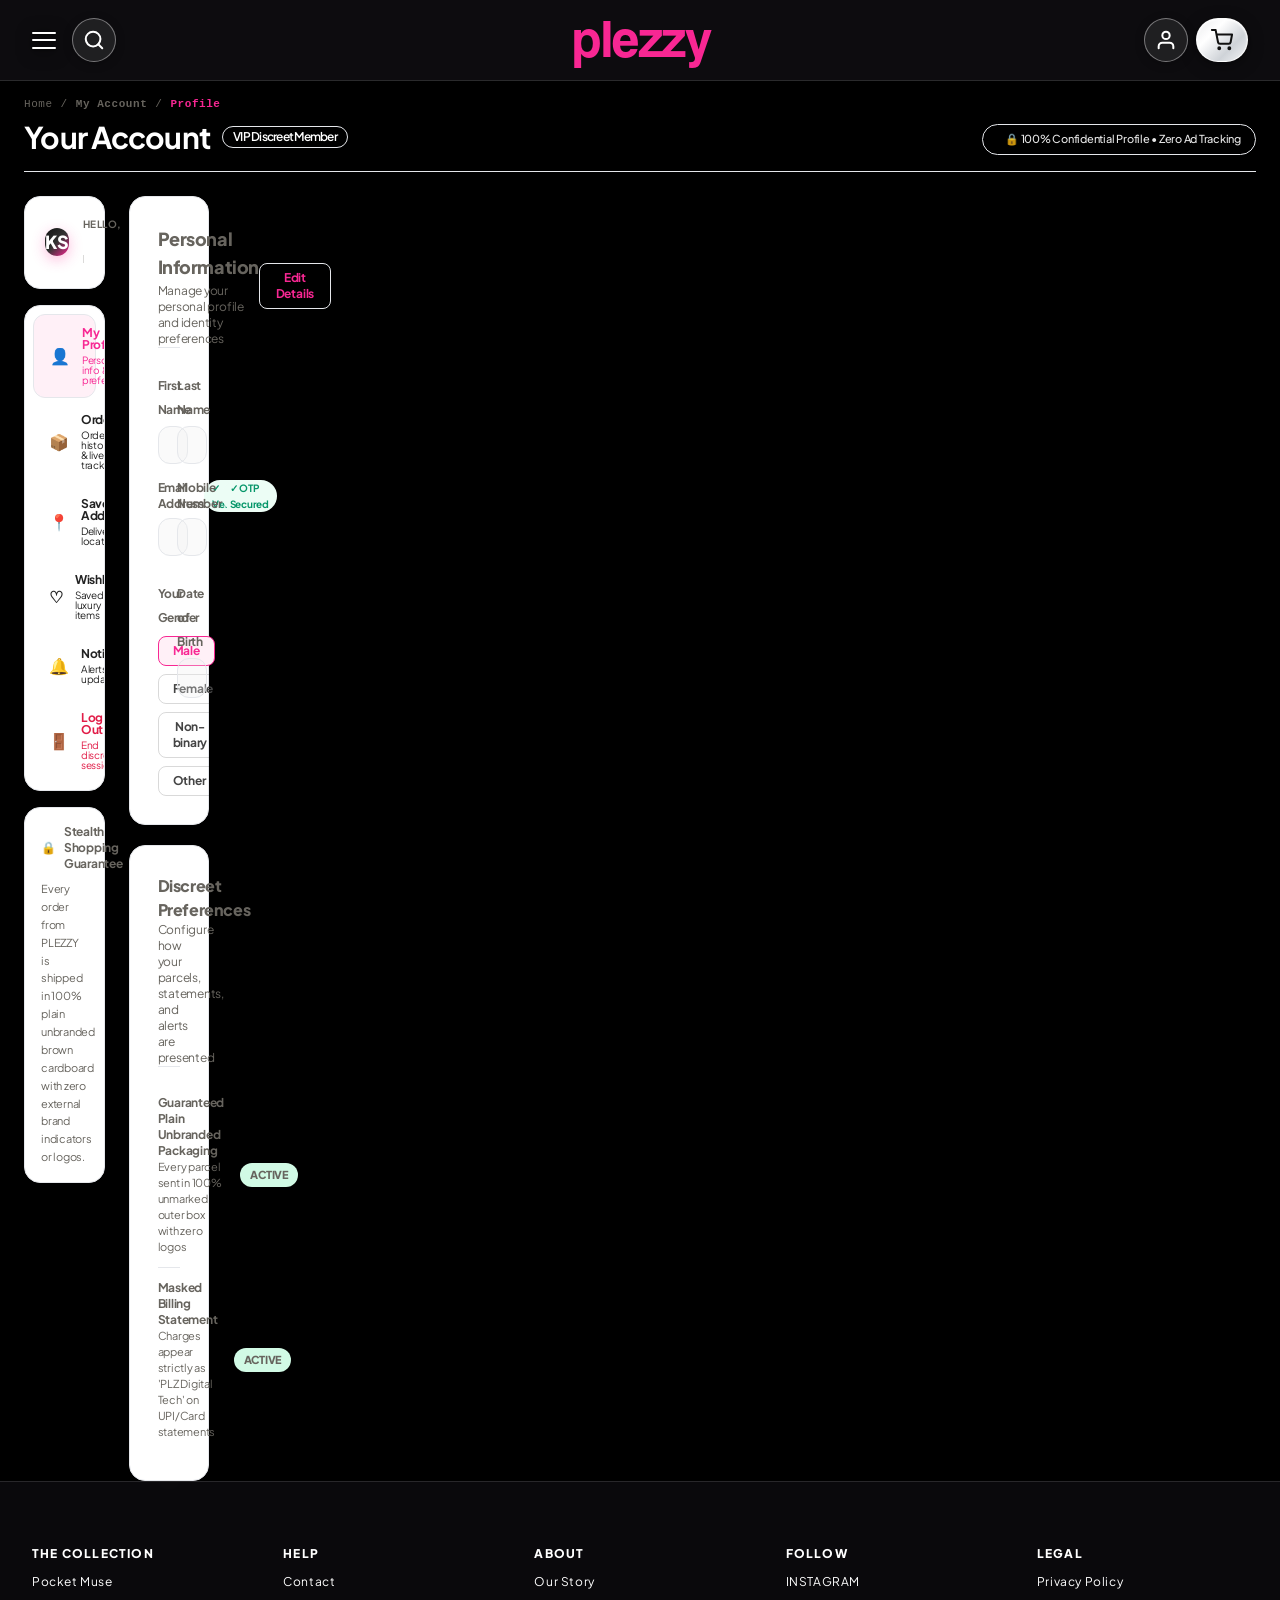
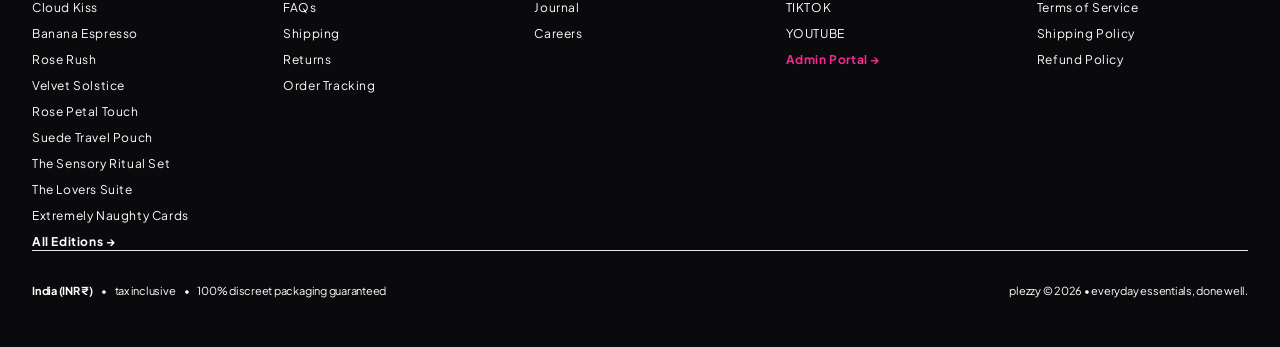
==== account/index.html @ c4cbc957 "Add Account section with Orders, Saved Addresses, Wishlist, Notifications, Profile, and header dropd" ====
<!DOCTYPE html>
<html lang="en">
  <head>
    <meta charset="UTF-8" />
    <meta name="hosting-provider" content="Netlify">
    <meta name="netlify-deploy" content="https://netlify.new/?utm_campaign=ai-legible&amp;utm_source=meta&amp;utm_medium=referral&amp;utm_id=49d0d0f0-8377-4c95-b39c-dede549f8578">
    <link rel="icon" type="image/svg+xml" href="data:image/svg+xml,<svg xmlns='http://www.w3.org/2000/svg' viewBox='0 0 100 100'><circle cx='50' cy='50' r='48' fill='%23f1f0ed'/><text x='50' y='64' font-family='sans-serif' font-size='42' font-weight='600' fill='%2367645e' text-anchor='middle'>p</text></svg>" />
    <meta name="viewport" content="width=device-width, initial-scale=1.0, viewport-fit=cover" />
    <meta name="mobile-web-app-capable" content="yes" />
    <meta name="apple-mobile-web-app-capable" content="yes" />
    <meta name="apple-mobile-web-app-status-bar-style" content="black-translucent" />
    <meta name="format-detection" content="telephone=no" />
    <meta name="theme-color" content="#000000" />
    <link rel="manifest" href="/manifest.webmanifest" />
    <link rel="apple-touch-icon" href="/assets/plezzy-brand-logo-transparent.png" />
    <title>My Account — Orders, Profile & Wishlist | PLEZZY</title>
    <meta name="description" content="Manage your PLEZZY account, view order history, live parcel tracking, saved addresses, wishlist, notifications, and profile details." />
    
    <!-- Google Fonts: Luxury Editorial Serif & Clean Sans (Cursive Fonts Removed) -->
    <link rel="preconnect" href="https://fonts.googleapis.com">
    <link rel="preconnect" href="https://fonts.gstatic.com" crossorigin>
    <link href="https://fonts.googleapis.com/css2?family=Cormorant+Garamond:ital,wght@0,300;0,400;0,500;0,600;0,700;1,400;1,500;1,600;1,700&family=Italiana&family=Playfair+Display:ital,wght@0,400;0,500;0,600;0,700;1,400;1,600;1,700&family=Plus+Jakarta+Sans:wght@300;400;500;600;700&family=DM+Sans:ital,opsz,wght@0,9..40,300;0,9..40,400;0,9..40,500;0,9..40,600;0,9..40,700;1,9..40,400&display=swap" rel="stylesheet">
    <script>
      window.__PLEZZY_DEFAULT_VIEW__ = "account";
    </script>
    <script type="module" crossorigin src="/assets/index-PlezzyV3.js?v=20261114_account_section_v74"></script>
    <link rel="stylesheet" crossorigin href="/assets/index-eZDzgBVB.css">
    
    <style>
      /* Plezzy Guarantee Card & Luminous Glass Bento Tiles */
      .plezzy-guarantee-card {
        border-radius: 32px !important;
        overflow: hidden !important;
        border: none !important;
      }
      .plezzy-guarantee-grid {
        display: grid !important;
        grid-template-columns: repeat(2, minmax(0, 1fr)) !important;
        gap: 16px !important;
      }
      @media (min-width: 768px) {
        .plezzy-guarantee-grid {
          grid-template-columns: repeat(4, minmax(0, 1fr)) !important;
          gap: 24px !important;
        }
      }
      .plezzy-guarantee-inner-card {
        border-radius: 24px !important;
        border: none !important;
        background: linear-gradient(145deg, rgba(255, 255, 255, 0.16) 0%, rgba(225, 230, 240, 0.22) 40%, rgba(200, 205, 220, 0.12) 75%, rgba(255, 255, 255, 0.20) 100%) !important;
        box-shadow: 0 10px 32px -4px rgba(0, 0, 0, 0.6), 0 0 20px rgba(220, 225, 235, 0.15), inset 0 1px 2px rgba(255, 255, 255, 0.4) !important;
        backdrop-filter: blur(20px) saturate(180%) !important;
        -webkit-backdrop-filter: blur(20px) saturate(180%) !important;
        color: #ffffff !important;
        transition: all 0.3s cubic-bezier(0.16, 1, 0.3, 1) !important;
      }
      .plezzy-guarantee-inner-card:hover {
        transform: translateY(-4px) !important;
        border: none !important;
        background: linear-gradient(145deg, rgba(255, 255, 255, 0.24) 0%, rgba(235, 240, 250, 0.30) 40%, rgba(210, 215, 230, 0.18) 75%, rgba(255, 255, 255, 0.28) 100%) !important;
        box-shadow: 0 16px 44px -4px rgba(0, 0, 0, 0.7), 0 0 30px rgba(255, 255, 255, 0.25), inset 0 1px 2px rgba(255, 255, 255, 0.55) !important;
      }
      .plezzy-guarantee-icon-wrap {
        border: none !important;
        background: rgba(255, 255, 255, 0.14) !important;
        box-shadow: 0 4px 16px rgba(0, 0, 0, 0.3), 0 0 12px rgba(255, 255, 255, 0.15), inset 0 1px 2px rgba(255, 255, 255, 0.4) !important;
      }
      .plezzy-guarantee-title {
        color: #ffffff !important;
        font-weight: 800 !important;
        font-size: 14.5px !important;
        letter-spacing: -0.01em !important;
      }
      .plezzy-guarantee-desc {
        color: rgba(255, 255, 255, 0.88) !important;
        font-size: 11.5px !important;
        font-weight: 500 !important;
      }

      @font-face {
        font-family: 'Rektorat Heavy';
        src: url('/assets/NNRektoratWeb-Heavy.woff2') format('woff2');
        font-display: swap;
      }
      @font-face {
        font-family: 'Swiss';
        src: url('/assets/Swiss-Regular.woff2') format('woff2');
        font-weight: 400;
        font-display: swap;
      }
      @font-face {
        font-family: 'Swiss';
        src: url('/assets/Swiss-Bold.woff2') format('woff2');
        font-weight: 700;
        font-display: swap;
      }
      .font-rektorat {
        font-family: 'Rektorat Heavy', 'Plus Jakarta Sans', -apple-system, sans-serif !important;
      }
      .font-swiss {
        font-family: 'Swiss', -apple-system, BlinkMacSystemFont, sans-serif !important;
      }
      *, *::before, *::after {
        scroll-behavior: auto !important;
      }
      *, html, body {
        -webkit-font-smoothing: antialiased;
        -moz-osx-font-smoothing: grayscale;
        text-rendering: optimizeLegibility;
      }
      html {
        overflow-x: clip !important;
        overflow-y: auto !important;
        scroll-behavior: auto !important;
        -webkit-text-size-adjust: 100%;
        text-size-adjust: 100%;
        overflow-anchor: none !important;
        width: 100% !important;
        min-height: 100% !important;
      }
      body {
        overflow-x: clip !important;
        overflow-y: visible !important;
        width: 100% !important;
        min-height: 100% !important;
        overflow-anchor: none !important;
        position: relative !important;
      }
      @media (max-width: 768px) {
        button, a, input, select {
          min-height: 44px;
        }
        body {
          -webkit-tap-highlight-color: transparent;
        }
      }
      body {
        font-family: 'Swiss', 'Plus Jakarta Sans', -apple-system, BlinkMacSystemFont, 'Segoe UI', Roboto, sans-serif !important;
      }
      @keyframes marquee {
        0% { transform: translateX(0%); }
        100% { transform: translateX(-50%); }
      }
      .animate-marquee {
        display: flex;
        width: max-content;
        animation: marquee 28s linear infinite;
      }
      .animate-marquee:hover {
        animation-play-state: paused;
      }
      .font-cursive, .font-script, .font-editorial-accent {
        font-family: 'Cormorant Garamond', 'Playfair Display', Georgia, serif !important;
        font-style: italic !important;
        font-weight: 600 !important;
        letter-spacing: 0.015em !important;
        color: #f82793 !important;
      }
      .dark .font-cursive, .dark .font-script, .dark .font-editorial-accent {
        color: #f82793 !important;
      }
      .text-rose-500, .text-rose-600, .text-rose-400 { color: #f82793 !important; }
      .dark .text-rose-500, .dark .text-rose-600, .dark .text-rose-400 { color: #f82793 !important; }
      .bg-rose-50, .bg-rose-100 { background-color: #FAF0F2 !important; }
      .dark .bg-rose-50, .dark .bg-rose-100, .dark .bg-rose-950\/60 { background-color: #350F18 !important; }
      .border-rose-200, .border-rose-300, .border-rose-500 { border-color: #8C2438 !important; }
      .font-heading, h1, h2, h3, h4, h5, h6 {
        font-family: 'Plus Jakarta Sans', -apple-system, BlinkMacSystemFont, 'Segoe UI', Roboto, sans-serif !important;
        letter-spacing: -0.025em;
        font-weight: 600;
      }
      .font-serif {
        font-family: 'Cormorant Garamond', 'Playfair Display', Georgia, serif;
      }
      .no-scrollbar::-webkit-scrollbar { display: none; }
      .no-scrollbar {
        -ms-overflow-style: none;
        scrollbar-width: none;
        overscroll-behavior-x: contain;
        overscroll-behavior-y: auto;
      }
      #plezzy-campaign-video {
        pointer-events: none !important;
      }



      /* ═════════════════════════════════════════════════════════════════════
         MONOCHROMATIC EDITORIAL AESTHETIC & HOVER-TO-COLOR ENGINE
         ═════════════════════════════════════════════════════════════════════ */

      /* Display Headlines: High-Fashion Editorial Serif */
      .editorial-headline,
      .font-editorial-serif,
      .font-serif-headline {
        font-family: 'Playfair Display', 'Italiana', 'Cormorant Garamond', Georgia, serif !important;
        letter-spacing: -0.025em !important;
        font-weight: 500 !important;
      }

      /* Editorial Contrast Palette Tokens */
      :root {
        --color-obsidian: #090909;
        --color-carbon: #121212;
        --color-graphite: #1a1a1a;
        --color-chalk: #fcfcfc;
        --color-bone: #f4f3ef;
        --border-monochrome: rgba(255, 255, 255, 0.12);
        --border-monochrome-dark: rgba(0, 0, 0, 0.10);
      }

      /* Full-Color Media Engine - Monochrome Grayscale Filter Removed */
      .editorial-bw-img,
      img.editorial-bw-img,
      video.editorial-bw-img {
        filter: none !important;
        -webkit-filter: none !important;
        transition: transform 0.6s cubic-bezier(0.16, 1, 0.3, 1) !important;
        will-change: transform;
      }

      /* Hover, Focus, and Active states keep vibrant original colors */
      .editorial-bw-img:hover,
      .group:hover .editorial-bw-img,
      .editorial-bw-card:hover .editorial-bw-img,
      .editorial-bw-img:focus-visible,
      .editorial-active-color .editorial-bw-img,
      .editorial-bw-img.color-revealed {
        filter: none !important;
        -webkit-filter: none !important;
      }

      /* Touch device support */
      @media (hover: none) {
        .editorial-bw-card:active .editorial-bw-img,
        .editorial-bw-img:active {
          filter: none !important;
          -webkit-filter: none !important;
        }
      }

      /* Curated Editions Editorial Card Styling */
      .editorial-product-card {
        background: #111111;
        border: 1px solid rgba(255, 255, 255, 0.1);
        border-radius: 24px;
        transition: all 0.45s cubic-bezier(0.25, 1, 0.5, 1);
        position: relative;
        overflow: hidden;
      }
      .editorial-product-card:hover {
        border-color: rgba(255, 255, 255, 0.35);
        transform: translateY(-4px);
        box-shadow: 0 24px 50px -12px rgba(0, 0, 0, 0.85);
      }

      /* Stark Editorial Monochrome Buttons */
      .btn-editorial-primary {
        background-color: #ffffff !important;
        color: #000000 !important;
        border: 1.5px solid #ffffff !important;
        font-family: 'Plus Jakarta Sans', -apple-system, sans-serif !important;
        font-weight: 800 !important;
        letter-spacing: 0.1em !important;
        text-transform: none !important;
        transition: all 0.3s ease !important;
      }
      .btn-editorial-primary:hover {
        background-color: transparent !important;
        color: #ffffff !important;
        border-color: #ffffff !important;
        transform: scale(1.02);
      }

      .btn-editorial-outline {
        background-color: transparent !important;
        color: #ffffff !important;
        border: 1.5px solid rgba(255, 255, 255, 0.3) !important;
        font-family: 'Plus Jakarta Sans', -apple-system, sans-serif !important;
        font-weight: 800 !important;
        letter-spacing: 0.1em !important;
        text-transform: none !important;
        transition: all 0.3s ease !important;
      }
      .btn-editorial-outline:hover {
        background-color: #ffffff !important;
        color: #000000 !important;
        border-color: #ffffff !important;
        transform: scale(1.02);
      }

      /* ── Cinematic Campaign Video Frame Full Expansion ─────────────────── */
      #campaign-video {
        max-width: 100% !important;
        width: 100% !important;
        padding-left: 0 !important;
        padding-right: 0 !important;
        padding-top: 0 !important;
        padding-bottom: 0 !important;
        margin-left: 0 !important;
        margin-right: 0 !important;
      }
      #campaign-video-frame {
        width: 100% !important;
        max-width: 100% !important;
        min-height: 85vh !important;
        min-height: 85dvh !important;
        height: 100vh !important;
        height: 100dvh !important;
        aspect-ratio: auto !important;
        border-radius: 0 !important;
        border-left: none !important;
        border-right: none !important;
      }
      @media (max-width: 768px) {
        #campaign-video-frame {
          min-height: auto !important;
          height: auto !important;
          aspect-ratio: 16 / 9 !important;
        }
      }

      /* ── Interactive 6-Tile Product Collage Grid (Desktop ≥ 768px) ── */
      #suede-pouch-campaign {
        width: 100% !important;
        max-width: 100% !important;
        padding: 0 !important;
        margin-left: 0 !important;
        margin-right: 0 !important;
        margin-top: 0 !important;
        margin-bottom: clamp(40px, 5.5vw, 96px) !important;
        overflow: hidden !important;
        background: #ffffff !important;
      }

      .plezzy-product-collage-grid {
        display: grid !important;
        grid-template-columns: 315fr 338fr 357fr !important;
        gap: 6px !important;
        background-color: #ffffff !important;
        width: 100% !important;
        aspect-ratio: 1024 / 341 !important;
        position: relative !important;
        overflow: hidden !important;
        box-sizing: border-box !important;
        user-select: none !important;
      }

      .collage-col {
        display: flex !important;
        flex-direction: column !important;
        gap: 6px !important;
        height: 100% !important;
        min-height: 0 !important;
        min-width: 0 !important;
      }

      .collage-col.col-1 {
        display: block !important;
        height: 100% !important;
      }

      .collage-col.col-2 {
        display: grid !important;
        grid-template-rows: 168fr 164fr !important;
        gap: 6px !important;
        height: 100% !important;
      }

      .collage-col.col-3 {
        display: grid !important;
        grid-template-rows: 168fr 164fr !important;
        gap: 6px !important;
        height: 100% !important;
      }

      .collage-row-split {
        display: grid !important;
        grid-template-columns: 175fr 176fr !important;
        gap: 6px !important;
        height: 100% !important;
        min-height: 0 !important;
        min-width: 0 !important;
      }

      .collage-tile-btn {
        position: relative !important;
        padding: 0 !important;
        margin: 0 !important;
        border: none !important;
        background: #111111 !important;
        cursor: pointer !important;
        overflow: hidden !important;
        display: block !important;
        width: 100% !important;
        height: 100% !important;
        text-align: left !important;
        outline: none !important;
        touch-action: manipulation !important;
        -webkit-tap-highlight-color: transparent !important;
        transition: transform 0.15s ease, opacity 0.15s ease !important;
      }

      .collage-tile-img {
        width: 100% !important;
        height: 100% !important;
        object-fit: cover !important;
        display: block !important;
        transition: transform 0.5s cubic-bezier(0.16, 1, 0.3, 1), filter 0.35s ease !important;
      }

      .collage-tile-btn:hover .collage-tile-img,
      .collage-tile-btn:focus-visible .collage-tile-img {
        transform: scale(1.045) !important;
      }

      .collage-hover-overlay {
        position: absolute !important;
        inset: 0 !important;
        background: linear-gradient(to top, rgba(0, 0, 0, 0.55) 0%, rgba(0, 0, 0, 0.08) 50%, rgba(0, 0, 0, 0.25) 100%) !important;
        display: flex !important;
        align-items: center !important;
        justify-content: center !important;
        opacity: 0 !important;
        pointer-events: none !important;
        transition: opacity 0.28s ease !important;
        padding: 10px !important;
        z-index: 2 !important;
      }

      .collage-tile-btn:hover .collage-hover-overlay,
      .collage-tile-btn:focus-visible .collage-hover-overlay {
        opacity: 1 !important;
      }

      .collage-hover-pill {
        background: rgba(14, 14, 16, 0.94) !important;
        color: #ffffff !important;
        border: 1px solid rgba(255, 255, 255, 0.3) !important;
        backdrop-filter: blur(8px) !important;
        -webkit-backdrop-filter: blur(8px) !important;
        padding: 7px 15px !important;
        border-radius: 9999px !important;
        font-family: 'Plus Jakarta Sans', -apple-system, BlinkMacSystemFont, sans-serif !important;
        font-size: clamp(10.5px, 1.1vw, 13px) !important;
        font-weight: 800 !important;
        letter-spacing: 0.05em !important;
        text-transform: none !important;
        white-space: nowrap !important;
        box-shadow: 0 4px 18px rgba(0, 0, 0, 0.45) !important;
        transform: translateY(4px) !important;
        transition: transform 0.28s cubic-bezier(0.16, 1, 0.3, 1) !important;
        display: inline-flex !important;
        align-items: center !important;
        gap: 6px !important;
      }

      .collage-tile-btn:hover .collage-hover-pill {
        transform: translateY(0) !important;
      }

      .collage-corner-tag {
        position: absolute !important;
        bottom: 8px !important;
        left: 8px !important;
        background: rgba(0, 0, 0, 0.72) !important;
        color: #ffffff !important;
        backdrop-filter: blur(6px) !important;
        -webkit-backdrop-filter: blur(6px) !important;
        border: 1px solid rgba(255, 255, 255, 0.18) !important;
        padding: 3px 8px !important;
        border-radius: 6px !important;
        font-family: 'Swiss', -apple-system, sans-serif !important;
        font-size: 9px !important;
        font-weight: 700 !important;
        letter-spacing: 0.06em !important;
        text-transform: lowercase !important;
        pointer-events: none !important;
        opacity: 0.85 !important;
        transition: opacity 0.2s ease !important;
        z-index: 1 !important;
      }

      .collage-tile-btn:hover .collage-corner-tag {
        opacity: 0 !important;
      }

      /* ══════════════════════════════════════════════════════════════
         MOBILE PHONE RESPONSIVE EDITORIAL COLLAGE (< 768px)
         ══════════════════════════════════════════════════════════════ */
      @media (max-width: 767px) {
        #suede-pouch-campaign {
          margin-bottom: 32px !important;
          background: #ffffff !important;
          padding: 0 !important;
        }

        .plezzy-product-collage-grid {
          display: grid !important;
          grid-template-columns: 1fr 1fr !important;
          aspect-ratio: auto !important;
          height: auto !important;
          gap: 4px !important;
          background-color: #ffffff !important;
          padding: 0 !important;
        }

        /* Top Row: Col 1 on left (Banana Pocket tall portrait) */
        .collage-col.col-1 {
          grid-column: 1 / 2 !important;
          grid-row: 1 / 2 !important;
          height: 100% !important;
          aspect-ratio: 315 / 338 !important;
        }
        .collage-col.col-1 .collage-tile-btn {
          height: 100% !important;
          width: 100% !important;
        }

        /* Top Row: Col 2 on right (Banana Macro + Pebble Hand stacked) */
        .collage-col.col-2 {
          grid-column: 2 / 3 !important;
          grid-row: 1 / 2 !important;
          display: grid !important;
          grid-template-rows: 1fr 1fr !important;
          gap: 4px !important;
          height: 100% !important;
        }
        .collage-col.col-2 .collage-tile-btn {
          height: 100% !important;
          width: 100% !important;
        }

        /* Middle & Bottom: Col 3 spans full screen width across 2 columns */
        .collage-col.col-3 {
          grid-column: 1 / 3 !important;
          grid-row: 2 / 3 !important;
          display: flex !important;
          flex-direction: column !important;
          gap: 4px !important;
          height: auto !important;
          width: 100% !important;
        }

        /* Tile 4: Pebble Nectar on blue silk (full-bleed landscape banner) */
        .collage-col.col-3 > .collage-tile-btn {
          width: 100% !important;
          aspect-ratio: 357 / 168 !important;
          height: auto !important;
        }

        /* Bottom Row Split: 2 Wands side by side (Cherry Wand + Glitter Wand) */
        .collage-row-split {
          display: grid !important;
          grid-template-columns: 1fr 1fr !important;
          gap: 4px !important;
          width: 100% !important;
          height: auto !important;
        }
        .collage-row-split .collage-tile-btn {
          width: 100% !important;
          aspect-ratio: 1 / 1 !important;
          height: auto !important;
        }

        /* Touch interaction styling: Always show sleek black pill badge at bottom */
        .collage-hover-overlay {
          opacity: 1 !important;
          background: linear-gradient(to top, rgba(0, 0, 0, 0.65) 0%, rgba(0, 0, 0, 0.12) 42%, transparent 100%) !important;
          align-items: flex-end !important;
          justify-content: flex-start !important;
          padding: 8px !important;
          pointer-events: none !important;
        }

        .collage-hover-pill {
          transform: none !important;
          padding: 4px 10px !important;
          font-size: 9.5px !important;
          font-weight: 800 !important;
          letter-spacing: 0.04em !important;
          text-transform: none !important;
          background: rgba(14, 14, 16, 0.90) !important;
          border: 1px solid rgba(255, 255, 255, 0.3) !important;
          backdrop-filter: blur(6px) !important;
          -webkit-backdrop-filter: blur(6px) !important;
          box-shadow: 0 2px 8px rgba(0, 0, 0, 0.45) !important;
          gap: 4px !important;
        }

        .collage-corner-tag {
          display: none !important;
        }

        /* Instant tactile feedback on mobile tap */
        .collage-tile-btn:active {
          transform: scale(0.982) !important;
          opacity: 0.92 !important;
        }
      }
      /* ── Community Spotlight Infinite Editorial Marquee ──────────────── */
      @keyframes plezzyCommunityMarquee {
        0% {
          transform: translate3d(0, 0, 0);
        }
        100% {
          transform: translate3d(-50%, 0, 0);
        }
      }

      .plezzy-marquee-wrapper {
        position: relative;
        width: 100%;
        overflow: hidden;
        padding-top: 1.5rem;
        padding-bottom: 2rem;
        mask-image: linear-gradient(to right, transparent 0%, black 3.5%, black 96.5%, transparent 100%);
        -webkit-mask-image: linear-gradient(to right, transparent 0%, black 3.5%, black 96.5%, transparent 100%);
      }

      .plezzy-marquee-track {
        display: flex;
        align-items: center;
        width: max-content;
        gap: 1.75rem;
        height: 600px;
        min-height: 600px;
        will-change: transform;
        animation: plezzyCommunityMarquee 38s linear infinite;
      }

      .plezzy-marquee-track:hover,
      .plezzy-marquee-track.is-paused {
        animation-play-state: paused !important;
      }

      .plezzy-marquee-track.is-reversed {
        animation-direction: reverse;
      }

      /* Specific editorial card sizes matching reference screenshot */
      .community-card-tall {
        width: 360px !important;
        height: 560px !important;
        align-self: center !important;
      }
      .community-card-square {
        width: 360px !important;
        height: 350px !important;
        align-self: flex-start !important;
      }
      .community-card-medium {
        width: 330px !important;
        height: 440px !important;
        align-self: flex-end !important;
      }

      @media (max-width: 768px) {
        .plezzy-marquee-track {
          gap: 1.15rem;
          height: 460px;
          min-height: 460px;
          animation-duration: 26s;
        }
        .plezzy-marquee-wrapper {
          mask-image: linear-gradient(to right, transparent 0%, black 2%, black 98%, transparent 100%);
          -webkit-mask-image: linear-gradient(to right, transparent 0%, black 2%, black 98%, transparent 100%);
        }
        .community-card-tall {
          width: 270px !important;
          height: 430px !important;
        }
        .community-card-square {
          width: 260px !important;
          height: 270px !important;
        }
        .community-card-medium {
          width: 250px !important;
          height: 340px !important;
        }
      }

      /* ── Hero Banner Full Size Display (Seamless Edge-to-Edge) ── */
      #hero {
        position: relative !important;
        width: 100% !important;
        margin-top: 80px !important;
        padding-top: 0 !important;
        aspect-ratio: 1024 / 388 !important;
        height: auto !important;
        min-height: auto !important;
        max-height: none !important;
        overflow: hidden !important;
        display: flex !important;
        flex-direction: column !important;
        justify-content: flex-end !important;
        background-color: #f3acce !important;
      }
      #plezzy-hero-video-banner {
        position: absolute !important;
        inset: 0 !important;
        width: 100% !important;
        height: 100% !important;
        object-fit: contain !important;
        object-position: top center !important;
        transform: none !important;
        animation: none !important;
        z-index: 0 !important;
        image-rendering: -webkit-optimize-contrast !important;
        image-rendering: crisp-edges !important;
      }
      @media (max-width: 768px) {
        #hero {
          margin-top: 60px !important;
          padding-top: 0 !important;
          width: 100% !important;
          height: 52vh !important;
          min-height: 380px !important;
          max-height: 500px !important;
          aspect-ratio: unset !important;
          background-color: #f3acce !important;
          display: flex !important;
          flex-direction: column !important;
          justify-content: flex-end !important;
          align-items: flex-start !important;
          position: relative !important;
          overflow: hidden !important;
        }
        #plezzy-hero-video-banner {
          content: url('/assets/plezzy-hero-banner-tall.jpg?v=20261104_grid_images_white_bg_v32') !important;
          position: absolute !important;
          inset: 0 !important;
          width: 100% !important;
          height: 100% !important;
          object-fit: cover !important;
          object-position: center !important;
          transform: none !important;
          animation: none !important;
        }
        #hero-left-content {
          position: absolute !important;
          bottom: 12px !important;
          left: 14px !important;
          padding: 0 !important;
          margin: 0 !important;
          width: auto !important;
          max-width: none !important;
          z-index: 10 !important;
        }
        #hero-left-content h1 {
          font-size: clamp(18px, 4.8vw, 32px) !important;
          line-height: 1.05 !important;
          margin-bottom: 14px !important;
        }
      }

      /* ── Movable Community Slideshow Styles ────────────────────────────── */
      .plezzy-slideshow-track {
        display: flex !important;
        scroll-snap-type: x mandatory;
        -webkit-overflow-scrolling: touch;
        scrollbar-width: none !important;
        -ms-overflow-style: none !important;
      }
      .plezzy-slideshow-track::-webkit-scrollbar {
        display: none !important;
      }
      .plezzy-slideshow-track.is-dragging {
        scroll-snap-type: none !important;
        scroll-behavior: auto !important;
        cursor: grabbing !important;
        user-select: none !important;
      }
      .plezzy-slideshow-track.is-dragging * {
        user-select: none !important;
        pointer-events: none !important;
      }
      .community-slide-card {
        scroll-snap-align: start !important;
        flex-shrink: 0 !important;
      }

      #statement-shop-all-wrap {
        position: absolute !important;
        bottom: 1.5rem !important;
        right: 1.25rem !important;
        z-index: 20 !important;
      }
      #statement-shop-all-wrap button {
        padding: 9px 16px !important;
        font-size: 11px !important;
        letter-spacing: 0.08em !important;
      }
      @media (max-width: 767px) {
        #statement-shop-all-wrap {
          position: static !important;
          margin: 1.5rem auto 0 auto !important;
          display: flex !important;
          justify-content: center !important;
          width: 100% !important;
        }
      }
      @media (min-width: 640px) {
        #statement-shop-all-wrap {
          bottom: 2rem !important;
          right: 2.5rem !important;
        }
        #statement-shop-all-wrap button {
          padding: 11px 22px !important;
          font-size: 12px !important;
        }
      }
      @media (min-width: 1024px) {
        #statement-shop-all-wrap {
          bottom: 2.5rem !important;
          right: 3.5rem !important;
        }
      }
      @media (max-width: 639px) {
        #hero-left-content {
          position: absolute !important;
          bottom: 12px !important;
          left: 14px !important;
          padding: 0 !important;
          margin: 0 !important;
          width: auto !important;
          max-width: none !important;
        }
        #hero-left-content button, #hero-explore-btn {
          padding: 8px 18px !important;
          font-size: 11px !important;
        }
      }

      #community-grid {
        display: grid !important;
        grid-template-columns: repeat(2, minmax(0, 1fr)) !important;
        gap: 0.75rem !important;
      }
      @media (min-width: 640px) {
        #community-grid {
          grid-template-columns: repeat(3, minmax(0, 1fr)) !important;
          gap: 1rem !important;
        }
      }
      @media (min-width: 1024px) {
        #community-grid {
          grid-template-columns: repeat(6, minmax(0, 1fr)) !important;
          gap: 1.25rem !important;
        }
      }


      #footer-nav-grid {
        display: grid !important;
        grid-template-columns: repeat(2, minmax(0, 1fr)) !important;
        gap: 2rem !important;
      }
      @media (min-width: 768px) {
        #footer-nav-grid {
          grid-template-columns: repeat(3, minmax(0, 1fr)) !important;
        }
      }
      @media (min-width: 1024px) {
        #footer-nav-grid {
          grid-template-columns: repeat(5, minmax(0, 1fr)) !important;
          gap: 2.5rem !important;
        }
      }

      .starburst-badge {
        display: none !important;
      }

      @media (min-width: 1024px) {
        .lg\:grid-cols-4 { grid-template-columns: repeat(4, minmax(0, 1fr)) !important; }
        .lg\:grid-cols-5 { grid-template-columns: repeat(5, minmax(0, 1fr)) !important; }
        .lg\:grid-cols-6 { grid-template-columns: repeat(6, minmax(0, 1fr)) !important; }
        .lg\:col-span-7 { grid-column: span 7 / span 7 !important; }
        .lg\:col-span-5 { grid-column: span 5 / span 5 !important; }
        .lg\:flex { display: flex !important; }
        .lg\:hidden { display: none !important; }
        .lg\:block { display: block !important; }
      }
      @media (min-width: 768px) and (max-width: 1023px) {
        .md\:grid-cols-2 { grid-template-columns: repeat(2, minmax(0, 1fr)) !important; }
        .md\:grid-cols-3 { grid-template-columns: repeat(3, minmax(0, 1fr)) !important; }
        .md\:flex { display: flex !important; }
        .md\:hidden { display: none !important; }
      }
      @media (min-width: 640px) {
        .sm\:grid-cols-2 { grid-template-columns: repeat(2, minmax(0, 1fr)) !important; }
        .sm\:flex { display: flex !important; }
        .sm\:hidden { display: none !important; }
      }
      @media (max-width: 1023px) {
        .lg\:flex { display: none !important; }
      }
      @media (max-width: 767px) {
        .md\:flex { display: none !important; }
      }


      /* ── Luxury Box Frame with Interactive Pop on Hover ─────────────────────── */
      .plezzy-box-frame {
        position: relative;
        background-color: rgba(250, 249, 246, 0.88);
        backdrop-filter: blur(12px);
        -webkit-backdrop-filter: blur(12px);
        border: 1.5px solid #dedad2;
        border-radius: 28px;
        box-shadow: 0 4px 20px -2px rgba(0, 0, 0, 0.03);
        transition: transform 0.4s cubic-bezier(0.16, 1, 0.3, 1),
                    box-shadow 0.4s cubic-bezier(0.16, 1, 0.3, 1),
                    border-color 0.35s ease;
        will-change: transform, box-shadow;
      }
      .plezzy-box-frame:hover {
        transform: translateY(-6px) scale(1.008);
        border-color: #cfcbbe;
        box-shadow: 0 24px 48px -12px rgba(0, 0, 0, 0.08),
                    0 12px 24px -8px rgba(0, 0, 0, 0.04);
      }
      .plezzy-box-frame-luxe {
        background: linear-gradient(180deg, rgba(250, 249, 247, 0.9) 0%, rgba(244, 242, 236, 0.9) 100%);
        backdrop-filter: blur(12px);
        -webkit-backdrop-filter: blur(12px);
        border: 1.5px solid #dcd7ce;
      }
      .plezzy-box-frame-luxe:hover {
        border-color: #b8b1a3;
        box-shadow: 0 28px 52px -12px rgba(40, 36, 30, 0.12),
                    0 14px 28px -8px rgba(40, 36, 30, 0.06);
      }
      .plezzy-card-inner {
        background-color: rgba(241, 240, 236, 0.88);
        backdrop-filter: blur(8px);
        -webkit-backdrop-filter: blur(8px);
        border: 1px solid #e5e2dd;
        border-radius: 20px;
        transition: transform 0.3s ease, border-color 0.3s ease, box-shadow 0.3s ease;
      }
      .plezzy-card-inner:hover {
        transform: translateY(-3px);
        border-color: #1a1a1a;
        box-shadow: 0 12px 24px -6px rgba(0, 0, 0, 0.06);
      }

      /* ── SLEEK OBSIDIAN & SILVER PDP LUXURY FRAMES ─────────────────────────────── */
      .plezzy-nav-box {
        background: linear-gradient(145deg, rgba(255, 255, 255, 0.08) 0%, rgba(220, 225, 235, 0.03) 100%) !important;
        backdrop-filter: blur(20px) !important;
        -webkit-backdrop-filter: blur(20px) !important;
        border: 1px solid rgba(255, 255, 255, 0.12) !important;
        border-radius: 24px !important;
        box-shadow: 0 10px 30px -5px rgba(0, 0, 0, 0.5), inset 0 1px 1px rgba(255, 255, 255, 0.25) !important;
        color: #ffffff !important;
      }
      .plezzy-pdp-card {
        background: linear-gradient(145deg, rgba(255, 255, 255, 0.09) 0%, rgba(220, 225, 235, 0.04) 50%, rgba(14, 12, 18, 0.96) 100%) !important;
        backdrop-filter: blur(28px) !important;
        -webkit-backdrop-filter: blur(28px) !important;
        border: 1px solid rgba(255, 255, 255, 0.15) !important;
        border-radius: 32px !important;
        box-shadow: 0 24px 60px -12px rgba(0, 0, 0, 0.85), inset 0 1px 2px rgba(255, 255, 255, 0.35) !important;
        color: #ffffff !important;
      }
      .plezzy-split-frame {
        background: linear-gradient(145deg, rgba(255, 255, 255, 0.08) 0%, rgba(220, 225, 235, 0.03) 100%) !important;
        backdrop-filter: blur(20px) !important;
        -webkit-backdrop-filter: blur(20px) !important;
        border: 1px solid rgba(255, 255, 255, 0.12) !important;
        border-radius: 32px !important;
        overflow: hidden !important;
        box-shadow: 0 16px 40px -10px rgba(0, 0, 0, 0.6), inset 0 1px 1px rgba(255, 255, 255, 0.2) !important;
        transition: transform 0.35s cubic-bezier(0.16, 1, 0.3, 1), box-shadow 0.35s cubic-bezier(0.16, 1, 0.3, 1) !important;
        color: #ffffff !important;
      }
      .plezzy-split-frame:hover {
        transform: translateY(-4px) !important;
        border-color: rgba(255, 255, 255, 0.25) !important;
        box-shadow: 0 24px 60px -10px rgba(0, 0, 0, 0.8), 0 0 30px rgba(248, 39, 147, 0.15) !important;
      }

      /* ── IngredientsSlider ─────────────────────────────────── */
      .IngredientsSlider {
        background-color: #f1f0ed;
        border-radius: 24px;
        padding: 2.5rem;
      }
      .IngredientsSlider-track {
        display: flex;
        gap: 1rem;
        overflow-x: auto;
        scroll-snap-type: x mandatory;
        scroll-behavior: smooth;
        -webkit-overflow-scrolling: touch;
        scrollbar-width: none;
        -ms-overflow-style: none;
        padding: 0.25rem 0 1rem 0;
      }
      .IngredientsSlider-track::-webkit-scrollbar { display: none; }
      .IngredientsSlider-card {
        flex: 0 0 300px !important;
        width: 300px !important;
        min-width: 300px !important;
        max-width: 300px !important;
        height: 300px !important;
        scroll-snap-align: start;
        border-radius: 16px !important;
        background: #ffffff;
        border: 1px solid #e5e2dd;
        overflow: hidden;
        position: relative;
        box-sizing: border-box;
      }

      /* ── 4 Animated Product Frames ─────────────────────────── */
      @keyframes plezzyProductFloat {
        0%, 100% {
          transform: translateY(0px);
        }
        50% {
          transform: translateY(-8px);
        }
      }

      @keyframes plezzySheenGlow {
        0% {
          transform: translateX(-160%) skewX(-25deg);
        }
        55%, 100% {
          transform: translateX(260%) skewX(-25deg);
        }
      }

      .plezzy-product-frame-animated {
        position: relative;
        background: rgba(255, 255, 255, 0.62) !important;
        backdrop-filter: blur(18px) saturate(140%) !important;
        -webkit-backdrop-filter: blur(18px) saturate(140%) !important;
        border: 1.5px solid rgba(222, 218, 210, 0.85) !important;
        border-radius: 24px !important;
        box-shadow: 0 8px 24px -4px rgba(40, 36, 30, 0.07),
                    0 2px 8px -2px rgba(40, 36, 30, 0.04) !important;
        transition: transform 0.45s cubic-bezier(0.16, 1, 0.3, 1),
                    box-shadow 0.45s cubic-bezier(0.16, 1, 0.3, 1),
                    border-color 0.35s ease,
                    background-color 0.35s ease !important;
        animation: plezzyProductFloat 5.5s ease-in-out infinite;
        overflow: hidden;
        cursor: pointer;
        display: flex;
        flex-direction: column;
      }

      .plezzy-product-frame-animated:nth-child(1) { animation-delay: 0s; }
      .plezzy-product-frame-animated:nth-child(2) { animation-delay: 1.25s; }
      .plezzy-product-frame-animated:nth-child(3) { animation-delay: 2.5s; }
      .plezzy-product-frame-animated:nth-child(4) { animation-delay: 3.75s; }

      .plezzy-product-frame-animated:hover {
        transform: translateY(-12px) scale(1.025) !important;
        border-color: #f82793 !important;
        background: rgba(255, 255, 255, 0.8) !important;
        box-shadow: 0 28px 50px -12px rgba(248, 39, 147, 0.32),
                    0 12px 24px -8px rgba(40, 36, 30, 0.08) !important;
      }

      /* Shimmer Sheen sweep effect */
      .plezzy-product-frame-animated::after {
        content: '';
        position: absolute;
        top: 0;
        left: 0;
        width: 60%;
        height: 100%;
        background: linear-gradient(
          90deg,
          transparent,
          rgba(255, 255, 255, 0.55),
          transparent
        );
        pointer-events: none;
        animation: plezzySheenGlow 6.5s ease-in-out infinite;
        z-index: 5;
      }
      .plezzy-product-frame-animated:nth-child(1)::after { animation-delay: 0.5s; }
      .plezzy-product-frame-animated:nth-child(2)::after { animation-delay: 2.0s; }
      .plezzy-product-frame-animated:nth-child(3)::after { animation-delay: 3.5s; }
      .plezzy-product-frame-animated:nth-child(4)::after { animation-delay: 5.0s; }

      .plezzy-frame-img-wrap {
        position: relative;
        width: 100%;
        aspect-ratio: 1 / 1;
        background: radial-gradient(circle at center, rgba(255,255,255,0.85) 0%, rgba(245,242,238,0.4) 75%);
        border-radius: 18px;
        overflow: hidden;
        display: flex;
        align-items: center;
        justify-content: center;
        padding: 1.25rem;
      }

      .plezzy-frame-img {
        width: 100%;
        height: 100%;
        object-fit: contain;
        transition: transform 0.5s cubic-bezier(0.16, 1, 0.3, 1);
        filter: drop-shadow(0 12px 20px rgba(0,0,0,0.1));
      }

      .plezzy-product-frame-animated:hover .plezzy-frame-img {
        transform: scale(1.1) rotate(-1.5deg);
      }

      @media (max-width: 640px) {
        .plezzy-product-frame-animated {
          border-radius: 18px !important;
        }
        .plezzy-frame-img-wrap {
          border-radius: 14px;
          padding: 0.75rem;
        }
      }

      @media (prefers-reduced-motion: reduce) {
        .plezzy-product-frame-animated {
          animation: none !important;
        }
        .plezzy-product-frame-animated::after {
          animation: none !important;
          display: none;
        }
      }

      /* ── Font helpers ──────────────────────────────────────── */
      .font-sans, .font-body {
        font-family: 'Plus Jakarta Sans', -apple-system, BlinkMacSystemFont, 'Segoe UI', Roboto, sans-serif !important;
      }

      /* ── Nav hover dropdown ────────────────────────────────── */
      .nav-hover-group { position: relative; }
      .nav-hover-menu {
        opacity: 0; visibility: hidden;
        transform: translateY(8px) scale(0.97);
        transition: all 0.22s cubic-bezier(0.16, 1, 0.3, 1);
        pointer-events: none;
        z-index: 100 !important;
      }
      .nav-hover-group:hover .nav-hover-menu,
      .nav-hover-group:focus-within .nav-hover-menu {
        opacity: 1; visibility: visible;
        transform: translateY(0) scale(1);
        pointer-events: auto;
      }

      /* ── Colour & surface tokens ───────────────────────────── */
      .bg-white { background-color: #ffffff !important; }
      .dark .dark\:bg-\[\#181716\] { background-color: #181716 !important; }
      .shadow-2xl {
        box-shadow: 0 20px 45px -10px rgba(0, 0, 0, 0.18), 0 0 0 1px rgba(0, 0, 0, 0.06) !important;
      }
      .dark .shadow-2xl {
        box-shadow: 0 20px 45px -10px rgba(0, 0, 0, 0.6), 0 0 0 1px rgba(255, 255, 255, 0.08) !important;
      }
      .z-50 {
        z-index: 50 !important;
      }
      .z-40 {
        z-index: 40 !important;
      }
      header.sticky {
        z-index: 60 !important;
      }
      .aspect-\[3\/4\],
      .aspect-3-4 {
        aspect-ratio: 3 / 4 !important;
      }
      /* Rhode Design System Styles */
      .bg-\[\#b9745d\] { background-color: #b9745d !important; }
      .hover\:bg-\[\#a6634d\]:hover { background-color: #a6634d !important; }
      /* Make all light page backgrounds transparent so metallic foil is visible */
      [class*="bg-[#faf9f7]"],
      [class*="bg-[#faf9f6]"],
      [class*="bg-[#f8f7f5]"],
      [class*="bg-[#f5f2ed]"],
      [class*="bg-[#fdf2ee]"],
      .bg-\[\#faf9f7\],
      .bg-\[\#faf9f6\],
      .bg-\[\#f8f7f5\],
      .bg-\[\#f5f2ed\],
      .bg-\[\#fdf2ee\] {
        background-color: transparent !important;
        background: transparent !important;
      }
      /* Cards and modules become frosted glass over the metallic foil */
      [class*="bg-[#f1f0ed]"],
      .bg-\[\#f1f0ed\] {
        background-color: rgba(255, 255, 255, 0.45) !important;
        backdrop-filter: blur(14px) saturate(130%) !important;
        -webkit-backdrop-filter: blur(14px) saturate(130%) !important;
      }
      [class*="bg-[#f5f4f0]"],
      .bg-\[\#f5f4f0\] {
        background-color: rgba(255, 255, 255, 0.5) !important;
        backdrop-filter: blur(12px) !important;
        -webkit-backdrop-filter: blur(12px) !important;
      }
      [class*="bg-[#f0eee9]"],
      .bg-\[\#f0eee9\] {
        background-color: rgba(240, 238, 233, 0.5) !important;
        backdrop-filter: blur(12px) !important;
        -webkit-backdrop-filter: blur(12px) !important;
      }
      .border-\[\#e5e2dd\] { border-color: #e5e2dd !important; }
      .border-\[\#67645e\] { border-color: #67645e !important; }
      .text-\[\#67645e\] { color: #67645e !important; }
      .text-\[\#1a1a1a\] { color: #1a1a1a !important; }
      .text-\[\#8b8782\] { color: #8b8782 !important; }
      .btn-rhode-cta, .btn-rhode-dark {
        background-color: #f82793 !important;
        color: #ffffff !important;
        transition: all 0.2s cubic-bezier(0.16, 1, 0.3, 1) !important;
      }
      .btn-rhode-cta:hover, .btn-rhode-dark:hover {
        background-color: #d41c7b !important;
        transform: translateY(-1px);
        box-shadow: 0 4px 16px rgba(248, 39, 147, 0.35) !important;
      }
      .product-hero-zoom {
        transform: scale(1.4) !important;
        transform-origin: center center !important;
        transition: transform 0.4s cubic-bezier(0.16, 1, 0.3, 1) !important;
      }
      .group:hover .product-hero-zoom {
        transform: scale(1.48) !important;
      }

      /* Layout & Grids: Responsive Across All Screen Sizes */
      @media (min-width: 1024px) {
        .grid-cols-5 { display: grid !important; grid-template-columns: repeat(5, minmax(0, 1fr)) !important; }
        .grid-cols-4 { display: grid !important; grid-template-columns: repeat(4, minmax(0, 1fr)) !important; }
        .grid-cols-3 { display: grid !important; grid-template-columns: repeat(3, minmax(0, 1fr)) !important; }
        .grid-cols-2 { display: grid !important; grid-template-columns: repeat(2, minmax(0, 1fr)) !important; }
      }
      @media (min-width: 641px) and (max-width: 1023px) {
        .grid-cols-5 { display: grid !important; grid-template-columns: repeat(3, minmax(0, 1fr)) !important; }
        .grid-cols-4 { display: grid !important; grid-template-columns: repeat(2, minmax(0, 1fr)) !important; }
        .grid-cols-3 { display: grid !important; grid-template-columns: repeat(2, minmax(0, 1fr)) !important; }
        .grid-cols-2 { display: grid !important; grid-template-columns: repeat(2, minmax(0, 1fr)) !important; }
      }
      @media (max-width: 640px) {
        .grid-cols-5:not(.pdp-thumbnails-grid) { display: grid !important; grid-template-columns: repeat(2, minmax(0, 1fr)) !important; }
        .grid-cols-4 { display: grid !important; grid-template-columns: repeat(2, minmax(0, 1fr)) !important; }
        .grid-cols-3 { display: grid !important; grid-template-columns: repeat(1, minmax(0, 1fr)) !important; }
        .grid-cols-2 { display: grid !important; grid-template-columns: repeat(2, minmax(0, 1fr)) !important; }
      }

      /* Product card image constraints */
      .product-card-img-box {
        height: 220px !important;
        max-height: 220px !important;
        width: 100% !important;
        display: flex !important;
        align-items: center !important;
        justify-content: center !important;
        padding: 1rem !important;
        overflow: hidden !important;
      }
      .product-card-img-box img {
        max-height: 100% !important;
        max-width: 100% !important;
        object-fit: contain !important;
      }
      @media (max-width: 640px) {
        .product-card-img-box {
          height: 155px !important;
          max-height: 155px !important;
          padding: 0.5rem !important;
        }
      }

      /* PDP Thumbnails row */
      .pdp-thumbnails-grid {
        display: grid !important;
        grid-template-columns: repeat(5, minmax(0, 1fr)) !important;
        gap: 0.6rem !important;
        width: 100% !important;
      }
      .pdp-thumb-btn {
        aspect-ratio: 1 / 1 !important;
        border-radius: 12px !important;
        background-color: #f3efe7 !important;
        display: flex !important;
        align-items: center !important;
        justify-content: center !important;
        padding: 0 !important;
        overflow: hidden !important;
        cursor: pointer !important;
      }
      .pdp-thumb-btn img {
        width: 100% !important;
        height: 100% !important;
        object-fit: cover !important;
      }

      /* PDP Main Hero Box */
      .pdp-main-img-box {
        width: 100% !important;
        aspect-ratio: 3 / 4 !important;
        max-height: 580px !important;
        background-color: #f3efe7 !important;
        border-radius: 24px !important;
        border: 1px solid #e5e2dd !important;
        display: flex !important;
        align-items: center !important;
        justify-content: center !important;
        overflow: hidden !important;
        position: relative !important;
        padding: 0 !important;
      }
      .pdp-main-img-box img {
        width: 100% !important;
        height: 100% !important;
        object-fit: cover !important;
        object-position: center !important;
      }

      /* Giant Rhode Architectural Wordmark (Plezzy Main Pink - Clean No Glow) */
      .giant-wordmark {
        font-size: clamp(2.75rem, 13.5vw, 11.5rem) !important;
        line-height: 0.88 !important;
        font-weight: 800 !important;
        letter-spacing: -0.05em !important;
        color: #f82793 !important;
        text-shadow: none !important;
        text-transform: lowercase !important;
        display: block !important;
        width: 100% !important;
        text-align: center !important;
        transition: all 0.3s cubic-bezier(0.16, 1, 0.3, 1) !important;
      }
      .giant-wordmark:hover {
        color: #ff38a2 !important;
        text-shadow: none !important;
        transform: scale(1.015);
      }

      /* Hero & Centerpiece Typography */
      .hero-banner-title {
        font-size: clamp(1.75rem, 6vw, 3.8rem) !important;
        line-height: 1.05 !important;
        font-weight: 700 !important;
        letter-spacing: -0.03em !important;
        text-transform: lowercase !important;
      }
      .centerpiece-title {
        font-size: clamp(1.6rem, 5vw, 3.2rem) !important;
        line-height: 1.1 !important;
        font-weight: 700 !important;
        letter-spacing: -0.025em !important;
        text-transform: lowercase !important;
      }
      .nav-hover-menu {
        z-index: 100 !important;
      }
      .search-hover-popup {
        width: 360px;
      }
      @media (min-width: 640px) {
        .sm\:hidden {
          display: none !important;
        }
        .search-hover-popup {
          width: 520px;
        }
      }
      @media (min-width: 1024px) {
        .search-hover-popup {
          width: 560px;
        }
      }
      .search-hover-popup-card {
        background-color: #ffffff !important;
        border-radius: 1.5rem;
        box-shadow: 0 25px 50px -12px rgba(0, 0, 0, 0.22), 0 0 0 1px rgba(0, 0, 0, 0.08) !important;
      }
      .dark .search-hover-popup-card {
        background-color: #181716 !important;
        box-shadow: 0 25px 50px -12px rgba(0, 0, 0, 0.7), 0 0 0 1px rgba(255, 255, 255, 0.08) !important;
      }
      #root,
      .plezzy-app-container {
        position: relative;
        isolation: isolate;
        background: transparent !important;
        background-color: transparent !important;
      }
      /* Whole website main background is pure clean white */
      html, body {
        background-color: #000000 !important;
        background: #000000 !important;
        background-image: none !important;
        color: #111111 !important;
        margin: 0;
        padding: 0;
      }
      #plezzy-fixed-foil-bg {
        display: none !important;
      }
      #the-collection-section,
      #suede-pouch-campaign,
      #campaign-statement,
      #plezzy-editorial-products-grid,
      .plezzy-editorial-grid-section,
      .plezzy-bento-grid,
      #root,
      .plezzy-app-container {
        position: relative;
        z-index: 1;
        isolation: isolate;
        background-color: #000000 !important;
        background: #000000 !important;
        background-image: none !important;
      }
      /* Glass translucent style header bar across all views */
      header,
      header.fixed,
      header.sticky,
      header.header-pdp,
      header.nav-scrolled {
        background: rgba(15, 14, 18, 0.88) !important;
        background-color: rgba(15, 14, 18, 0.88) !important;
        backdrop-filter: blur(24px) saturate(180%) !important;
        -webkit-backdrop-filter: blur(24px) saturate(180%) !important;
        border-bottom: 1px solid rgba(255, 255, 255, 0.12) !important;
        box-shadow: 0 4px 20px 0 rgba(0, 0, 0, 0.18) !important;
        padding-top: env(safe-area-inset-top, 0px) !important;
        transition: all 0.25s ease !important;
      }
      .dark header,
      .dark header.nav-scrolled,
      .dark header.header-pdp {
        background: rgba(12, 10, 16, 0.55) !important;
        background-color: rgba(12, 10, 16, 0.55) !important;
      }

      /* ════════════════════════════════════════════════════════
         MOBILE & TOUCH OPTIMIZATIONS (≤ 768px)
         ════════════════════════════════════════════════════════ */
      @media (max-width: 768px) {
        html {
          overflow-x: clip !important;
          overflow-y: auto !important;
          background-attachment: scroll !important;
        }
        body {
          overflow-x: clip !important;
          overflow-y: visible !important;
          width: 100% !important;
          background-attachment: scroll !important;
        }
      }
      @media (max-width: 640px) {
        button, a, input, select {
          touch-action: manipulation;
        }
        .IngredientsSlider {
          padding: 1.25rem 1rem !important;
          border-radius: 20px !important;
        }
        .IngredientsSlider-track {
          gap: 0.875rem !important;
          overscroll-behavior-x: contain;
        }
        .IngredientsSlider-card {
          flex: 0 0 250px !important;
          width: 250px !important;
          min-width: 250px !important;
          max-width: 250px !important;
          height: 250px !important;
          border-radius: 16px !important;
        }
        .product-hero-zoom {
          transform: scale(1.15) !important;
          transform-origin: center center !important;
        }
        .sticky-atb-bar {
          left: 0 !important;
          right: 0 !important;
          width: 100% !important;
          border-radius: 0 !important;
          padding-bottom: max(0.85rem, env(safe-area-inset-bottom, 16px)) !important;
          padding-left: max(0.85rem, env(safe-area-inset-left, 0px)) !important;
          padding-right: max(0.85rem, env(safe-area-inset-right, 0px)) !important;
        }
        .search-hover-popup {
          width: 100% !important;
          left: 0 !important;
          right: 0 !important;
        }
        .plezzy-box-frame {
          border-radius: 20px !important;
        }
        .plezzy-pdp-card {
          border-radius: 20px !important;
          padding: 1.25rem 1rem !important;
        }
      }
    
      /* ════════════════════════════════════════════════════════
         LARGE HORIZONTAL PRODUCT SLIDESHOW (RIGHTWARD CONTINUOUS MOTION)
         ════════════════════════════════════════════════════════ */
      @keyframes plezzyShelfSlideRight {
        0% {
          transform: translate3d(-50%, 0, 0);
        }
        100% {
          transform: translate3d(0%, 0, 0);
        }
      }

      #plezzy-featured-products-shelf {
        background: transparent !important;
        background-color: transparent !important;
        padding: 36px 0 44px 0 !important;
        width: 100% !important;
        max-width: 100% !important;
        overflow: hidden !important;
        box-sizing: border-box !important;
        position: relative !important;
      }

      /* ══════════════════════════════════════════════════════════════
         PLEZZY EDITORIAL PRODUCT GRID (BENTO LUXURY SYSTEM)
         ══════════════════════════════════════════════════════════════ */
      .plezzy-editorial-grid-section {
        width: 100% !important;
        max-width: 1320px !important;
        margin: 0 auto !important;
        padding: 24px 20px 48px 20px !important;
        position: relative !important;
      }

      .plezzy-editorial-header {
        display: flex !important;
        align-items: baseline !important;
        justify-content: center !important;
        gap: 12px !important;
        margin-bottom: 8px !important;
      }

      .plezzy-editorial-tag {
        display: none !important;
      }

      .plezzy-editorial-title {
        font-family: 'Rektorat Heavy', 'Plus Jakarta Sans', -apple-system, sans-serif !important;
        font-size: clamp(2.5rem, 6.5vw, 5.5rem) !important;
        font-weight: 900 !important;
        text-transform: none !important;
        letter-spacing: -0.035em !important;
        color: #f82793 !important;
        line-height: 0.95 !important;
        margin: 0 !important;
        text-shadow: none !important;
      }

      .plezzy-bento-grid {
        display: grid !important;
        grid-template-columns: repeat(12, 1fr) !important;
        gap: 20px !important;
        width: 100% !important;
        margin-top: 28px !important;
      }

      .plezzy-bento-card {
        position: relative !important;
        border-radius: 24px !important;
        overflow: hidden !important;
        cursor: pointer !important;
        background-color: #0c0a0e !important;
        border: 1px solid rgba(255, 255, 255, 0.22) !important;
        box-shadow: 0 12px 36px -10px rgba(0, 0, 0, 0.45) !important;
        transition: transform 0.45s cubic-bezier(0.16, 1, 0.3, 1), box-shadow 0.45s cubic-bezier(0.16, 1, 0.3, 1), border-color 0.45s ease !important;
        display: flex !important;
        flex-direction: column !important;
        justify-content: flex-start !important;
      }

      .plezzy-bento-card:hover {
        transform: translateY(-5px) !important;
        box-shadow: 0 22px 50px -12px rgba(0, 0, 0, 0.55), 0 0 20px rgba(248, 39, 147, 0.18) !important;
        border-color: rgba(248, 39, 147, 0.5) !important;
      }

      .plezzy-bento-card-5 {
        grid-column: span 5 / span 5 !important;
      }

      .plezzy-bento-card-7 {
        grid-column: span 7 / span 7 !important;
      }

      .plezzy-bento-image-wrap {
        position: relative !important;
        width: 100% !important;
        height: 340px !important;
        background-color: #111111 !important;
        overflow: hidden !important;
      }

      .plezzy-bento-bg-img {
        position: absolute !important;
        inset: 0 !important;
        width: 100% !important;
        height: 100% !important;
        object-fit: cover !important;
        object-position: center !important;
        transition: transform 0.7s cubic-bezier(0.16, 1, 0.3, 1) !important;
        z-index: 1 !important;
      }

      .plezzy-bento-card:hover .plezzy-bento-bg-img {
        transform: scale(1.05) !important;
      }

      .plezzy-bento-overlay {
        display: none !important;
      }

      .plezzy-bento-top-bar {
        position: absolute !important;
        top: 0 !important;
        left: 0 !important;
        right: 0 !important;
        z-index: 3 !important;
        display: flex !important;
        align-items: center !important;
        justify-content: space-between !important;
        padding: 16px 18px !important;
      }

      .plezzy-bento-badge {
        background-color: #FEE871 !important;
        color: #111111 !important;
        font-family: 'Swiss', 'Plus Jakarta Sans', sans-serif !important;
        font-size: 12.5px !important;
        font-weight: 800 !important;
        letter-spacing: 0.05em !important;
        padding: 6px 14px !important;
        border-radius: 9999px !important;
        box-shadow: 0 2px 12px rgba(254, 232, 113, 0.45) !important;
      }

      .plezzy-bento-rating {
        background: rgba(0, 0, 0, 0.55) !important;
        backdrop-filter: blur(12px) !important;
        -webkit-backdrop-filter: blur(12px) !important;
        border: 1px solid rgba(255, 255, 255, 0.22) !important;
        border-radius: 9999px !important;
        padding: 4px 10px !important;
        display: flex !important;
        align-items: center !important;
        gap: 5px !important;
        color: #ffffff !important;
        font-size: 11px !important;
        font-weight: 600 !important;
        font-family: 'Plus Jakarta Sans', sans-serif !important;
      }

      .plezzy-bento-bottom-panel {
        position: relative !important;
        z-index: 2 !important;
        width: 100% !important;
        background-color: #0c0a0e !important;
        border-top: 1px solid rgba(255, 255, 255, 0.12) !important;
        padding: 14px 18px 16px 18px !important;
        color: #ffffff !important;
        box-sizing: border-box !important;
        display: flex !important;
        flex-direction: column !important;
        gap: 8px !important;
      }

      .plezzy-bento-product-tag {
        display: none !important;
      }

      .plezzy-bento-product-name {
        font-family: 'Swiss', 'Plus Jakarta Sans', sans-serif !important;
        font-size: 18px !important;
        font-weight: 800 !important;
        color: #ffffff !important;
        line-height: 1.2 !important;
        margin: 0 !important;
        text-shadow: none !important;
        white-space: nowrap !important;
        overflow: hidden !important;
        text-overflow: ellipsis !important;
      }

      .plezzy-bento-product-desc {
        display: none !important;
      }

      .plezzy-bento-footer-row {
        display: flex !important;
        align-items: center !important;
        justify-content: space-between !important;
        gap: 10px !important;
        border-top: 1px solid rgba(255, 255, 255, 0.1) !important;
        padding-top: 10px !important;
        margin-top: 2px !important;
      }

      .plezzy-bento-pricing {
        display: flex !important;
        align-items: baseline !important;
        gap: 6px !important;
      }

      .plezzy-bento-price {
        color: #ffffff !important;
        font-weight: 800 !important;
        font-size: 16px !important;
        font-family: 'Swiss', 'Plus Jakarta Sans', sans-serif !important;
      }

      .plezzy-bento-compare {
        color: rgba(255, 255, 255, 0.45) !important;
        font-size: 12.5px !important;
        text-decoration: line-through !important;
        font-family: 'Plus Jakarta Sans', sans-serif !important;
      }
        font-family: 'Plus Jakarta Sans', sans-serif !important;
      }

      .plezzy-bento-add-btn {
        background-color: #f82793 !important;
        color: #ffffff !important;
        border-radius: 9999px !important;
        padding: 8px 18px !important;
        font-size: 11.5px !important;
        font-weight: 800 !important;
        letter-spacing: 0.08em !important;
        text-transform: none !important;
        border: none !important;
        cursor: pointer !important;
        font-family: 'Plus Jakarta Sans', sans-serif !important;
        box-shadow: 0 4px 14px rgba(248, 39, 147, 0.45) !important;
        transition: all 0.25s cubic-bezier(0.16, 1, 0.3, 1) !important;
        display: inline-flex !important;
        align-items: center !important;
        gap: 6px !important;
      }
      .plezzy-bento-add-btn:hover {
        background-color: #d41c7b !important;
        transform: translateY(-1px) scale(1.02) !important;
        box-shadow: 0 6px 20px rgba(248, 39, 147, 0.55) !important;
      }

      .plezzy-bento-add-btn:active {
        transform: scale(0.96) !important;
      }

      .plezzy-divider-cta-wrap {
        position: relative !important;
        display: flex !important;
        align-items: center !important;
        justify-content: center !important;
        margin-top: 48px !important;
        width: 100% !important;
      }

      .plezzy-divider-line {
        position: absolute !important;
        inset: 0 !important;
        display: flex !important;
        align-items: center !important;
        pointer-events: none !important;
      }

      .plezzy-divider-line-inner {
        width: 100% !important;
        border-top: 1.5px solid rgba(255, 255, 255, 0.22) !important;
      }

      .plezzy-divider-btn {
        position: relative !important;
        z-index: 2 !important;
        padding: 12px 32px !important;
        border-radius: 9999px !important;
        border: 1.5px solid rgba(255, 255, 255, 0.4) !important;
        background-color: #000000 !important;
        color: #ffffff !important;
        font-family: 'Plus Jakarta Sans', sans-serif !important;
        font-size: 12.5px !important;
        font-weight: 800 !important;
        letter-spacing: 0.18em !important;
        text-transform: none !important;
        cursor: pointer !important;
        box-shadow: 0 4px 14px rgba(74, 14, 23, 0.1) !important;
        transition: all 0.3s ease !important;
      }

      .plezzy-divider-btn:hover {
        background-color: #f82793 !important;
        border-color: #f82793 !important;
        color: #ffffff !important;
        transform: translateY(-2px) !important;
        box-shadow: 0 8px 25px rgba(248, 39, 147, 0.45) !important;
      }

      .plezzy-divider-btn:active {
        transform: scale(0.97) !important;
      }

      /* ══════════════════════════════════════════════════════════════
         PLEZZY FULLSCREEN EDITORIAL MENU OVERLAY (SILVER GLASS STYLE)
         ══════════════════════════════════════════════════════════════ */
      @keyframes plezzyOverlayIn {
        0% {
          opacity: 0;
          backdrop-filter: blur(0px) saturate(100%);
          -webkit-backdrop-filter: blur(0px) saturate(100%);
          transform: scale(1.02);
        }
        100% {
          opacity: 1;
          backdrop-filter: blur(50px) saturate(200%) brightness(1.06);
          -webkit-backdrop-filter: blur(50px) saturate(200%) brightness(1.06);
          transform: scale(1);
        }
      }

      @keyframes plezzyOverlayOut {
        0% {
          opacity: 1;
          backdrop-filter: blur(50px) saturate(200%) brightness(1.06);
          -webkit-backdrop-filter: blur(50px) saturate(200%) brightness(1.06);
          transform: scale(1);
        }
        100% {
          opacity: 0;
          backdrop-filter: blur(0px) saturate(100%);
          -webkit-backdrop-filter: blur(0px) saturate(100%);
          transform: scale(0.985);
        }
      }

      /* Global Arbitrary Tailwind Support for Plezzy Pink #f82793 */
      .bg-\[\#f82793\],
      [class~="bg-[#f82793]"] {
        background-color: #f82793 !important;
        background: #f82793 !important;
        color: #ffffff !important;
      }
      .hover\:bg-\[\#d41c7b\]:hover,
      [class~="hover:bg-[#d41c7b]"]:hover {
        background-color: #d41c7b !important;
        background: #d41c7b !important;
        color: #ffffff !important;
      }
      .text-\[\#f82793\],
      [class~="text-[#f82793]"] {
        color: #f82793 !important;
      }
      .border-\[\#f82793\],
      [class~="border-[#f82793]"] {
        border-color: #f82793 !important;
      }

      /* Cart Page Buttons */
      .plezzy-cart-empty-btn,
      a.plezzy-cart-empty-btn,
      .plezzy-cart-checkout-btn,
      button.plezzy-cart-checkout-btn {
        background-color: #f82793 !important;
        background: #f82793 !important;
        color: #ffffff !important;
        -webkit-text-fill-color: #ffffff !important;
        font-weight: 800 !important;
        box-shadow: 0 10px 25px -4px rgba(248, 39, 147, 0.45) !important;
        display: inline-flex !important;
        align-items: center !important;
        justify-content: center !important;
        text-decoration: none !important;
        cursor: pointer !important;
        transition: all 0.3s cubic-bezier(0.16, 1, 0.3, 1) !important;
      }

      .plezzy-cart-empty-btn:hover,
      a.plezzy-cart-empty-btn:hover,
      .plezzy-cart-checkout-btn:hover,
      button.plezzy-cart-checkout-btn:hover {
        background-color: #d41c7b !important;
        background: #d41c7b !important;
        color: #ffffff !important;
        transform: scale(1.03) !important;
        box-shadow: 0 12px 28px -4px rgba(212, 28, 123, 0.55) !important;
      }

      .plezzy-menu-overlay {
        position: fixed !important;
        inset: 0 !important;
        width: 100vw !important;
        height: 100vh !important;
        height: 100dvh !important;
        z-index: 9999 !important;
        background: rgba(255, 255, 255, 0.88) !important;
        background-color: rgba(255, 255, 255, 0.88) !important;
        background-image: 
          radial-gradient(circle at 80% 20%, rgba(255, 255, 255, 0.96) 0%, rgba(245, 245, 250, 0.75) 50%, rgba(235, 238, 245, 0.6) 100%),
          radial-gradient(circle at 15% 85%, rgba(255, 255, 255, 0.95) 0%, rgba(240, 243, 248, 0.7) 50%, rgba(230, 235, 245, 0.5) 100%) !important;
        backdrop-filter: blur(32px) saturate(180%) !important;
        -webkit-backdrop-filter: blur(32px) saturate(180%) !important;
        box-shadow: inset 0 0 120px rgba(255, 255, 255, 0.7) !important;
        color: #111111 !important;
        will-change: opacity, transform, backdrop-filter;
      }

      .plezzy-menu-overlay.plezzy-menu-opening {
        animation: plezzyOverlayIn 0.42s cubic-bezier(0.16, 1, 0.3, 1) forwards !important;
      }

      .plezzy-menu-overlay.plezzy-menu-closing {
        animation: plezzyOverlayOut 0.36s cubic-bezier(0.16, 1, 0.3, 1) forwards !important;
        pointer-events: none !important;
      }

      /* Menu Header Entrance & Exit */
      @keyframes plezzyHeaderIn {
        0% {
          opacity: 0;
          transform: translateY(-24px);
        }
        100% {
          opacity: 1;
          transform: translateY(0);
        }
      }

      @keyframes plezzyHeaderOut {
        0% {
          opacity: 1;
          transform: translateY(0);
        }
        100% {
          opacity: 0;
          transform: translateY(-16px);
        }
      }

      .plezzy-menu-header {
        border-bottom: 1px solid rgba(0, 0, 0, 0.08) !important;
        padding-top: 28px !important;
        padding-bottom: 28px !important;
        min-height: 92px !important;
        display: flex !important;
        align-items: center !important;
        justify-content: space-between !important;
        animation: plezzyHeaderIn 0.45s cubic-bezier(0.16, 1, 0.3, 1) forwards !important;
        will-change: opacity, transform;
      }

      @media (min-width: 640px) {
        .plezzy-menu-header {
          padding-top: 36px !important;
          padding-bottom: 36px !important;
          min-height: 110px !important;
        }
      }

      .plezzy-menu-nav-container {
        padding-top: 20px !important;
        padding-bottom: 36px !important;
        justify-content: flex-start !important;
        display: flex !important;
        flex-direction: column !important;
      }

      @media (min-width: 640px) {
        .plezzy-menu-nav-container {
          padding-top: 28px !important;
          padding-bottom: 44px !important;
          justify-content: flex-start !important;
        }
      }

      .plezzy-menu-closing .plezzy-menu-header {
        animation: plezzyHeaderOut 0.28s cubic-bezier(0.4, 0, 1, 1) forwards !important;
      }

      /* Close Button Rotate & Glow */
      .plezzy-menu-close-btn {
        transition: color 0.3s ease !important;
      }

      .plezzy-menu-close-btn span:first-child:not(.plezzy-close-circle) {
        display: none !important;
      }

      .plezzy-close-circle {
        width: 36px !important;
        height: 36px !important;
        font-size: 15px !important;
        border: 1px solid rgba(0, 0, 0, 0.22) !important;
        background-color: rgba(0, 0, 0, 0.05) !important;
        color: #111111 !important;
        transition: transform 0.4s cubic-bezier(0.16, 1, 0.3, 1),
                    border-color 0.3s ease,
                    background-color 0.3s ease,
                    box-shadow 0.3s ease !important;
      }

      @media (min-width: 640px) {
        .plezzy-close-circle {
          width: 42px !important;
          height: 42px !important;
          font-size: 17px !important;
        }
      }

      .plezzy-menu-close-btn:hover .plezzy-close-circle {
        transform: rotate(90deg) scale(1.1) !important;
        border-color: #f82793 !important;
        background-color: rgba(248, 39, 147, 0.15) !important;
        color: #f82793 !important;
        box-shadow: 0 0 16px rgba(248, 39, 147, 0.45) !important;
      }

      /* Staggered Navigation Items Entrance & Exit */
      @keyframes plezzyItemSlideIn {
        0% {
          opacity: 0;
          transform: translateX(-28px) translateY(10px);
        }
        100% {
          opacity: 1;
          transform: translateX(0) translateY(0);
        }
      }

      @keyframes plezzyItemSlideOut {
        0% {
          opacity: 1;
          transform: translateX(0) translateY(0);
        }
        100% {
          opacity: 0;
          transform: translateX(20px) translateY(-8px);
        }
      }

      .plezzy-menu-item {
        opacity: 0;
        animation: plezzyItemSlideIn 0.48s cubic-bezier(0.16, 1, 0.3, 1) forwards !important;
        will-change: opacity, transform;
      }

      .plezzy-menu-item:nth-child(1) { animation-delay: 0.06s !important; }
      .plezzy-menu-item:nth-child(2) { animation-delay: 0.11s !important; }
      .plezzy-menu-item:nth-child(3) { animation-delay: 0.16s !important; }
      .plezzy-menu-item:nth-child(4) { animation-delay: 0.21s !important; }
      .plezzy-menu-item:nth-child(5) { animation-delay: 0.26s !important; }
      .plezzy-menu-item:nth-child(6) { animation-delay: 0.31s !important; }

      .plezzy-menu-closing .plezzy-menu-item {
        animation: plezzyItemSlideOut 0.26s cubic-bezier(0.4, 0, 1, 1) forwards !important;
      }
      .plezzy-menu-closing .plezzy-menu-item:nth-child(1) { animation-delay: 0.00s !important; }
      .plezzy-menu-closing .plezzy-menu-item:nth-child(2) { animation-delay: 0.03s !important; }
      .plezzy-menu-closing .plezzy-menu-item:nth-child(3) { animation-delay: 0.06s !important; }
      .plezzy-menu-closing .plezzy-menu-item:nth-child(4) { animation-delay: 0.09s !important; }
      .plezzy-menu-closing .plezzy-menu-item:nth-child(5) { animation-delay: 0.12s !important; }
      .plezzy-menu-closing .plezzy-menu-item:nth-child(6) { animation-delay: 0.15s !important; }

      .plezzy-menu-logo-text,
      .plezzy-menu-header span.plezzy-menu-logo-text,
      .plezzy-menu-header span:first-child {
        font-size: clamp(2.3rem, 7.5vw, 3.5rem) !important;
        line-height: 1 !important;
        font-weight: 800 !important;
        letter-spacing: -0.05em !important;
        color: #f82793 !important;
        -webkit-text-fill-color: #f82793 !important;
      }

      .plezzy-menu-nav-link {
        display: flex !important;
        align-items: center !important;
        justify-content: space-between !important;
        width: 100% !important;
        padding: 14px 0 !important;
        text-decoration: none !important;
        cursor: pointer !important;
        border-bottom: 1px solid rgba(0, 0, 0, 0.08) !important;
        transition: all 0.3s cubic-bezier(0.16, 1, 0.3, 1) !important;
      }

      @media (min-width: 640px) {
        .plezzy-menu-nav-link {
          padding: 18px 0 !important;
        }
      }

      .plezzy-menu-nav-link:hover {
        border-bottom-color: rgba(248, 39, 147, 0.45) !important;
      }

      .plezzy-menu-nav-left {
        display: flex !important;
        align-items: center !important;
        gap: 14px !important;
        text-align: left !important;
      }

      @media (min-width: 640px) {
        .plezzy-menu-nav-left {
          gap: 24px !important;
        }
      }

      .plezzy-menu-num {
        font-family: monospace !important;
        font-size: 13px !important;
        font-weight: 600 !important;
        color: rgba(0, 0, 0, 0.5) !important;
        letter-spacing: 0.08em !important;
        min-width: 24px !important;
        padding-top: 0 !important;
        text-align: left !important;
      }

      .plezzy-menu-nav-label {
        font-family: 'Cormorant Garamond', 'Playfair Display', Georgia, serif !important;
        font-style: normal !important;
        font-size: clamp(1.75rem, 6vw, 3.2rem) !important;
        font-weight: 700 !important;
        color: #111111 !important;
        line-height: 1.15 !important;
        white-space: nowrap !important;
        text-shadow: none !important;
        filter: none !important;
        transition: all 0.3s cubic-bezier(0.16, 1, 0.3, 1) !important;
      }

      .plezzy-menu-nav-link:hover .plezzy-menu-nav-label {
        color: #f82793 !important;
        transform: translateX(8px) !important;
        text-shadow: none !important;
        filter: none !important;
      }

      .plezzy-menu-nav-tag,
      .plezzy-menu-nav-text-col span:last-child {
        display: none !important;
      }

      .plezzy-menu-nav-arrow {
        font-family: monospace !important;
        font-size: 18px !important;
        color: rgba(0, 0, 0, 0.35) !important;
        transition: all 0.3s cubic-bezier(0.16, 1, 0.3, 1) !important;
        margin-left: auto !important;
        align-self: center !important;
        padding-left: 12px !important;
      }

      .plezzy-menu-nav-link:hover .plezzy-menu-nav-arrow {
        color: #f82793 !important;
        transform: translateX(6px) !important;
      }

      .plezzy-menu-footer {
        display: none !important;
      }


      /* ── Three-Line Navigation Bar (Clean Minimal Hamburger - Non-Circular) ── */
      .plezzy-hamburger-btn {
        background: transparent !important;
        border: none !important;
        border-radius: 0 !important;
        box-shadow: none !important;
        backdrop-filter: none !important;
        -webkit-backdrop-filter: none !important;
        padding: 8px !important;
        margin-left: -8px !important;
        display: flex !important;
        flex-direction: column !important;
        justify-content: center !important;
        align-items: flex-start !important;
        gap: 5.5px !important;
        cursor: pointer !important;
        filter: drop-shadow(0 2px 8px rgba(0, 0, 0, 0.75)) !important;
        transition: transform 0.3s cubic-bezier(0.16, 1, 0.3, 1), opacity 0.25s ease !important;
      }

      .plezzy-hamburger-btn:hover {
        transform: scale(1.05) translateX(2px) !important;
        background: transparent !important;
        border: none !important;
        box-shadow: none !important;
      }

      .plezzy-hamburger-btn:active {
        transform: scale(0.94) !important;
      }

      .plezzy-bar {
        height: 2px !important;
        background-color: #ffffff !important;
        border-radius: 2px !important;
        transition: all 0.3s cubic-bezier(0.16, 1, 0.3, 1) !important;
        transform-origin: left center !important;
        box-shadow: 0 1px 3px rgba(0, 0, 0, 0.6) !important;
      }

      .plezzy-bar-1 { width: 24px !important; }
      .plezzy-bar-2 { width: 24px !important; }
      .plezzy-bar-3 { width: 24px !important; }

      .plezzy-hamburger-btn:hover .plezzy-bar-1 {
        width: 27px !important;
        background-color: #f82793 !important;
        box-shadow: 0 0 12px rgba(248, 39, 147, 0.5) !important;
      }

      .plezzy-hamburger-btn:hover .plezzy-bar-2 {
        width: 19px !important;
        background-color: #ffffff !important;
        transform: translateX(4px) !important;
      }

      .plezzy-hamburger-btn:hover .plezzy-bar-3 {
        width: 27px !important;
        background-color: #f82793 !important;
        box-shadow: 0 0 12px rgba(248, 39, 147, 0.5) !important;
      }

      
            /* ══════════════════════════════════════════════════════════════
         PLEZZY CART PAGE LUXURY STYLING
         ══════════════════════════════════════════════════════════════ */
      .plezzy-cart-page {
        position: relative;
        z-index: 10;
        max-width: 1240px !important;
        margin-left: auto !important;
        margin-right: auto !important;
        padding-top: calc(88px + env(safe-area-inset-top, 0px)) !important;
      }
      @media (min-width: 640px) {
        .plezzy-cart-page {
          padding-top: calc(108px + env(safe-area-inset-top, 0px)) !important;
        }
      }
      .plezzy-cart-item-card {
        background: #ffffff !important;
        border: 1px solid rgba(0, 0, 0, 0.08) !important;
        border-radius: 18px !important;
        box-shadow: 0 2px 14px rgba(0, 0, 0, 0.04) !important;
        transition: border-color 0.2s ease, transform 0.2s ease !important;
      }
      .plezzy-cart-item-card:hover {
        border-color: rgba(248, 39, 147, 0.45) !important;
      }
      .plezzy-cart-summary-box {
        background: #ffffff !important;
        border: 1px solid rgba(0, 0, 0, 0.1) !important;
        border-radius: 24px !important;
        box-shadow: 0 10px 30px rgba(0, 0, 0, 0.06) !important;
      }

      /* ══════════════════════════════════════════════════════════════
         PLEZZY THE COLLECTIONS E-COMMERCE CATALOG STYLING (COMPACT 4-COL)
         ══════════════════════════════════════════════════════════════ */
      .plezzy-collections-page {
        position: relative;
        z-index: 10;
        max-width: 1240px !important;
        margin-left: auto !important;
        margin-right: auto !important;
        padding-top: calc(88px + env(safe-area-inset-top, 0px)) !important;
      }
      @media (min-width: 640px) {
        .plezzy-collections-page {
          padding-top: calc(108px + env(safe-area-inset-top, 0px)) !important;
        }
      }

      /* Collections Grid Layout using Bento Cards (Matching Homepage Style) */
      .plezzy-collections-grid {
        display: grid !important;
        grid-template-columns: repeat(3, minmax(0, 1fr)) !important;
        gap: 20px !important;
        width: 100% !important;
      }
      @media (min-width: 1280px) {
        .plezzy-collections-grid {
          grid-template-columns: repeat(3, minmax(0, 1fr)) !important;
          gap: 24px !important;
        }
      }
      @media (max-width: 1024px) {
        .plezzy-collections-grid {
          grid-template-columns: repeat(2, minmax(0, 1fr)) !important;
          gap: 16px !important;
        }
      }
      @media (max-width: 640px) {
        .plezzy-collections-grid {
          grid-template-columns: repeat(2, minmax(0, 1fr)) !important;
          gap: 10px !important;
        }
      }

      .plezzy-collections-grid .plezzy-bento-card {
        grid-column: auto !important;
        width: 100% !important;
      }
      .plezzy-collections-grid .plezzy-bento-image-wrap {
        height: 320px !important;
      }
      @media (max-width: 768px) {
        .plezzy-collections-grid .plezzy-bento-image-wrap {
          height: auto !important;
          aspect-ratio: 1 / 1 !important;
        }
      }

      /* Compact White Product Card */
      .plezzy-collection-card {
        transition: transform 0.25s cubic-bezier(0.16, 1, 0.3, 1),
                    border-color 0.2s ease,
                    box-shadow 0.25s ease !important;
        background: #ffffff !important;
        color: #111111 !important;
        border: 1px solid rgba(0, 0, 0, 0.08) !important;
        box-shadow: 0 2px 10px rgba(0, 0, 0, 0.04) !important;
        border-radius: 14px !important;
        padding: 10px !important;
        display: flex !important;
        flex-direction: column !important;
        justify-content: space-between !important;
        cursor: pointer !important;
        overflow: hidden !important;
        width: 100% !important;
        max-width: 100% !important;
      }

      .plezzy-collection-card:hover {
        transform: translateY(-3px) !important;
        border-color: #f82793 !important;
        box-shadow: 0 10px 24px -4px rgba(0, 0, 0, 0.12), 0 0 16px rgba(248, 39, 147, 0.18) !important;
      }

      /* Controlled Image Frame (Stops cards from ballooning in height) */
      .plezzy-collection-card .plezzy-card-img-wrap {
        position: relative !important;
        width: 100% !important;
        height: 215px !important;
        max-height: 215px !important;
        background-color: #f8f8f8 !important;
        border-radius: 10px !important;
        overflow: hidden !important;
        display: flex !important;
        align-items: center !important;
        justify-content: center !important;
      }
      @media (max-width: 1100px) {
        .plezzy-collection-card .plezzy-card-img-wrap {
          height: 195px !important;
          max-height: 195px !important;
        }
      }
      @media (max-width: 600px) {
        .plezzy-collection-card .plezzy-card-img-wrap {
          height: 165px !important;
          max-height: 165px !important;
        }
      }

      .plezzy-collection-card .plezzy-card-img-wrap img {
        width: 100% !important;
        height: 100% !important;
        object-fit: cover !important;
        object-position: center center !important;
        transition: transform 0.4s ease !important;
      }
      .plezzy-collection-card:hover .plezzy-card-img-wrap img {
        transform: scale(1.04) !important;
      }

      .plezzy-collection-card h3 {
        font-family: 'Plus Jakarta Sans', -apple-system, sans-serif !important;
        color: #111111 !important;
        font-size: 15.5px !important;
        font-weight: 800 !important;
        line-height: 1.25 !important;
        margin: 7px 0 3px 0 !important;
        letter-spacing: -0.01em !important;
      }
      @media (max-width: 600px) {
        .plezzy-collection-card h3 {
          font-size: 14px !important;
        }
      }
      .plezzy-collection-card:hover h3 {
        color: #f82793 !important;
      }

      .plezzy-collection-card p.plezzy-card-sub {
        color: #555555 !important;
        font-size: 10.5px !important;
        line-height: 1.35 !important;
      }

      .plezzy-collection-card .plezzy-card-rating {
        font-size: 10px !important;
        color: #f82793 !important;
      }

      .plezzy-collection-card .plezzy-card-price {
        font-family: ui-monospace, SFMono-Regular, Menlo, Monaco, Consolas, monospace !important;
        color: #f82793 !important;
        font-weight: 800 !important;
        font-size: 13px !important;
      }
      .plezzy-collection-card .plezzy-card-price .orig-price {
        color: #888888 !important;
        font-size: 10px !important;
        text-decoration: line-through !important;
        font-weight: 400 !important;
      }

      .plezzy-collection-card .plezzy-card-btn-cart {
        background-color: #f82793 !important;
        color: #ffffff !important;
        font-family: 'Plus Jakarta Sans', sans-serif !important;
        font-weight: 800 !important;
        box-shadow: 0 2px 8px rgba(248, 39, 147, 0.3) !important;
      }
      .plezzy-collection-card .plezzy-card-btn-cart:hover {
        background-color: #d41c7b !important;
      }
      .plezzy-collection-card .plezzy-card-btn-buy {
        background-color: #ff2a8d !important;
        color: #ffffff !important;
        font-family: 'Plus Jakarta Sans', sans-serif !important;
        font-weight: 800 !important;
      }
      .plezzy-collection-card .plezzy-card-btn-buy:hover {
        background-color: #e0197d !important;
      }

      /* ══════════════════════════════════════════════════════════════
         PLEZZY HIGH-FASHION LIVING ANIMATIONS & PREMIUM SUITE
         ══════════════════════════════════════════════════════════════ */

      /* 1. Discreet Luxury Scrollbar */
      ::-webkit-scrollbar {
        width: 6px;
        height: 6px;
      }
      ::-webkit-scrollbar-track {
        background: transparent;
      }
      ::-webkit-scrollbar-thumb {
        background: rgba(74, 14, 23, 0.2);
        border-radius: 9999px;
        transition: background 0.3s ease;
      }
      ::-webkit-scrollbar-thumb:hover {
        background: rgba(74, 14, 23, 0.55);
      }

      /* 2. Living Ambient Metallic Foil Background Light Sweep */
      #plezzy-fixed-foil-bg::after {
        content: '';
        position: absolute;
        inset: 0;
        background: radial-gradient(circle 1000px at 50% 25%, rgba(255, 255, 255, 0.42) 0%, rgba(240, 245, 255, 0.18) 35%, transparent 70%),
                    linear-gradient(115deg, transparent 20%, rgba(255, 255, 255, 0.25) 48%, rgba(255, 255, 255, 0.45) 52%, transparent 80%);
        background-size: 200% 200%;
        animation: plezzyFoilSheen 18s ease-in-out infinite alternate;
        pointer-events: none;
        mix-blend-mode: overlay;
        opacity: 0.9;
      }

      @keyframes plezzyFoilSheen {
        0% {
          background-position: 0% 0%;
          opacity: 0.65;
        }
        50% {
          background-position: 100% 50%;
          opacity: 0.95;
        }
        100% {
          background-position: 0% 100%;
          opacity: 0.65;
        }
      }

      /* 3. Hero Cinematic Ken-Burns Zoom Disabled for Uncut Image */
      #plezzy-hero-video-banner {
        animation: none !important;
        will-change: auto;
        transform: none !important;
      }

      /* Hero Content Smooth Entrance & Lower Left Positioning */
      #hero-left-content {
        position: absolute !important;
        bottom: 24px !important;
        left: 28px !important;
        width: auto !important;
        max-width: none !important;
        padding: 0 !important;
        margin: 0 !important;
        text-align: left !important;
        display: block !important;
        z-index: 10 !important;
        animation: heroContentEntrance 1.1s cubic-bezier(0.16, 1, 0.3, 1) forwards;
      }
      #hero-left-content button, #hero-explore-btn {
        width: auto !important;
        max-width: none !important;
        height: auto !important;
        padding: 10px 24px !important;
        font-size: 12px !important;
        letter-spacing: 0.06em !important;
        font-weight: 800 !important;
        border-radius: 9999px !important;
        background-color: #f82793 !important;
        color: #ffffff !important;
        border: none !important;
        box-shadow: 0 4px 16px rgba(248, 39, 147, 0.45) !important;
        white-space: nowrap !important;
        display: inline-flex !important;
        align-items: center !important;
        justify-content: center !important;
        cursor: pointer !important;
        transition: all 0.25s ease !important;
      }
      #hero-left-content button:hover, #hero-explore-btn:hover {
        background-color: #d41c7b !important;
        transform: scale(1.04) !important;
      }

      @keyframes heroContentEntrance {
        from {
          opacity: 0;
          transform: translateY(28px);
        }
        to {
          opacity: 1;
          transform: translateY(0);
        }
      }

      /* 4. Scroll-Driven Graceful Elevation System - Fully Neutralized to prevent scroll stalling */
      .reveal-on-scroll,
      .reveal-on-scroll.is-revealed {
        opacity: 1 !important;
        transform: none !important;
        transition: none !important;
      }

      /* Staggered cascades for child cards */
      .reveal-stagger > *:nth-child(1) { transition-delay: 0.04s; }
      .reveal-stagger > *:nth-child(2) { transition-delay: 0.12s; }
      .reveal-stagger > *:nth-child(3) { transition-delay: 0.20s; }
      .reveal-stagger > *:nth-child(4) { transition-delay: 0.28s; }
      .reveal-stagger > *:nth-child(5) { transition-delay: 0.36s; }

      /* 5. Tactile Button Gleam & Elevation */
      .btn-luxury-shimmer {
        position: relative;
        overflow: hidden;
        transition: all 0.35s cubic-bezier(0.16, 1, 0.3, 1) !important;
      }

      .btn-luxury-shimmer:hover {
        transform: translateY(-2px) scale(1.015);
        box-shadow: 0 12px 28px -6px rgba(0, 0, 0, 0.25) !important;
      }

      .btn-luxury-shimmer:active {
        transform: scale(0.97) !important;
      }

      /* Add-to-cart diagonal specular light beam */
      .plezzy-bento-add-btn {
        position: relative !important;
        overflow: hidden !important;
      }

      .plezzy-bento-add-btn::after {
        content: '' !important;
        position: absolute !important;
        top: -60% !important;
        left: -80% !important;
        width: 50% !important;
        height: 220% !important;
        background: linear-gradient(to right, transparent, rgba(255, 255, 255, 0.4), transparent) !important;
        transform: rotate(25deg) !important;
        transition: all 0.65s cubic-bezier(0.16, 1, 0.3, 1) !important;
        pointer-events: none !important;
      }

      .plezzy-bento-add-btn:hover::after {
        left: 140% !important;
      }

      /* Bento Card Glow & Tactile Scale */
      .plezzy-bento-card {
        transition: transform 0.6s cubic-bezier(0.16, 1, 0.3, 1),
                    box-shadow 0.6s cubic-bezier(0.16, 1, 0.3, 1),
                    border-color 0.4s ease !important;
      }

      .plezzy-bento-card:hover {
        transform: translateY(-7px) !important;
        box-shadow: 0 28px 60px -12px rgba(0, 0, 0, 0.35) !important;
        border-color: rgba(255, 255, 255, 0.8) !important;
      }

      /* 30% OFF Badge Ambient Pulse */
      .plezzy-bento-badge {
        animation: plezzyBadgeBreathe 3.5s ease-in-out infinite alternate !important;
      }

      @keyframes plezzyBadgeBreathe {
        0% {
          box-shadow: 0 2px 8px rgba(0, 0, 0, 0.3), 0 0 0 rgba(234, 255, 50, 0);
        }
        100% {
          box-shadow: 0 4px 14px rgba(0, 0, 0, 0.35), 0 0 14px rgba(234, 255, 50, 0.5);
        }
      }

      /* 6. Luxe & Standard Category Split Section Refinement */
      .split-panel-editorial {
        transition: all 0.6s cubic-bezier(0.16, 1, 0.3, 1) !important;
      }

      .split-panel-editorial:hover .split-bg-img-luxe {
        transform: scale(1.06) !important;
      }

      .split-panel-editorial:hover .split-bg-img-std {
        transform: scale(1.06) !important;
      }

      .split-panel-editorial:hover {
        border-color: rgba(255, 255, 255, 0.3) !important;
      }

      /* 7. Campaign Video Frame Ambient Elevation */
      #campaign-video-frame {
        transition: box-shadow 0.6s ease;
        box-shadow: 0 20px 60px rgba(0, 0, 0, 0.5) !important;
      }

      /* 8. Newsletter Card Refinement */
      #newsletter > div {
        transition: transform 0.45s cubic-bezier(0.16, 1, 0.3, 1),
                    box-shadow 0.45s cubic-bezier(0.16, 1, 0.3, 1) !important;
      }
      #newsletter > div:hover {
        transform: translateY(-4px) !important;
        box-shadow: 0 20px 48px -10px rgba(74, 14, 23, 0.08) !important;
      }

      .plezzy-shelf-container {
        width: 100% !important;
        max-width: 100% !important;
        overflow: hidden !important;
        position: relative !important;
      }

      .plezzy-shelf-wrapper {
        position: relative !important;
        width: 100% !important;
        overflow: hidden !important;
        padding: 10px 0 16px 0 !important;
        mask-image: linear-gradient(to right, transparent 0%, black 3.5%, black 96.5%, transparent 100%) !important;
        -webkit-mask-image: linear-gradient(to right, transparent 0%, black 3.5%, black 96.5%, transparent 100%) !important;
      }

      .plezzy-shelf-track {
        display: flex !important;
        flex-direction: row !important;
        flex-wrap: nowrap !important;
        align-items: stretch !important;
        width: max-content !important;
        gap: 24px !important;
        animation: plezzyShelfSlideRight 36s linear infinite !important;
        will-change: transform !important;
      }

      .plezzy-shelf-wrapper:hover .plezzy-shelf-track,
      .plezzy-shelf-track:hover,
      .plezzy-shelf-track:focus-within {
        animation-play-state: paused !important;
      }

      .plezzy-shelf-card {
        flex: 0 0 240px !important;
        width: 240px !important;
        min-width: 240px !important;
        max-width: 240px !important;
        display: flex !important;
        flex-direction: column !important;
        justify-content: space-between !important;
        text-align: center !important;
        background: transparent !important;
        background-color: transparent !important;
        box-shadow: none !important;
        border: none !important;
        user-select: none !important;
        transition: transform 0.3s cubic-bezier(0.16, 1, 0.3, 1) !important;
      }

      .plezzy-shelf-card:hover {
        transform: translateY(-5px) !important;
      }

      .plezzy-shelf-img-box {
        position: relative !important;
        width: 240px !important;
        height: 310px !important;
        border-radius: 20px !important;
        overflow: hidden !important;
        background-color: #121212 !important;
        margin-bottom: 12px !important;
        cursor: pointer !important;
        flex-shrink: 0 !important;
        box-shadow: 0 8px 24px -4px rgba(0, 0, 0, 0.16) !important;
      }

      .plezzy-shelf-img {
        width: 100% !important;
        height: 100% !important;
        object-fit: cover !important;
        object-position: center !important;
        transition: transform 0.45s cubic-bezier(0.16, 1, 0.3, 1) !important;
      }

      .plezzy-shelf-card:hover .plezzy-shelf-img {
        transform: scale(1.06) !important;
      }

      .plezzy-shelf-badge {
        position: absolute !important;
        top: 10px !important;
        left: 10px !important;
        background-color: #eaff32 !important;
        color: #000000 !important;
        font-size: 11px !important;
        font-weight: 800 !important;
        text-transform: none !important;
        padding: 3px 8px !important;
        border-radius: 6px !important;
        letter-spacing: 0.03em !important;
        font-family: 'Plus Jakarta Sans', sans-serif !important;
        box-shadow: 0 2px 6px rgba(0,0,0,0.3) !important;
        z-index: 2 !important;
      }

      .plezzy-shelf-title {
        font-family: 'Plus Jakarta Sans', -apple-system, sans-serif !important;
        font-size: 16px !important;
        font-weight: 700 !important;
        color: #000000 !important;
        line-height: 1.25 !important;
        margin: 0 0 4px 0 !important;
        white-space: nowrap !important;
        overflow: hidden !important;
        text-overflow: ellipsis !important;
        text-transform: capitalize !important;
        cursor: pointer !important;
      }

      /* Product description in solid black */
      .plezzy-shelf-desc {
        font-family: 'Plus Jakarta Sans', -apple-system, sans-serif !important;
        font-size: 12.5px !important;
        color: #000000 !important;
        font-weight: 550 !important;
        line-height: 1.35 !important;
        height: 35px !important;
        overflow: hidden !important;
        display: -webkit-box !important;
        -webkit-line-clamp: 2 !important;
        -webkit-box-orient: vertical !important;
        margin: 0 0 6px 0 !important;
        padding: 0 4px !important;
      }

      .plezzy-shelf-rating {
        display: flex !important;
        align-items: center !important;
        justify-content: center !important;
        gap: 5px !important;
        margin-bottom: 6px !important;
      }

      .plezzy-shelf-rating-stars {
        display: flex !important;
        align-items: center !important;
        color: #ef577a !important;
      }

      .plezzy-shelf-rating-stars svg {
        width: 13px !important;
        height: 13px !important;
        fill: #ef577a !important;
      }

      .plezzy-shelf-reviews {
        font-size: 11.5px !important;
        font-weight: 500 !important;
        color: #374151 !important;
        font-family: 'Plus Jakarta Sans', sans-serif !important;
      }

      .plezzy-shelf-pricing {
        display: flex !important;
        align-items: center !important;
        justify-content: center !important;
        gap: 8px !important;
        margin-bottom: 11px !important;
      }

      /* Price in solid black */
      .plezzy-shelf-price {
        color: #000000 !important;
        font-weight: 800 !important;
        font-size: 14.5px !important;
        font-family: 'Plus Jakarta Sans', sans-serif !important;
      }

      .plezzy-shelf-compare {
        color: #888888 !important;
        text-decoration: line-through !important;
        font-size: 12px !important;
        font-family: 'Plus Jakarta Sans', sans-serif !important;
      }

      .plezzy-shelf-btn {
        background-color: #ef577a !important;
        color: #ffffff !important;
        border-radius: 9999px !important;
        padding: 9px 16px !important;
        font-size: 11.5px !important;
        font-weight: 800 !important;
        letter-spacing: 0.06em !important;
        text-transform: none !important;
        border: none !important;
        cursor: pointer !important;
        width: 100% !important;
        font-family: 'Plus Jakarta Sans', sans-serif !important;
        box-shadow: 0 3px 10px rgba(239, 87, 122, 0.3) !important;
        transition: filter 0.2s ease, transform 0.15s ease !important;
      }

      .plezzy-shelf-btn:hover {
        filter: brightness(1.08) !important;
        transform: scale(1.02) !important;
      }

      .plezzy-shelf-btn:active {
        transform: scale(0.96) !important;
      }

      .plezzy-shelf-shop-all {
        display: inline-flex !important;
        align-items: center !important;
        justify-content: center !important;
        border: 1.5px solid #1a1a1a !important;
        background-color: transparent !important;
        color: #1a1a1a !important;
        padding: 10px 36px !important;
        border-radius: 9999px !important;
        font-size: 11.5px !important;
        font-weight: 800 !important;
        letter-spacing: 0.08em !important;
        text-transform: none !important;
        cursor: pointer !important;
        font-family: 'Plus Jakarta Sans', sans-serif !important;
        transition: all 0.2s ease !important;
        margin-top: 22px !important;
      }

      .plezzy-shelf-shop-all:hover {
        background-color: #1a1a1a !important;
        color: #ffffff !important;
      }

      @media (max-width: 768px) {
        .plezzy-shelf-track {
          gap: 16px !important;
          animation-duration: 26s !important;
        }
        .plezzy-shelf-card {
          flex: 0 0 195px !important;
          width: 195px !important;
          min-width: 195px !important;
          max-width: 195px !important;
        }
        .plezzy-shelf-img-box {
          width: 195px !important;
          height: 255px !important;
          border-radius: 16px !important;
        }
        .plezzy-shelf-title {
          font-size: 14.5px !important;
        }
        .plezzy-shelf-desc {
          font-size: 11.5px !important;
          height: 32px !important;
        }
      }

    
      /* ════════════════════════════════════════════════════════
         LUXURY TWO-COLUMN SPLIT CATEGORY (LUXE & STANDARD)
         ════════════════════════════════════════════════════════ */
      #editorial-collection-split {
        width: 100% !important;
        max-width: 100% !important;
        margin-top: 0 !important;
        margin-bottom: clamp(48px, 6vw, 96px) !important;
        background-color: #000000 !important;
        overflow: hidden !important;
      }
      .split-grid-container {
        display: grid !important;
        grid-template-columns: 1fr !important;
        width: 100% !important;
      }
      @media (min-width: 768px) {
        .split-grid-container {
          grid-template-columns: 1fr 1fr !important;
        }
      }
      .split-panel-editorial {
        position: relative !important;
        min-height: 540px !important;
        display: flex !important;
        flex-direction: column !important;
        justify-content: flex-end !important;
        padding: clamp(2rem, 5vw, 4.5rem) !important;
        cursor: pointer !important;
        overflow: hidden !important;
        text-align: left !important;
        background-color: #0b090a !important;
        border-color: rgba(255, 255, 255, 0.12) !important;
      }
      @media (max-width: 767px) {
        .split-panel-editorial {
          min-height: 420px !important;
          padding: 2rem 1.5rem !important;
        }
      }
      .split-bg-img {
        position: absolute !important;
        inset: 0 !important;
        width: 100% !important;
        height: 100% !important;
        object-fit: cover !important;
        object-position: center !important;
        transition: transform 0.7s cubic-bezier(0.16, 1, 0.3, 1) !important;
        z-index: 0 !important;
      }
      .split-panel-editorial:hover .split-bg-img {
        transform: scale(1.05) !important;
      }
      .split-overlay {
        position: absolute !important;
        inset: 0 !important;
        pointer-events: none !important;
        z-index: 1 !important;
      }
      .split-content {
        position: relative !important;
        z-index: 2 !important;
        transition: transform 0.45s cubic-bezier(0.16, 1, 0.3, 1) !important;
      }
      .split-panel-editorial:hover .split-content {
        transform: translateY(-4px) !important;
      }

    
      /* Shiny Silver Foil Global Section Integration */
      .plezzy-translucent-section-fix {}
      #community,
      #newsletter,
      #the-collection-section,
      #suede-pouch-campaign,
      #campaign-statement {
        background-color: transparent !important;
        background: transparent !important;
      }
      footer {
        background: rgba(14, 12, 16, 0.75) !important;
        backdrop-filter: blur(20px) !important;
        -webkit-backdrop-filter: blur(20px) !important;
        border-top: 1px solid rgba(255, 255, 255, 0.12) !important;
      }
    
    
      /* Pink Quantity Selector Pill (- 1 +) matching user reference */
      .plezzy-qty-pill {
        background-color: #f82793 !important;
        background: #f82793 !important;
        color: #ffffff !important;
        border-radius: 12px !important;
        display: flex !important;
        align-items: center !important;
        justify-content: space-between !important;
        box-shadow: 0 4px 12px rgba(248, 39, 147, 0.35) !important;
        transition: all 0.2s ease !important;
      }
      .plezzy-qty-pill button {
        color: #ffffff !important;
        border: none !important;
        background: transparent !important;
        min-height: 28px !important;
        width: 28px !important;
        height: 28px !important;
        display: flex !important;
        align-items: center !important;
        justify-content: center !important;
        cursor: pointer !important;
        line-height: 1 !important;
        font-size: 17px !important;
        font-weight: 900 !important;
        border-radius: 8px !important;
        transition: background-color 0.15s ease, transform 0.1s ease !important;
      }
      .plezzy-qty-pill button:hover {
        background-color: rgba(0, 0, 0, 0.18) !important;
      }
      .plezzy-qty-pill button:active {
        transform: scale(0.9) !important;
      }
      .plezzy-qty-pill span {
        color: #ffffff !important;
        font-family: ui-monospace, SFMono-Regular, Menlo, Monaco, Consolas, monospace !important;
        font-weight: 900 !important;
        font-size: 14px !important;
        line-height: 1 !important;
      }

      /* ════════════════════════════════════════════════════════════
         MOBILE-FIRST ARCHITECTURE & ALIGNMENT OVERRIDES (≤ 768px)
         ════════════════════════════════════════════════════════════ */
      @media (max-width: 768px) {
        /* Global Mobile Foundation & Touch Optimizations */
        html, body, #root, .plezzy-app-container, #plezzy-editorial-products-grid, .plezzy-editorial-grid-section, .plezzy-bento-grid {
          background-color: #000000 !important;
          background: #000000 !important;
          background-image: none !important;
        }
        html {
          overflow-x: clip !important;
          overflow-y: auto !important;
          -webkit-text-size-adjust: 100% !important;
        }
        body {
          overflow-x: clip !important;
          overflow-y: visible !important;
          width: 100% !important;
          position: relative !important;
          -webkit-text-size-adjust: 100% !important;
          -webkit-tap-highlight-color: transparent !important;
        }

        /* 1. Header & Navigation - Black Translucent (Matching Desktop) */
        header.header-pdp,
        header.nav-scrolled,
        header {
          height: 60px !important;
          background: rgba(15, 14, 18, 0.88) !important;
          background-color: rgba(15, 14, 18, 0.88) !important;
          backdrop-filter: blur(24px) saturate(180%) !important;
          -webkit-backdrop-filter: blur(24px) saturate(180%) !important;
          border-bottom: 1px solid rgba(255, 255, 255, 0.12) !important;
          box-shadow: 0 4px 20px 0 rgba(0, 0, 0, 0.35) !important;
        }
        header nav {
          height: 60px !important;
          padding-left: 14px !important;
          padding-right: 14px !important;
          display: flex !important;
          align-items: center !important;
          justify-content: space-between !important;
        }
        .plezzy-hamburger-btn {
          width: 38px !important;
          height: 38px !important;
          padding: 0 !important;
          margin: 0 !important;
          display: flex !important;
          flex-direction: column !important;
          justify-content: center !important;
          align-items: flex-start !important;
          gap: 5px !important;
          cursor: pointer !important;
          background: transparent !important;
          border: none !important;
          box-shadow: none !important;
        }
        .plezzy-bar {
          height: 2.5px !important;
          background-color: #ffffff !important;
          border-radius: 2px !important;
          box-shadow: 0 1px 3px rgba(0, 0, 0, 0.4) !important;
          transform-origin: left center !important;
          transition: all 0.25s ease !important;
        }
        .plezzy-bar-1,
        .plezzy-bar-2,
        .plezzy-bar-3 {
          width: 22px !important;
          background-color: #ffffff !important;
          box-shadow: 0 1px 3px rgba(0, 0, 0, 0.4) !important;
          transform: none !important;
        }
        .plezzy-hamburger-btn:hover .plezzy-bar,
        .plezzy-hamburger-btn:active .plezzy-bar {
          background-color: #f82793 !important;
          width: 22px !important;
          transform: none !important;
          box-shadow: 0 0 10px rgba(248, 39, 147, 0.6) !important;
        }
        header span[style*="f82793"] {
          font-size: 32px !important;
          text-shadow: none !important;
        }

        /* 2. Hero Section & Mobile Hero Image (Taller Editorial Hero on Mobile) */
        #hero {
          margin-top: 60px !important;
          padding-top: 0 !important;
          width: 100% !important;
          height: 52vh !important;
          min-height: 380px !important;
          max-height: 500px !important;
          aspect-ratio: unset !important;
          background-color: #f3acce !important;
          display: flex !important;
          flex-direction: column !important;
          justify-content: flex-end !important;
          align-items: flex-start !important;
          position: relative !important;
          overflow: hidden !important;
        }
        #plezzy-hero-video-banner {
          content: url('/assets/plezzy-hero-banner-tall.jpg?v=20261104_grid_images_white_bg_v32') !important;
          position: absolute !important;
          inset: 0 !important;
          width: 100% !important;
          height: 100% !important;
          object-fit: cover !important;
          object-position: center !important;
        }
        #hero-left-content {
          position: absolute !important;
          bottom: 12px !important;
          left: 14px !important;
          width: auto !important;
          max-width: none !important;
          padding: 0 !important;
          margin: 0 !important;
          text-align: left !important;
          display: block !important;
          justify-content: flex-start !important;
          z-index: 10 !important;
        }
        #hero-left-content button, #hero-explore-btn {
          width: auto !important;
          max-width: none !important;
          height: auto !important;
          padding: 8px 18px !important;
          font-size: 11px !important;
          letter-spacing: 0.06em !important;
          font-weight: 800 !important;
          border-radius: 9999px !important;
          background-color: #f82793 !important;
          color: #ffffff !important;
          border: none !important;
          box-shadow: 0 4px 14px rgba(248, 39, 147, 0.45) !important;
          white-space: nowrap !important;
          display: inline-flex !important;
          align-items: center !important;
          justify-content: center !important;
          margin: 0 !important;
        }

        /* 3. Infinite Ticker Marquee Bar */
        #plezzy-ticker-marquee-bar {
          padding: 10px 0 !important;
          font-size: 11px !important;
        }

        /* 4. Section: ESSENTIALS & Bento Grid */
        .plezzy-editorial-grid-section {
          padding: 32px 14px 44px 14px !important;
          width: 100% !important;
        }
        .plezzy-editorial-title {
          font-size: clamp(2rem, 9.5vw, 3.4rem) !important;
          line-height: 0.95 !important;
          letter-spacing: -0.04em !important;
          text-align: center !important;
          margin-bottom: 8px !important;
        }
        .plezzy-editorial-grid-section p {
          font-size: 13px !important;
          padding: 0 12px !important;
          text-align: center !important;
          color: #67645e !important;
        }

        /* Bento Product Grid: 4 Equally Sized Squares on Mobile */
        .plezzy-bento-grid {
          display: grid !important;
          grid-template-columns: repeat(2, minmax(0, 1fr)) !important;
          gap: 10px !important;
          margin-top: 16px !important;
          width: 100% !important;
        }
        .plezzy-bento-card,
        .plezzy-bento-card-5,
        .plezzy-bento-card-7 {
          grid-column: span 1 / span 1 !important;
          width: 100% !important;
          aspect-ratio: auto !important;
          min-height: unset !important;
          max-height: unset !important;
          border-radius: 16px !important;
          display: flex !important;
          flex-direction: column !important;
          justify-content: flex-start !important;
          position: relative !important;
          overflow: hidden !important;
          background-color: #0c0a0e !important;
          border: 1px solid rgba(255, 255, 255, 0.18) !important;
        }
        .plezzy-bento-image-wrap {
          position: relative !important;
          width: 100% !important;
          aspect-ratio: 1 / 1 !important;
          height: auto !important;
          background-color: #111111 !important;
          overflow: hidden !important;
        }
        .plezzy-bento-bg-img {
          position: absolute !important;
          inset: 0 !important;
          width: 100% !important;
          height: 100% !important;
          object-fit: cover !important;
          object-position: center !important;
        }
        .plezzy-bento-overlay {
          display: none !important;
        }
        .plezzy-bento-top-bar {
          position: absolute !important;
          top: 0 !important;
          left: 0 !important;
          right: 0 !important;
          z-index: 3 !important;
          display: flex !important;
          align-items: center !important;
          justify-content: space-between !important;
          padding: 8px 8px !important;
        }
        .plezzy-bento-badge {
          font-size: 8.5px !important;
          font-weight: 800 !important;
          padding: 3px 7px !important;
          border-radius: 9999px !important;
          line-height: 1.2 !important;
        }
        .plezzy-bento-rating {
          font-size: 8px !important;
          padding: 2px 5px !important;
          gap: 2px !important;
          line-height: 1.2 !important;
        }
        .plezzy-bento-bottom-panel {
          position: relative !important;
          z-index: 2 !important;
          width: 100% !important;
          background-color: #0c0a0e !important;
          border-top: 1px solid rgba(255, 255, 255, 0.1) !important;
          padding: 10px 10px 12px 10px !important;
          display: flex !important;
          flex-direction: column !important;
          gap: 6px !important;
          box-sizing: border-box !important;
        }
        .plezzy-bento-product-tag {
          display: none !important;
        }
        .plezzy-bento-product-name {
          font-size: clamp(12.5px, 3.5vw, 15px) !important;
          font-weight: 800 !important;
          line-height: 1.2 !important;
          margin: 0 !important;
          white-space: nowrap !important;
          overflow: hidden !important;
          text-overflow: ellipsis !important;
          color: #ffffff !important;
          text-shadow: none !important;
        }
        .plezzy-bento-product-desc {
          display: none !important;
        }
        .plezzy-bento-footer-row {
          display: flex !important;
          flex-direction: column !important;
          align-items: stretch !important;
          gap: 8px !important;
          border-top: none !important;
          padding-top: 0 !important;
          margin-top: 0 !important;
        }
        .plezzy-bento-pricing {
          display: flex !important;
          align-items: baseline !important;
          gap: 6px !important;
          width: 100% !important;
        }
        .plezzy-bento-price {
          font-size: 13px !important;
          font-weight: 800 !important;
          line-height: 1 !important;
          color: #ffffff !important;
        }
        .plezzy-bento-compare {
          font-size: 10.5px !important;
          font-weight: 500 !important;
          color: rgba(255, 255, 255, 0.45) !important;
          text-decoration: line-through !important;
          line-height: 1 !important;
        }
        .plezzy-filter-trigger-btn {
          height: 34px !important;
          padding: 0 13px !important;
          font-size: 10px !important;
          gap: 5px !important;
        }

        .plezzy-bento-add-btn {
          width: 100% !important;
          height: 34px !important;
          min-height: 34px !important;
          padding: 0 10px !important;
          font-size: 10.5px !important;
          letter-spacing: 0.06em !important;
          font-weight: 800 !important;
          display: flex !important;
          align-items: center !important;
          justify-content: center !important;
          border-radius: 8px !important; /* Slightly rounded rectangle */
          white-space: nowrap !important;
          gap: 6px !important;
          box-shadow: 0 2px 10px rgba(0, 0, 0, 0.25) !important;
          box-sizing: border-box !important;
        }
        .plezzy-bento-add-btn svg {
          width: 12px !important;
          height: 12px !important;
        }
        .plezzy-qty-pill {
          width: 100% !important;
          height: 34px !important;
          min-height: 34px !important;
          border-radius: 8px !important; /* Slightly rounded rectangle */
          padding: 0 12px !important;
          display: flex !important;
          align-items: center !important;
          justify-content: space-between !important;
          box-sizing: border-box !important;
        }

        /* 5. Divider CTA ("BROWSE ALL COLLECTIONS") */
        .plezzy-divider-cta-wrap {
          margin-top: 32px !important;
          padding: 0 16px !important;
        }
        .plezzy-divider-cta-btn {
          width: 100% !important;
          max-width: 290px !important;
          height: 46px !important;
          font-size: 12px !important;
        }

        /* 6. Two-Column Category Split (Luxe & Standard) */
        #editorial-collection-split {
          margin-bottom: 36px !important;
        }
        .split-grid-container {
          grid-template-columns: 1fr !important;
          gap: 14px !important;
          padding: 0 14px !important;
        }
        .split-panel-editorial {
          min-height: 380px !important;
          border-radius: 20px !important;
          padding: 24px 20px !important;
          overflow: hidden !important;
        }
        .split-content h3 {
          font-size: 24px !important;
          line-height: 1.15 !important;
        }

        /* 7. Campaign Video */
        #campaign-video-frame,
        .campaign-video-wrapper {
          border-radius: 18px !important;
          margin: 0 14px !important;
          width: calc(100% - 28px) !important;
        }

        /* 8. Newsletter Section */
        #newsletter {
          padding: 24px 14px !important;
          width: 100% !important;
        }
        #newsletter > div {
          padding: 28px 18px !important;
          border-radius: 22px !important;
        }
        #newsletter form {
          flex-direction: column !important;
          gap: 10px !important;
        }
        #newsletter input {
          width: 100% !important;
          height: 48px !important;
          font-size: 14px !important;
          text-align: center !important;
        }
        #newsletter button {
          width: 100% !important;
          height: 46px !important;
        }

        /* 9. Giant Wordmark Banner */
        #campaign-statement {
          margin: 20px 14px !important;
          padding: 36px 14px !important;
          border-radius: 22px !important;
        }
        .giant-wordmark {
          font-size: clamp(2.4rem, 14.5vw, 5.2rem) !important;
          line-height: 0.9 !important;
          letter-spacing: -0.04em !important;
        }
        #campaign-statement p {
          font-size: 11px !important;
          letter-spacing: 0.16em !important;
          line-height: 1.4 !important;
          padding: 0 8px !important;
        }

        /* 10. Footer on Mobile */
        footer {
          padding: 36px 16px 40px 16px !important;
          padding-bottom: max(36px, env(safe-area-inset-bottom)) !important;
        }
        #footer-nav-grid {
          grid-template-columns: repeat(2, minmax(0, 1fr)) !important;
          gap: 24px 16px !important;
        }

        /* 11. Collections Page & Sticky Bar */
        .plezzy-collections-page {
          padding-top: 76px !important;
          padding-left: 12px !important;
          padding-right: 12px !important;
        }
        .plezzy-collections-grid {
          grid-template-columns: repeat(2, minmax(0, 1fr)) !important;
          gap: 10px !important;
        }
        .plezzy-collection-card {
          padding: 8px !important;
          border-radius: 14px !important;
        }
        .plezzy-collection-card .plezzy-card-img-wrap {
          height: 160px !important;
          max-height: 160px !important;
          border-radius: 10px !important;
        }
        .plezzy-collection-card h3 {
          font-size: 13.5px !important;
          line-height: 1.2 !important;
        }

        /* 12. Cart Page & Checkout on Mobile */
        .plezzy-cart-page {
          padding-top: 76px !important;
          padding-left: 14px !important;
          padding-right: 14px !important;
          padding-bottom: 80px !important;
        }
        .plezzy-qty-pill {
          height: 34px !important;
        }
      }

  .plezzy-bento-product-desc { display: none !important; }
    
      /* ══════════════════════════════════════════════════════════════
         LUXURY SILVER STYLE BUTTONS WITH PINK HOVER
         1. Hero "Explore Now" button (#hero-explore-btn)
         2. Header Cart capsule button (.plezzy-header-cart-btn)
         3. Bento Grid "Add to Cart" button (.plezzy-bento-add-btn)
         4. Split Panels "Shop Luxe" & "Shop Standard" buttons (.plezzy-split-shop-btn)
         ══════════════════════════════════════════════════════════════ */
      #hero-explore-btn,
      #hero-left-content button,
      .plezzy-header-cart-btn,
      .plezzy-bento-add-btn,
      .plezzy-split-shop-btn {
        background: linear-gradient(135deg, #eaebed 0%, #ffffff 32%, #cfd3d8 68%, #f4f5f7 100%) !important;
        background-color: #eaebed !important;
        color: #111111 !important;
        border: 1px solid rgba(255, 255, 255, 0.9) !important;
        box-shadow: 0 4px 16px rgba(0, 0, 0, 0.35), 0 1px 3px rgba(0, 0, 0, 0.2), inset 0 1px 2px rgba(255, 255, 255, 0.95) !important;
        text-shadow: none !important;
        transition: all 0.28s cubic-bezier(0.16, 1, 0.3, 1) !important;
        cursor: pointer !important;
      }

      .plezzy-header-cart-btn svg,
      .plezzy-bento-add-btn svg {
        stroke: #111111 !important;
        transition: stroke 0.25s ease !important;
      }

      /* Hover: Vibrant Pink with Radiant Glow */
      #hero-explore-btn:hover,
      #hero-left-content button:hover,
      .plezzy-header-cart-btn:hover,
      .plezzy-bento-add-btn:hover,
      .plezzy-split-shop-btn:hover,
      .split-panel-editorial:hover .plezzy-split-shop-btn {
        background: #f82793 !important;
        background-color: #f82793 !important;
        color: #ffffff !important;
        border-color: #f82793 !important;
        box-shadow: 0 8px 28px rgba(248, 39, 147, 0.7), 0 2px 8px rgba(0, 0, 0, 0.3) !important;
        transform: translateY(-2px) scale(1.05) !important;
      }

      .plezzy-header-cart-btn:hover svg,
      .plezzy-bento-add-btn:hover svg {
        stroke: #ffffff !important;
      }

      #hero-explore-btn:active,
      #hero-left-content button:active,
      .plezzy-header-cart-btn:active,
      .plezzy-bento-add-btn:active,
      .plezzy-split-shop-btn:active {
        transform: scale(0.96) !important;
      }

      /* Increased Size for Explore Now Button */
      #hero-left-content button,
      #hero-explore-btn {
        width: auto !important;
        max-width: none !important;
        height: auto !important;
        padding: 14px 34px !important;
        font-size: 14px !important;
        font-weight: 800 !important;
        letter-spacing: 0.1em !important;
        text-transform: none !important;
        border-radius: 9999px !important;
        white-space: nowrap !important;
        display: inline-flex !important;
        align-items: center !important;
        justify-content: center !important;
        min-height: 48px !important;
      }

      /* Split Editorial Shop Luxe & Shop Standard Silver Capsule Buttons */
      .plezzy-split-shop-btn {
        width: auto !important;
        max-width: none !important;
        height: auto !important;
        padding: 13px 30px !important;
        font-family: 'Plus Jakarta Sans', -apple-system, BlinkMacSystemFont, sans-serif !important;
        font-size: 13px !important;
        font-weight: 800 !important;
        letter-spacing: 0.12em !important;
        text-transform: uppercase !important;
        border-radius: 9999px !important;
        white-space: nowrap !important;
        display: inline-flex !important;
        align-items: center !important;
        justify-content: center !important;
        gap: 8px !important;
        min-height: 44px !important;
        text-decoration: none !important;
        position: relative !important;
        z-index: 20 !important;
      }
      .plezzy-split-shop-btn .plezzy-split-btn-arrow {
        font-size: 15px !important;
        line-height: 1 !important;
        display: inline-block !important;
      }

      /* Ensure removal of Collection Tag pills */
      .split-panel-editorial .split-content span.rounded-full {
        display: none !important;
      }

      /* Bento Add to Cart Button (Desktop) */
      .plezzy-bento-add-btn {
        border-radius: 9999px !important;
        padding: 9px 20px !important;
        font-size: 11.5px !important;
        font-weight: 800 !important;
        letter-spacing: 0.08em !important;
        text-transform: none !important;
        display: inline-flex !important;
        align-items: center !important;
        justify-content: center !important;
        gap: 6px !important;
      }

      /* Dark Luxury Capsule Filter Button (Matching Site Style - No White Bar) */
      .plezzy-filter-trigger-btn {
        background: rgba(255, 255, 255, 0.08) !important;
        background-color: rgba(255, 255, 255, 0.08) !important;
        color: #ffffff !important;
        border: 1px solid rgba(255, 255, 255, 0.2) !important;
        box-shadow: 0 4px 16px rgba(0, 0, 0, 0.4), inset 0 1px 0 rgba(255, 255, 255, 0.12) !important;
        border-radius: 9999px !important;
        height: 38px !important;
        padding: 0 16px !important;
        display: inline-flex !important;
        align-items: center !important;
        justify-content: center !important;
        gap: 8px !important;
        font-family: 'Plus Jakarta Sans', -apple-system, BlinkMacSystemFont, sans-serif !important;
        font-size: 11px !important;
        font-weight: 700 !important;
        letter-spacing: 0.12em !important;
        text-transform: uppercase !important;
        cursor: pointer !important;
        white-space: nowrap !important;
        transition: all 0.25s cubic-bezier(0.16, 1, 0.3, 1) !important;
        user-select: none !important;
        flex-shrink: 0 !important;
        backdrop-filter: blur(12px) !important;
        -webkit-backdrop-filter: blur(12px) !important;
      }
      .plezzy-filter-trigger-btn svg {
        stroke: #ffffff !important;
        transition: stroke 0.25s ease !important;
      }
      .plezzy-filter-trigger-btn:hover {
        background: rgba(248, 39, 147, 0.18) !important;
        background-color: rgba(248, 39, 147, 0.18) !important;
        border-color: #f82793 !important;
        color: #ffffff !important;
        box-shadow: 0 6px 24px rgba(248, 39, 147, 0.4) !important;
        transform: translateY(-1px) scale(1.02) !important;
      }
      .plezzy-filter-trigger-btn:hover svg {
        stroke: #f82793 !important;
      }
      .plezzy-filter-trigger-btn:active {
        transform: scale(0.97) !important;
      }

      /* Header Cart Capsule */
      .plezzy-header-cart-btn {
        height: 38px !important;
        padding: 0 14px !important;
        border-radius: 9999px !important;
        display: inline-flex !important;
        align-items: center !important;
        justify-content: center !important;
        gap: 6px !important;
      }

      /* COD / Marquee Moving Strip: Bigger & Faster */
      #plezzy-ticker-marquee-bar {
        padding: 14px 0 !important;
      }
      #plezzy-ticker-marquee-bar .whitespace-nowrap {
        animation: marquee 8s linear infinite !important;
      }
      #plezzy-ticker-marquee-bar div {
        font-size: 14.5px !important;
        letter-spacing: 0.16em !important;
      }

      @media (max-width: 768px) {
        #hero-left-content button,
        #hero-explore-btn {
          padding: 12px 28px !important;
          font-size: 13px !important;
          letter-spacing: 0.08em !important;
          min-height: 44px !important;
        }
        .plezzy-bento-add-btn {
          width: 100% !important;
          height: 34px !important;
          min-height: 34px !important;
          border-radius: 8px !important;
          padding: 0 10px !important;
          font-size: 10.5px !important;
          letter-spacing: 0.06em !important;
          gap: 6px !important;
        }
        .plezzy-bento-add-btn svg {
          width: 12px !important;
          height: 12px !important;
        }
        #plezzy-ticker-marquee-bar {
          padding: 12px 0 !important;
        }
        #plezzy-ticker-marquee-bar .whitespace-nowrap {
          animation: marquee 7s linear infinite !important;
        }
        #plezzy-ticker-marquee-bar div {
          font-size: 13.5px !important;
        }
      }

    
      /* ══════════════════════════════════════════════════════════════
         HEADER ACTION ICONS (ENLARGED SEARCH, ACCOUNT & CART, NO INR)
         ══════════════════════════════════════════════════════════════ */
      #plezzy-header-search-btn,
      #plezzy-header-search-btn-mobile,
      .plezzy-header-search-btn,
      #plezzy-header-account-btn,
      .plezzy-header-account-btn {
        width: 44px !important;
        height: 44px !important;
        min-width: 44px !important;
        border-radius: 9999px !important;
        padding: 0 !important;
        display: inline-flex !important;
        align-items: center !important;
        justify-content: center !important;
        background: rgba(255, 255, 255, 0.08) !important;
        border: 1.5px solid rgba(255, 255, 255, 0.4) !important;
        color: #ffffff !important;
        cursor: pointer !important;
        transition: all 0.25s cubic-bezier(0.16, 1, 0.3, 1) !important;
        box-shadow: 0 2px 10px rgba(0, 0, 0, 0.25) !important;
      }
      #plezzy-header-search-btn svg,
      #plezzy-header-search-btn-mobile svg,
      .plezzy-header-search-btn svg,
      #plezzy-header-account-btn svg,
      .plezzy-header-account-btn svg {
        width: 22px !important;
        height: 22px !important;
        stroke: currentColor !important;
      }
      #plezzy-header-search-btn:hover,
      #plezzy-header-search-btn-mobile:hover,
      .plezzy-header-search-btn:hover,
      #plezzy-header-account-btn:hover,
      .plezzy-header-account-btn:hover {
        background: #f82793 !important;
        border-color: #f82793 !important;
        color: #ffffff !important;
        transform: scale(1.08) !important;
        box-shadow: 0 4px 20px rgba(248, 39, 147, 0.5) !important;
      }

      /* Desktop vs Mobile Search button positioning */
      .plezzy-header-search-mobile {
        display: none !important;
      }
      .plezzy-header-search-desktop {
        display: inline-flex !important;
      }

      .plezzy-header-cart-btn {
        height: 44px !important;
        min-width: 44px !important;
        padding: 0 14px !important;
        border-radius: 9999px !important;
        display: inline-flex !important;
        align-items: center !important;
        justify-content: center !important;
        gap: 6px !important;
      }
      .plezzy-header-cart-btn svg {
        width: 22px !important;
        height: 22px !important;
      }

      /* ══════════════════════════════════════════════════════════════
         COD MOVING BAR: SILVER BACKGROUND & PINK ENLARGED TEXT & DOLPHIN
         ══════════════════════════════════════════════════════════════ */
      #plezzy-ticker-marquee-bar {
        background: linear-gradient(135deg, #eaebed 0%, #ffffff 32%, #cfd3d8 68%, #f4f5f7 100%) !important;
        background-color: #eaebed !important;
        border-top: 1px solid rgba(255, 255, 255, 0.95) !important;
        border-bottom: 1px solid rgba(0, 0, 0, 0.15) !important;
        box-shadow: 0 4px 18px rgba(0, 0, 0, 0.22), inset 0 1px 2px rgba(255, 255, 255, 0.95) !important;
        padding: 15px 0 !important;
      }
      #plezzy-ticker-marquee-bar .whitespace-nowrap {
        animation: marquee 8s linear infinite !important;
      }
      #plezzy-ticker-marquee-bar div,
      #plezzy-ticker-marquee-bar span {
        color: #f82793 !important;
        font-weight: 800 !important;
      }
      #plezzy-ticker-marquee-bar div,
      #plezzy-ticker-marquee-bar span {
        font-size: 16px !important;
        letter-spacing: 0.16em !important;
      }

      /* Leaping Pink Dolphin Separator in Marquee */
      .plezzy-marquee-dolphin {
        height: 22px !important;
        width: auto !important;
        display: inline-block !important;
        vertical-align: middle !important;
        object-fit: contain !important;
        filter: drop-shadow(0 1px 2px rgba(248, 39, 147, 0.35)) !important;
        user-select: none !important;
        pointer-events: none !important;
      }

      @media (max-width: 768px) {
        .plezzy-header-search-mobile {
          display: inline-flex !important;
        }
        .plezzy-header-search-desktop {
          display: none !important;
        }
        #plezzy-header-search-btn,
        #plezzy-header-search-btn-mobile,
        .plezzy-header-search-btn,
        #plezzy-header-account-btn,
        .plezzy-header-account-btn {
          width: 40px !important;
          height: 40px !important;
          min-width: 40px !important;
        }
        #plezzy-header-search-btn svg,
        #plezzy-header-search-btn-mobile svg,
        .plezzy-header-search-btn svg,
        #plezzy-header-account-btn svg,
        .plezzy-header-account-btn svg {
          width: 20px !important;
          height: 20px !important;
        }
        .plezzy-header-cart-btn {
          height: 40px !important;
          min-width: 40px !important;
          padding: 0 12px !important;
        }
        .plezzy-header-cart-btn svg {
          width: 20px !important;
          height: 20px !important;
        }
        #plezzy-ticker-marquee-bar {
          padding: 13px 0 !important;
        }
        #plezzy-ticker-marquee-bar .whitespace-nowrap {
          animation: marquee 7s linear infinite !important;
        }
        #plezzy-ticker-marquee-bar div,
        #plezzy-ticker-marquee-bar span {
          font-size: 14.5px !important;
        }
        .plezzy-marquee-dolphin {
          height: 19px !important;
        }
        .plezzy-split-shop-btn {
          padding: 11px 24px !important;
          font-size: 12px !important;
          min-height: 40px !important;
        }
      }

      @media (max-width: 390px) {
        #plezzy-header-search-btn,
        #plezzy-header-search-btn-mobile,
        .plezzy-header-search-btn,
        #plezzy-header-account-btn,
        .plezzy-header-account-btn {
          width: 36px !important;
          height: 36px !important;
          min-width: 36px !important;
        }
        #plezzy-header-search-btn svg,
        #plezzy-header-search-btn-mobile svg,
        .plezzy-header-search-btn svg,
        #plezzy-header-account-btn svg,
        .plezzy-header-account-btn svg {
          width: 18px !important;
          height: 18px !important;
        }
        .plezzy-header-cart-btn {
          height: 36px !important;
          min-width: 36px !important;
          padding: 0 10px !important;
        }
        .plezzy-header-cart-btn svg {
          width: 18px !important;
          height: 18px !important;
        }
        .plezzy-marquee-dolphin {
          height: 17px !important;
        }
      }

    
      /* ══════════════════════════════════════════════════════════════
         TEMPTATIONS TITLE (SMALLER THAN HEADER LOGO PLEZZY)
         & 30% BAR IN BUTTER YELLOW (ENLARGED)
         ══════════════════════════════════════════════════════════════ */
      .plezzy-editorial-title {
        font-family: 'Rektorat Heavy', 'Plus Jakarta Sans', -apple-system, sans-serif !important;
        font-size: clamp(20px, 2.8vw, 34px) !important;
        font-weight: 800 !important;
        text-transform: none !important;
        letter-spacing: -0.02em !important;
        color: #f82793 !important;
        line-height: 1.1 !important;
        margin: 0 !important;
        text-shadow: none !important;
      }

      .plezzy-bento-badge {
        background: linear-gradient(135deg, #FFF6A5 0%, #FEE871 50%, #F5D742 100%) !important;
        background-color: #FEE871 !important;
        color: #111111 !important;
        border: 1px solid rgba(254, 240, 138, 0.95) !important;
        font-family: 'Plus Jakarta Sans', sans-serif !important;
        font-size: 13.5px !important;
        font-weight: 900 !important;
        letter-spacing: 0.08em !important;
        padding: 7px 16px !important;
        border-radius: 9999px !important;
        box-shadow: 0 4px 14px rgba(254, 232, 113, 0.5), 0 1px 3px rgba(0, 0, 0, 0.25) !important;
        text-shadow: none !important;
        display: inline-flex !important;
        align-items: center !important;
        justify-content: center !important;
        line-height: 1.1 !important;
        white-space: nowrap !important;
      }

      @keyframes plezzyBadgeBreathe {
        0% {
          box-shadow: 0 2px 8px rgba(0, 0, 0, 0.3), 0 0 0 rgba(254, 232, 113, 0);
        }
        100% {
          box-shadow: 0 6px 16px rgba(254, 232, 113, 0.65), 0 0 12px rgba(254, 240, 138, 0.45);
        }
      }

      @media (max-width: 768px) {
        .plezzy-editorial-title {
          font-size: clamp(19px, 5.2vw, 26px) !important;
        }
        .plezzy-bento-badge {
          font-size: 10.5px !important;
          font-weight: 900 !important;
          letter-spacing: 0.06em !important;
          padding: 5px 12px !important;
          border-radius: 9999px !important;
          line-height: 1.1 !important;
        }
      }


    /* ══════════════════════════════════════════════════════════════
       21+ AGE VERIFICATION SCREEN (FRAME 0 GUARANTEE BEFORE OPENING WEBSITE)
       ══════════════════════════════════════════════════════════════ */
    .plezzy-age-gate-wrapper {
      position: fixed !important;
      inset: 0 !important;
      z-index: 99999999 !important;
      display: flex !important;
      align-items: center !important;
      justify-content: center !important;
      padding: 16px !important;
      background: radial-gradient(ellipse at center, rgba(22, 16, 28, 0.98) 0%, #060508 100%) !important;
      overflow: hidden !important;
      user-select: none !important;
      transition: opacity 0.35s ease, transform 0.35s ease !important;
    }
    .plezzy-age-gate-wrapper.plezzy-gate-closed {
      opacity: 0 !important;
      transform: scale(1.02) !important;
      pointer-events: none !important;
    }
    .plezzy-age-gate-glow-pink {
      position: absolute !important;
      top: -120px !important;
      left: -120px !important;
      width: 360px !important;
      height: 360px !important;
      border-radius: 9999px !important;
      background: rgba(248, 39, 147, 0.18) !important;
      filter: blur(80px) !important;
      pointer-events: none !important;
      animation: plezzyPulse 6s ease-in-out infinite !important;
    }
    .plezzy-age-gate-glow-yellow {
      position: absolute !important;
      bottom: -120px !important;
      right: -120px !important;
      width: 360px !important;
      height: 360px !important;
      border-radius: 9999px !important;
      background: rgba(254, 232, 113, 0.12) !important;
      filter: blur(80px) !important;
      pointer-events: none !important;
      animation: plezzyPulse 8s ease-in-out infinite !important;
    }
    @keyframes plezzyPulse {
      0%, 100% { transform: scale(1); opacity: 0.8; }
      50% { transform: scale(1.15); opacity: 1; }
    }
    .plezzy-age-gate-card {
      position: relative !important;
      width: 100% !important;
      max-width: 460px !important;
      border-radius: 28px !important;
      padding: 32px 28px !important;
      text-align: center !important;
      color: #ffffff !important;
      border: 1px solid rgba(255, 255, 255, 0.16) !important;
      background: rgba(14, 12, 18, 0.94) !important;
      backdrop-filter: blur(28px) !important;
      -webkit-backdrop-filter: blur(28px) !important;
      box-shadow: 0 25px 70px -15px rgba(0, 0, 0, 0.95), 0 0 40px rgba(248, 39, 147, 0.2) !important;
      display: flex !important;
      flex-direction: column !important;
      align-items: center !important;
      gap: 20px !important;
      z-index: 10 !important;
    }
    .plezzy-age-gate-brand {
      display: flex !important;
      flex-direction: column !important;
      align-items: center !important;
      gap: 8px !important;
    }
    .plezzy-age-gate-logo {
      font-family: 'Swiss', 'Plus Jakarta Sans', -apple-system, sans-serif !important;
      font-size: 38px !important;
      font-weight: 900 !important;
      letter-spacing: -0.03em !important;
      color: #f82793 !important;
      margin: 0 !important;
      line-height: 1 !important;
    }
    .plezzy-age-gate-badge {
      display: inline-flex !important;
      align-items: center !important;
      gap: 8px !important;
      padding: 4px 14px !important;
      border-radius: 9999px !important;
      background: rgba(255, 255, 255, 0.05) !important;
      border: 1px solid rgba(255, 255, 255, 0.1) !important;
      font-family: 'Plus Jakarta Sans', monospace !important;
      font-size: 9.5px !important;
      font-weight: 700 !important;
      letter-spacing: 0.22em !important;
      color: #f82793 !important;
      text-transform: uppercase !important;
    }
    .plezzy-age-gate-badge-dot {
      width: 6px !important;
      height: 6px !important;
      border-radius: 9999px !important;
      background: #f82793 !important;
      box-shadow: 0 0 8px #f82793 !important;
      animation: plezzyPulse 2s infinite !important;
    }
    .plezzy-age-gate-title {
      font-family: 'Cormorant Garamond', 'Playfair Display', Georgia, serif !important;
      font-size: 26px !important;
      font-weight: 300 !important;
      letter-spacing: -0.01em !important;
      color: #ffffff !important;
      text-transform: uppercase !important;
      line-height: 1.15 !important;
      margin: 0 0 8px 0 !important;
    }
    .plezzy-age-gate-desc {
      font-family: 'Plus Jakarta Sans', -apple-system, sans-serif !important;
      font-size: 12.5px !important;
      font-weight: 300 !important;
      line-height: 1.6 !important;
      color: #a39f9a !important;
      max-width: 380px !important;
      margin: 0 auto 20px auto !important;
    }
    .plezzy-age-gate-actions {
      display: flex !important;
      flex-direction: column !important;
      gap: 10px !important;
      width: 100% !important;
    }
    .plezzy-age-gate-btn-enter {
      width: 100% !important;
      padding: 15px 24px !important;
      border-radius: 9999px !important;
      background: #f82793 !important;
      color: #ffffff !important;
      border: none !important;
      font-family: 'Plus Jakarta Sans', sans-serif !important;
      font-size: 11.5px !important;
      font-weight: 800 !important;
      letter-spacing: 0.14em !important;
      text-transform: uppercase !important;
      cursor: pointer !important;
      box-shadow: 0 8px 25px rgba(248, 39, 147, 0.45) !important;
      display: flex !important;
      align-items: center !important;
      justify-content: center !important;
      gap: 8px !important;
      transition: all 0.25s cubic-bezier(0.16, 1, 0.3, 1) !important;
    }
    .plezzy-age-gate-btn-enter:hover {
      background: #e01b80 !important;
      box-shadow: 0 10px 30px rgba(248, 39, 147, 0.65) !important;
      transform: translateY(-1px) scale(1.02) !important;
    }
    .plezzy-age-gate-btn-enter:active {
      transform: scale(0.98) !important;
    }
    .plezzy-age-gate-btn-exit {
      width: 100% !important;
      padding: 13px 24px !important;
      border-radius: 9999px !important;
      background: rgba(255, 255, 255, 0.04) !important;
      color: rgba(255, 255, 255, 0.6) !important;
      border: 1px solid rgba(255, 255, 255, 0.12) !important;
      font-family: 'Plus Jakarta Sans', sans-serif !important;
      font-size: 10.5px !important;
      font-weight: 700 !important;
      letter-spacing: 0.12em !important;
      text-transform: uppercase !important;
      cursor: pointer !important;
      transition: all 0.2s ease !important;
    }
    .plezzy-age-gate-btn-exit:hover {
      background: rgba(255, 255, 255, 0.08) !important;
      color: #ffffff !important;
      border-color: rgba(255, 255, 255, 0.25) !important;
    }
    .plezzy-age-gate-remember {
      display: flex !important;
      align-items: center !important;
      justify-content: center !important;
      gap: 8px !important;
      font-family: 'Plus Jakarta Sans', sans-serif !important;
      font-size: 11px !important;
      color: #888888 !important;
      cursor: pointer !important;
      margin-top: 12px !important;
    }
    .plezzy-age-gate-remember input {
      accent-color: #f82793 !important;
      cursor: pointer !important;
    }
    .plezzy-age-gate-footer {
      display: flex !important;
      align-items: center !important;
      justify-content: center !important;
      gap: 6px !important;
      padding-top: 14px !important;
      border-top: 1px solid rgba(255, 255, 255, 0.1) !important;
      width: 100% !important;
      font-family: monospace !important;
      font-size: 10px !important;
      color: #666666 !important;
      letter-spacing: 0.1em !important;
      text-transform: uppercase !important;
    }
    .plezzy-age-gate-restricted-icon {
      width: 48px !important;
      height: 48px !important;
      border-radius: 9999px !important;
      background: rgba(239, 68, 68, 0.1) !important;
      border: 1px solid rgba(239, 68, 68, 0.3) !important;
      color: #f87171 !important;
      display: flex !important;
      align-items: center !important;
      justify-content: center !important;
      font-size: 20px !important;
      margin: 0 auto 12px auto !important;
    }
    .plezzy-age-gate-restricted-title {
      font-size: 16px !important;
      font-weight: 800 !important;
      text-transform: uppercase !important;
      letter-spacing: 0.1em !important;
      color: #ffffff !important;
      margin-bottom: 6px !important;
    }
    .plezzy-age-gate-restricted-desc {
      font-size: 12px !important;
      color: #a39f9a !important;
      line-height: 1.5 !important;
    }

    </style>
  </head>
  <body class="text-[#67645e] antialiased selection:bg-[#f82793] selection:text-white selection:text-white">

    <div id="plezzy-fixed-foil-bg"></div>
    <div id="root"></div>
    <script>
      // Catalog version sync: ensures latest rich product data is always loaded
      (function() {
        var CATALOG_VERSION = 'plezzy_v9_20261028_mobile_collage';
        try {
          if (localStorage.getItem('plezzy_catalog_version') !== CATALOG_VERSION) {
            localStorage.removeItem('plezzy_catalog');
            localStorage.removeItem('plezzy_catalog_modified');
            localStorage.setItem('plezzy_catalog_version', CATALOG_VERSION);
          }
        } catch(e) {}
      })();
    </script>

    <!-- ══════════════════════════════════════════════════════════════
         MOBILE CONNECT & QR CODE WIDGET (DESKTOP HELPER)
         ══════════════════════════════════════════════════════════════ -->
    <div id="mobile-connect-widget" style="position: fixed; bottom: 20px; right: 20px; z-index: 9999; font-family: 'Plus Jakarta Sans', system-ui, sans-serif; display: none;">
      <!-- Collapsed Floating Pill -->
      <button id="mobile-connect-pill" onclick="toggleMobileModal(true)" style="display: flex; align-items: center; gap: 8px; padding: 11px 20px; border-radius: 9999px; background: #141414; color: #ffffff; border: 1.5px solid rgba(255,255,255,0.25); box-shadow: 0 12px 36px rgba(0,0,0,0.45); font-size: 12.5px; font-weight: 700; cursor: pointer; transition: transform 0.2s, box-shadow 0.2s;" onmouseover="this.style.transform='scale(1.05)'" onmouseout="this.style.transform='scale(1)'">
        <span style="font-size: 16px;">📱</span>
        <span>Open on Phone</span>
        <span style="width: 8px; height: 8px; border-radius: 50%; background: #22c55e; box-shadow: 0 0 10px #22c55e;"></span>
      </button>

      <!-- Expanded Floating Card -->
      <div id="mobile-connect-modal" style="display: none; position: absolute; bottom: 0; right: 0; width: 330px; background: rgba(18, 18, 18, 0.98); backdrop-filter: blur(24px); -webkit-backdrop-filter: blur(24px); border: 1.5px solid rgba(255,255,255,0.2); border-radius: 24px; padding: 20px; box-shadow: 0 24px 60px rgba(0,0,0,0.65); color: #ffffff; text-align: left; box-sizing: border-box;">
        <div style="display: flex; align-items: center; justify-content: space-between; border-bottom: 1px solid rgba(255,255,255,0.12); padding-bottom: 10px; margin-bottom: 12px;">
          <div style="display: flex; align-items: center; gap: 8px;">
            <span style="font-size: 16px;">📱</span>
            <span style="font-size: 12px; font-weight: 800; text-transform: uppercase; letter-spacing: 0.08em;">Mobile Preview</span>
          </div>
          <button onclick="toggleMobileModal(false)" style="background: rgba(255,255,255,0.12); border: none; color: #ffffff; width: 26px; height: 26px; border-radius: 50%; cursor: pointer; display: flex; align-items: center; justify-content: center; font-size: 12px; font-weight: bold;" title="Close">✕</button>
        </div>

        <!-- Network Mode Tabs -->
        <div style="display: flex; gap: 6px; background: rgba(255,255,255,0.06); padding: 4px; border-radius: 12px; margin-bottom: 12px;">
          <button id="tab-cloud-btn" onclick="selectMobileMode('cloud')" style="flex: 1; padding: 6px 8px; font-size: 11px; font-weight: 700; border-radius: 8px; border: none; cursor: pointer; background: #ffffff; color: #141414; transition: all 0.2s;">🌐 Cloud Link (4G/5G/Anywhere)</button>
          <button id="tab-lan-btn" onclick="selectMobileMode('lan')" style="flex: 1; padding: 6px 8px; font-size: 11px; font-weight: 700; border-radius: 8px; border: none; cursor: pointer; background: transparent; color: rgba(255,255,255,0.7); transition: all 0.2s;">📶 Same Wi-Fi</button>
        </div>

        <p id="mobile-help-text" style="font-size: 11.5px; color: rgba(255,255,255,0.75); line-height: 1.4; margin: 0 0 12px 0;">
          Scan with your phone camera (works on ANY mobile phone, 4G, 5G, or Wi-Fi):
        </p>

        <!-- QR Code Frame -->
        <div style="background: #ffffff; padding: 12px; border-radius: 18px; display: flex; align-items: center; justify-content: center; margin-bottom: 12px; box-shadow: inset 0 2px 8px rgba(0,0,0,0.15);">
          <img id="mobile-qr-img" src="/api/qr.svg?url=https%3A%2F%2Ftribes-functions-nation-copyrights.trycloudflare.com%2F" alt="Plezzy Mobile QR Code" style="width: 180px; height: 180px; display: block; border-radius: 8px;" />
        </div>

        <!-- Copyable Address Pill -->
        <div style="background: rgba(255,255,255,0.08); border-radius: 12px; padding: 8px 10px; display: flex; align-items: center; justify-content: space-between; gap: 8px; margin-bottom: 8px;">
          <span id="mobile-url-text" style="font-family: monospace; font-size: 10.5px; color: #ffffff; overflow: hidden; text-overflow: ellipsis; white-space: nowrap; user-select: all;">https://tribes-functions-nation-copyrights.trycloudflare.com/</span>
          <button id="copy-mobile-btn" onclick="copyMobileUrl()" style="background: #ff2a85; color: #ffffff; border: none; border-radius: 8px; padding: 6px 12px; font-size: 10.5px; font-weight: 800; text-transform: uppercase; cursor: pointer; shrink: 0; transition: background-color 0.2s;">Copy</button>
        </div>
        <p id="mobile-footer-tip" style="font-size: 10px; color: #22c55e; text-align: center; margin: 0; font-weight: 600;">✓ Connected via Cloud HTTPS tunnel (accessible anywhere globally)</p>
      </div>
    </div>

    <script>
      // Mobile Connect Widget Controller
      (function() {
        var widget = document.getElementById('mobile-connect-widget');
        var pill = document.getElementById('mobile-connect-pill');
        var modal = document.getElementById('mobile-connect-modal');
        var lanUrl = 'http://192.168.1.6:3000/';
        var cloudUrl = 'https://tribes-functions-nation-copyrights.trycloudflare.com/';
        var activeMode = 'cloud';

        function checkScreen() {
          var isLocal = window.location.hostname === 'localhost' || 
                        window.location.hostname === '127.0.0.1' || 
                        window.location.hostname.startsWith('192.168.') ||
                        window.location.hostname.startsWith('10.') ||
                        window.location.hostname.endsWith('.local') ||
                        window.location.hostname.endsWith('.pinggy.net') ||
                        window.location.hostname.endsWith('.trycloudflare.com');
          if (window.innerWidth >= 768 && isLocal) {
            widget.style.display = 'block';
          } else {
            widget.style.display = 'none';
          }
        }
        checkScreen();
        window.addEventListener('resize', checkScreen);

        window.toggleMobileModal = function(show) {
          if (show) {
            pill.style.display = 'none';
            modal.style.display = 'block';
            refreshMobileInfo();
          } else {
            modal.style.display = 'none';
            pill.style.display = 'flex';
          }
        };

        window.selectMobileMode = function(mode) {
          activeMode = mode;
          var tabLan = document.getElementById('tab-lan-btn');
          var tabCloud = document.getElementById('tab-cloud-btn');
          var helpText = document.getElementById('mobile-help-text');
          var urlText = document.getElementById('mobile-url-text');
          var qrImg = document.getElementById('mobile-qr-img');
          var footerTip = document.getElementById('mobile-footer-tip');

          if (mode === 'lan') {
            tabLan.style.background = '#ffffff';
            tabLan.style.color = '#141414';
            tabCloud.style.background = 'transparent';
            tabCloud.style.color = 'rgba(255,255,255,0.7)';
            helpText.innerText = 'Scan with your phone camera (must be connected to same Wi-Fi):';
            urlText.innerText = lanUrl;
            qrImg.src = '/api/qr.svg?url=' + encodeURIComponent(lanUrl) + '&t=' + Date.now();
            footerTip.innerText = '(Tip: If phone is on cellular 4G/5G, switch to "Cloud Link" above)';
            footerTip.style.color = 'rgba(255,255,255,0.5)';
          } else {
            tabCloud.style.background = '#ffffff';
            tabCloud.style.color = '#141414';
            tabLan.style.background = 'transparent';
            tabLan.style.color = 'rgba(255,255,255,0.7)';
            helpText.innerText = 'Scan with your phone camera (works on ANY network, cellular 4G/5G or Wi-Fi):';
            var target = cloudUrl || 'https://tribes-functions-nation-copyrights.trycloudflare.com/';
            urlText.innerText = target;
            qrImg.src = '/api/qr.svg?url=' + encodeURIComponent(target) + '&t=' + Date.now();
            footerTip.innerText = '✓ Connected via Cloud HTTPS tunnel (accessible anywhere globally)';
            footerTip.style.color = '#22c55e';
          }
        };

        window.copyMobileUrl = function() {
          var url = document.getElementById('mobile-url-text').innerText;
          navigator.clipboard.writeText(url).then(function() {
            var btn = document.getElementById('copy-mobile-btn');
            btn.innerText = 'Copied!';
            btn.style.backgroundColor = '#22c55e';
            setTimeout(function() {
              btn.innerText = 'Copy';
              btn.style.backgroundColor = '#ff2a85';
            }, 2000);
          });
        };

        function refreshMobileInfo() {
          fetch('/__plezzy_info?t=' + Date.now())
            .then(function(res) { return res.json(); })
            .then(function(data) {
              if (data) {
                if (data.lanUrl) lanUrl = data.lanUrl;
                if (data.tunnelUrl) cloudUrl = data.tunnelUrl;

                if (activeMode === 'cloud' && cloudUrl) {
                  document.getElementById('mobile-url-text').innerText = cloudUrl;
                  document.getElementById('mobile-qr-img').src = '/api/qr.svg?url=' + encodeURIComponent(cloudUrl) + '&t=' + Date.now();
                } else if (activeMode === 'lan' && lanUrl) {
                  document.getElementById('mobile-url-text').innerText = lanUrl;
                  document.getElementById('mobile-qr-img').src = '/api/qr.svg?url=' + encodeURIComponent(lanUrl) + '&t=' + Date.now();
                }
              }
            })
            .catch(function(e) { console.error('Error fetching mobile info:', e); });
        }

        // Initial fetch
        refreshMobileInfo();
      })();
    </script>
  </body>
</html>
---- assets/index-eZDzgBVB.css ----
*,:before,:after{--tw-border-spacing-x: 0;--tw-border-spacing-y: 0;--tw-translate-x: 0;--tw-translate-y: 0;--tw-rotate: 0;--tw-skew-x: 0;--tw-skew-y: 0;--tw-scale-x: 1;--tw-scale-y: 1;--tw-pan-x: ;--tw-pan-y: ;--tw-pinch-zoom: ;--tw-scroll-snap-strictness: proximity;--tw-gradient-from-position: ;--tw-gradient-via-position: ;--tw-gradient-to-position: ;--tw-ordinal: ;--tw-slashed-zero: ;--tw-numeric-figure: ;--tw-numeric-spacing: ;--tw-numeric-fraction: ;--tw-ring-inset: ;--tw-ring-offset-width: 0px;--tw-ring-offset-color: #fff;--tw-ring-color: rgb(59 130 246 / .5);--tw-ring-offset-shadow: 0 0 #0000;--tw-ring-shadow: 0 0 #0000;--tw-shadow: 0 0 #0000;--tw-shadow-colored: 0 0 #0000;--tw-blur: ;--tw-brightness: ;--tw-contrast: ;--tw-grayscale: ;--tw-hue-rotate: ;--tw-invert: ;--tw-saturate: ;--tw-sepia: ;--tw-drop-shadow: ;--tw-backdrop-blur: ;--tw-backdrop-brightness: ;--tw-backdrop-contrast: ;--tw-backdrop-grayscale: ;--tw-backdrop-hue-rotate: ;--tw-backdrop-invert: ;--tw-backdrop-opacity: ;--tw-backdrop-saturate: ;--tw-backdrop-sepia: ;--tw-contain-size: ;--tw-contain-layout: ;--tw-contain-paint: ;--tw-contain-style: }::backdrop{--tw-border-spacing-x: 0;--tw-border-spacing-y: 0;--tw-translate-x: 0;--tw-translate-y: 0;--tw-rotate: 0;--tw-skew-x: 0;--tw-skew-y: 0;--tw-scale-x: 1;--tw-scale-y: 1;--tw-pan-x: ;--tw-pan-y: ;--tw-pinch-zoom: ;--tw-scroll-snap-strictness: proximity;--tw-gradient-from-position: ;--tw-gradient-via-position: ;--tw-gradient-to-position: ;--tw-ordinal: ;--tw-slashed-zero: ;--tw-numeric-figure: ;--tw-numeric-spacing: ;--tw-numeric-fraction: ;--tw-ring-inset: ;--tw-ring-offset-width: 0px;--tw-ring-offset-color: #fff;--tw-ring-color: rgb(59 130 246 / .5);--tw-ring-offset-shadow: 0 0 #0000;--tw-ring-shadow: 0 0 #0000;--tw-shadow: 0 0 #0000;--tw-shadow-colored: 0 0 #0000;--tw-blur: ;--tw-brightness: ;--tw-contrast: ;--tw-grayscale: ;--tw-hue-rotate: ;--tw-invert: ;--tw-saturate: ;--tw-sepia: ;--tw-drop-shadow: ;--tw-backdrop-blur: ;--tw-backdrop-brightness: ;--tw-backdrop-contrast: ;--tw-backdrop-grayscale: ;--tw-backdrop-hue-rotate: ;--tw-backdrop-invert: ;--tw-backdrop-opacity: ;--tw-backdrop-saturate: ;--tw-backdrop-sepia: ;--tw-contain-size: ;--tw-contain-layout: ;--tw-contain-paint: ;--tw-contain-style: }*,:before,:after{box-sizing:border-box;border-width:0;border-style:solid;border-color:#e5e7eb}:before,:after{--tw-content: ""}html,:host{line-height:1.5;-webkit-text-size-adjust:100%;-moz-tab-size:4;-o-tab-size:4;tab-size:4;font-family:DM Sans,Plus Jakarta Sans,-apple-system,BlinkMacSystemFont,Segoe UI,Roboto,sans-serif;font-feature-settings:normal;font-variation-settings:normal;-webkit-tap-highlight-color:transparent}body{margin:0;line-height:inherit}hr{height:0;color:inherit;border-top-width:1px}abbr:where([title]){-webkit-text-decoration:underline dotted;text-decoration:underline dotted}h1,h2,h3,h4,h5,h6{font-size:inherit;font-weight:inherit}a{color:inherit;text-decoration:inherit}b,strong{font-weight:bolder}code,kbd,samp,pre{font-family:ui-monospace,SFMono-Regular,Menlo,monospace;font-feature-settings:normal;font-variation-settings:normal;font-size:1em}small{font-size:80%}sub,sup{font-size:75%;line-height:0;position:relative;vertical-align:baseline}sub{bottom:-.25em}sup{top:-.5em}table{text-indent:0;border-color:inherit;border-collapse:collapse}button,input,optgroup,select,textarea{font-family:inherit;font-feature-settings:inherit;font-variation-settings:inherit;font-size:100%;font-weight:inherit;line-height:inherit;letter-spacing:inherit;color:inherit;margin:0;padding:0}button,select{text-transform:none}button,input:where([type=button]),input:where([type=reset]),input:where([type=submit]){-webkit-appearance:button;background-color:transparent;background-image:none}:-moz-focusring{outline:auto}:-moz-ui-invalid{box-shadow:none}progress{vertical-align:baseline}::-webkit-inner-spin-button,::-webkit-outer-spin-button{height:auto}[type=search]{-webkit-appearance:textfield;outline-offset:-2px}::-webkit-search-decoration{-webkit-appearance:none}::-webkit-file-upload-button{-webkit-appearance:button;font:inherit}summary{display:list-item}blockquote,dl,dd,h1,h2,h3,h4,h5,h6,hr,figure,p,pre{margin:0}fieldset{margin:0;padding:0}legend{padding:0}ol,ul,menu{list-style:none;margin:0;padding:0}dialog{padding:0}textarea{resize:vertical}input::-moz-placeholder,textarea::-moz-placeholder{opacity:1;color:#9ca3af}input::placeholder,textarea::placeholder{opacity:1;color:#9ca3af}button,[role=button]{cursor:pointer}:disabled{cursor:default}img,svg,video,canvas,audio,iframe,embed,object{display:block;vertical-align:middle}img,video{max-width:100%;height:auto}[hidden]:where(:not([hidden=until-found])){display:none}:root{--background: #faf9f7;--foreground: #1a1a1a;--primary: #67645e;--primary-foreground: #ffffff;--primary-soft: #f1f0ed;--primary-deep: #1a1a1a;--accent: #8b8782;--accent-soft: #ebe9e6;--card: #f1f0ed;--card-foreground: #1a1a1a;--card-border: #dddedc;--muted: #ebe9e5;--muted-foreground: #67645e;--border: #dddedc;--ring: #67645e}.dark{--background: #141413;--foreground: #faf9f7;--primary: #ebe9e6;--primary-foreground: #141413;--primary-soft: #232220;--primary-deep: #faf9f7;--accent: #a39f9a;--accent-soft: #2c2b28;--card: #1f1e1c;--card-foreground: #faf9f7;--card-border: #353431;--muted: #282725;--muted-foreground: #a39f9a;--border: #353431;--ring: #ebe9e6}body{background-color:var(--background);color:var(--primary);font-family:DM Sans,Plus Jakarta Sans,-apple-system,BlinkMacSystemFont,Segoe UI,Roboto,sans-serif;-webkit-font-smoothing:antialiased;-moz-osx-font-smoothing:grayscale;letter-spacing:-.015em}.pointer-events-none{pointer-events:none}.\!visible{visibility:visible!important}.visible{visibility:visible}.fixed{position:fixed}.absolute{position:absolute}.relative{position:relative}.sticky{position:sticky}.-inset-4{top:-1rem;right:-1rem;bottom:-1rem;left:-1rem}.inset-0{top:0;right:0;bottom:0;left:0}.inset-y-0{top:0;bottom:0}.-bottom-10{bottom:-2.5rem}.-left-20{left:-5rem}.-left-28{left:-7rem}.-left-6{left:-1.5rem}.-right-20{right:-5rem}.-top-10{top:-2.5rem}.bottom-0{bottom:0}.bottom-3{bottom:.75rem}.bottom-4{bottom:1rem}.left-0{left:0}.left-1\/2{left:50%}.left-3{left:.75rem}.left-3\.5{left:.875rem}.left-4{left:1rem}.right-0{right:0}.right-10{right:2.5rem}.right-4{right:1rem}.right-5{right:1.25rem}.top-0{top:0}.top-16{top:4rem}.top-2\.5{top:.625rem}.top-20{top:5rem}.top-3{top:.75rem}.top-4{top:1rem}.top-5{top:1.25rem}.-z-10{z-index:-10}.z-0{z-index:0}.z-10{z-index:10}.z-20{z-index:20}.z-30{z-index:30}.z-40{z-index:40}.z-50{z-index:50}.z-\[999999\]{z-index:999999}.col-span-2{grid-column:span 2 / span 2}.mx-auto{margin-left:auto;margin-right:auto}.my-6{margin-top:1.5rem;margin-bottom:1.5rem}.my-auto{margin-top:auto;margin-bottom:auto}.-ml-1{margin-left:-.25rem}.-ml-4{margin-left:-1rem}.-ml-6{margin-left:-1.5rem}.-ml-8{margin-left:-2rem}.-ml-9{margin-left:-2.25rem}.-mt-1{margin-top:-.25rem}.-mt-4{margin-top:-1rem}.-mt-6{margin-top:-1.5rem}.-mt-8{margin-top:-2rem}.-mt-9{margin-top:-2.25rem}.mb-1{margin-bottom:.25rem}.mb-1\.5{margin-bottom:.375rem}.mb-10{margin-bottom:2.5rem}.mb-12{margin-bottom:3rem}.mb-16{margin-bottom:4rem}.mb-2{margin-bottom:.5rem}.mb-3{margin-bottom:.75rem}.mb-4{margin-bottom:1rem}.mb-5{margin-bottom:1.25rem}.mb-6{margin-bottom:1.5rem}.mb-7{margin-bottom:1.75rem}.mb-8{margin-bottom:2rem}.ml-0\.5{margin-left:.125rem}.ml-1{margin-left:.25rem}.ml-2{margin-left:.5rem}.mt-0\.5{margin-top:.125rem}.mt-1{margin-top:.25rem}.mt-1\.5{margin-top:.375rem}.mt-2{margin-top:.5rem}.mt-4{margin-top:1rem}.mt-6{margin-top:1.5rem}.mt-8{margin-top:2rem}.mt-auto{margin-top:auto}.line-clamp-2{overflow:hidden;display:-webkit-box;-webkit-box-orient:vertical;-webkit-line-clamp:2}.block{display:block}.inline-block{display:inline-block}.flex{display:flex}.inline-flex{display:inline-flex}.table{display:table}.grid{display:grid}.contents{display:contents}.hidden{display:none}.aspect-\[16\/10\]{aspect-ratio:16/10}.aspect-\[16\/9\]{aspect-ratio:16/9}.aspect-\[4\/3\]{aspect-ratio:4/3}.aspect-\[4\/5\]{aspect-ratio:4/5}.aspect-square{aspect-ratio:1 / 1}.size-1\.5{width:.375rem;height:.375rem}.size-10{width:2.5rem;height:2.5rem}.size-12{width:3rem;height:3rem}.size-14{width:3.5rem;height:3.5rem}.size-16{width:4rem;height:4rem}.size-2{width:.5rem;height:.5rem}.size-2\.5{width:.625rem;height:.625rem}.size-20{width:5rem;height:5rem}.size-3{width:.75rem;height:.75rem}.size-3\.5{width:.875rem;height:.875rem}.size-32{width:8rem;height:8rem}.size-4{width:1rem;height:1rem}.size-48{width:12rem;height:12rem}.size-5{width:1.25rem;height:1.25rem}.size-6{width:1.5rem;height:1.5rem}.size-7{width:1.75rem;height:1.75rem}.size-72{width:18rem;height:18rem}.size-8{width:2rem;height:2rem}.size-80{width:20rem;height:20rem}.size-9{width:2.25rem;height:2.25rem}.size-96{width:24rem;height:24rem}.size-\[72px\]{width:72px;height:72px}.size-full{width:100%;height:100%}.h-1\.5{height:.375rem}.h-12{height:3rem}.h-16{height:4rem}.h-7{height:1.75rem}.h-8{height:2rem}.h-9{height:2.25rem}.h-\[1\.5px\]{height:1.5px}.h-\[2px\]{height:2px}.h-fit{height:-moz-fit-content;height:fit-content}.h-full{height:100%}.max-h-36{max-height:9rem}.max-h-\[45vh\]{max-height:45vh}.max-h-\[90vh\]{max-height:90vh}.min-h-\[380px\]{min-height:380px}.min-h-\[420px\]{min-height:420px}.min-h-\[82vh\]{min-height:82vh}.min-h-\[90px\]{min-height:90px}.min-h-screen{min-height:100vh}.w-1\.5{width:.375rem}.w-12{width:3rem}.w-16{width:4rem}.w-24{width:6rem}.w-4{width:1rem}.w-56{width:14rem}.w-7{width:1.75rem}.w-8{width:2rem}.w-9{width:2.25rem}.w-auto{width:auto}.w-fit{width:-moz-fit-content;width:fit-content}.w-full{width:100%}.w-screen{width:100vw}.min-w-0{min-width:0px}.max-w-2xl{max-width:42rem}.max-w-4xl{max-width:56rem}.max-w-5xl{max-width:64rem}.max-w-6xl{max-width:72rem}.max-w-7xl{max-width:80rem}.max-w-\[100px\]{max-width:100px}.max-w-\[70\%\]{max-width:70%}.max-w-full{max-width:100%}.max-w-lg{max-width:32rem}.max-w-md{max-width:28rem}.max-w-sm{max-width:24rem}.max-w-xl{max-width:36rem}.max-w-xs{max-width:20rem}.flex-1{flex:1 1 0%}.shrink-0{flex-shrink:0}.-translate-x-1\/2{--tw-translate-x: -50%;transform:translate(var(--tw-translate-x),var(--tw-translate-y)) rotate(var(--tw-rotate)) skew(var(--tw-skew-x)) skewY(var(--tw-skew-y)) scaleX(var(--tw-scale-x)) scaleY(var(--tw-scale-y))}.scale-105{--tw-scale-x: 1.05;--tw-scale-y: 1.05;transform:translate(var(--tw-translate-x),var(--tw-translate-y)) rotate(var(--tw-rotate)) skew(var(--tw-skew-x)) skewY(var(--tw-skew-y)) scaleX(var(--tw-scale-x)) scaleY(var(--tw-scale-y))}.scale-110{--tw-scale-x: 1.1;--tw-scale-y: 1.1;transform:translate(var(--tw-translate-x),var(--tw-translate-y)) rotate(var(--tw-rotate)) skew(var(--tw-skew-x)) skewY(var(--tw-skew-y)) scaleX(var(--tw-scale-x)) scaleY(var(--tw-scale-y))}.scale-125{--tw-scale-x: 1.25;--tw-scale-y: 1.25;transform:translate(var(--tw-translate-x),var(--tw-translate-y)) rotate(var(--tw-rotate)) skew(var(--tw-skew-x)) skewY(var(--tw-skew-y)) scaleX(var(--tw-scale-x)) scaleY(var(--tw-scale-y))}.transform{transform:translate(var(--tw-translate-x),var(--tw-translate-y)) rotate(var(--tw-rotate)) skew(var(--tw-skew-x)) skewY(var(--tw-skew-y)) scaleX(var(--tw-scale-x)) scaleY(var(--tw-scale-y))}@keyframes bounce{0%,to{transform:translateY(-25%);animation-timing-function:cubic-bezier(.8,0,1,1)}50%{transform:none;animation-timing-function:cubic-bezier(0,0,.2,1)}}.animate-bounce{animation:bounce 1s infinite}@keyframes ping{75%,to{transform:scale(2);opacity:0}}.animate-ping{animation:ping 1s cubic-bezier(0,0,.2,1) infinite}@keyframes pulse{50%{opacity:.5}}.animate-pulse{animation:pulse 2s cubic-bezier(.4,0,.6,1) infinite}.cursor-grab{cursor:grab}.cursor-pointer{cursor:pointer}.select-none{-webkit-user-select:none;-moz-user-select:none;user-select:none}.grid-cols-1{grid-template-columns:repeat(1,minmax(0,1fr))}.grid-cols-2{grid-template-columns:repeat(2,minmax(0,1fr))}.grid-cols-3{grid-template-columns:repeat(3,minmax(0,1fr))}.grid-cols-4{grid-template-columns:repeat(4,minmax(0,1fr))}.flex-col{flex-direction:column}.flex-wrap{flex-wrap:wrap}.items-start{align-items:flex-start}.items-center{align-items:center}.justify-end{justify-content:flex-end}.justify-center{justify-content:center}.justify-between{justify-content:space-between}.gap-0\.5{gap:.125rem}.gap-1{gap:.25rem}.gap-1\.5{gap:.375rem}.gap-10{gap:2.5rem}.gap-12{gap:3rem}.gap-2{gap:.5rem}.gap-2\.5{gap:.625rem}.gap-3{gap:.75rem}.gap-3\.5{gap:.875rem}.gap-4{gap:1rem}.gap-5{gap:1.25rem}.gap-6{gap:1.5rem}.gap-7{gap:1.75rem}.gap-8{gap:2rem}.space-y-1>:not([hidden])~:not([hidden]){--tw-space-y-reverse: 0;margin-top:calc(.25rem * calc(1 - var(--tw-space-y-reverse)));margin-bottom:calc(.25rem * var(--tw-space-y-reverse))}.space-y-1\.5>:not([hidden])~:not([hidden]){--tw-space-y-reverse: 0;margin-top:calc(.375rem * calc(1 - var(--tw-space-y-reverse)));margin-bottom:calc(.375rem * var(--tw-space-y-reverse))}.space-y-2>:not([hidden])~:not([hidden]){--tw-space-y-reverse: 0;margin-top:calc(.5rem * calc(1 - var(--tw-space-y-reverse)));margin-bottom:calc(.5rem * var(--tw-space-y-reverse))}.space-y-2\.5>:not([hidden])~:not([hidden]){--tw-space-y-reverse: 0;margin-top:calc(.625rem * calc(1 - var(--tw-space-y-reverse)));margin-bottom:calc(.625rem * var(--tw-space-y-reverse))}.space-y-3>:not([hidden])~:not([hidden]){--tw-space-y-reverse: 0;margin-top:calc(.75rem * calc(1 - var(--tw-space-y-reverse)));margin-bottom:calc(.75rem * var(--tw-space-y-reverse))}.space-y-3\.5>:not([hidden])~:not([hidden]){--tw-space-y-reverse: 0;margin-top:calc(.875rem * calc(1 - var(--tw-space-y-reverse)));margin-bottom:calc(.875rem * var(--tw-space-y-reverse))}.space-y-4>:not([hidden])~:not([hidden]){--tw-space-y-reverse: 0;margin-top:calc(1rem * calc(1 - var(--tw-space-y-reverse)));margin-bottom:calc(1rem * var(--tw-space-y-reverse))}.space-y-5>:not([hidden])~:not([hidden]){--tw-space-y-reverse: 0;margin-top:calc(1.25rem * calc(1 - var(--tw-space-y-reverse)));margin-bottom:calc(1.25rem * var(--tw-space-y-reverse))}.space-y-6>:not([hidden])~:not([hidden]){--tw-space-y-reverse: 0;margin-top:calc(1.5rem * calc(1 - var(--tw-space-y-reverse)));margin-bottom:calc(1.5rem * var(--tw-space-y-reverse))}.divide-y>:not([hidden])~:not([hidden]){--tw-divide-y-reverse: 0;border-top-width:calc(1px * calc(1 - var(--tw-divide-y-reverse)));border-bottom-width:calc(1px * var(--tw-divide-y-reverse))}.divide-\[\#ebe9e6\]>:not([hidden])~:not([hidden]){--tw-divide-opacity: 1;border-color:rgb(235 233 230 / var(--tw-divide-opacity, 1))}.self-end{align-self:flex-end}.self-center{align-self:center}.overflow-hidden{overflow:hidden}.overflow-x-auto{overflow-x:auto}.overflow-y-auto{overflow-y:auto}.scroll-smooth{scroll-behavior:smooth}.truncate{overflow:hidden;text-overflow:ellipsis;white-space:nowrap}.whitespace-nowrap{white-space:nowrap}.rounded{border-radius:.25rem}.rounded-2xl{border-radius:1rem}.rounded-3xl{border-radius:1.5rem}.rounded-full{border-radius:9999px}.rounded-lg{border-radius:.5rem}.rounded-md{border-radius:.375rem}.rounded-xl{border-radius:.75rem}.border{border-width:1px}.border-2{border-width:2px}.border-y{border-top-width:1px;border-bottom-width:1px}.border-b{border-bottom-width:1px}.border-l{border-left-width:1px}.border-t{border-top-width:1px}.border-none{border-style:none}.border-\[\#1a1a1a\]{--tw-border-opacity: 1;border-color:rgb(26 26 26 / var(--tw-border-opacity, 1))}.border-\[\#67645e\]{--tw-border-opacity: 1;border-color:rgb(103 100 94 / var(--tw-border-opacity, 1))}.border-\[\#67645e\]\/30{border-color:#67645e4d}.border-\[\#67645e\]\/40{border-color:#67645e66}.border-\[\#dddedc\]{--tw-border-opacity: 1;border-color:rgb(221 222 220 / var(--tw-border-opacity, 1))}.border-\[\#dddedc\]\/60{border-color:#dddedc99}.border-\[\#dddedc\]\/70{border-color:#dddedcb3}.border-\[\#dddedc\]\/80{border-color:#dddedccc}.border-\[\#e2e0dc\]\/70{border-color:#e2e0dcb3}.border-\[\#ebe9e6\]{--tw-border-opacity: 1;border-color:rgb(235 233 230 / var(--tw-border-opacity, 1))}.border-\[\#ebe9e6\]\/80{border-color:#ebe9e6cc}.border-background{border-color:var(--background)}.border-border{border-color:var(--border)}.border-primary{border-color:var(--primary)}.border-slate-100{--tw-border-opacity: 1;border-color:rgb(241 245 249 / var(--tw-border-opacity, 1))}.border-slate-200{--tw-border-opacity: 1;border-color:rgb(226 232 240 / var(--tw-border-opacity, 1))}.border-slate-200\/60{border-color:#e2e8f099}.border-transparent{border-color:transparent}.border-white{--tw-border-opacity: 1;border-color:rgb(255 255 255 / var(--tw-border-opacity, 1))}.border-white\/20{border-color:#fff3}.border-white\/30{border-color:#ffffff4d}.border-white\/60{border-color:#fff9}.bg-\[\#1a1a1a\]{--tw-bg-opacity: 1;background-color:rgb(26 26 26 / var(--tw-bg-opacity, 1))}.bg-\[\#67645e\]{--tw-bg-opacity: 1;background-color:rgb(103 100 94 / var(--tw-bg-opacity, 1))}.bg-\[\#67645e\]\/30{background-color:#67645e4d}.bg-\[\#67645e\]\/40{background-color:#67645e66}.bg-\[\#67645e\]\/50{background-color:#67645e80}.bg-\[\#dddedc\]{--tw-bg-opacity: 1;background-color:rgb(221 222 220 / var(--tw-bg-opacity, 1))}.bg-\[\#e6e3dd\]{--tw-bg-opacity: 1;background-color:rgb(230 227 221 / var(--tw-bg-opacity, 1))}.bg-\[\#e8e6e1\]{--tw-bg-opacity: 1;background-color:rgb(232 230 225 / var(--tw-bg-opacity, 1))}.bg-\[\#eae7e1\]{--tw-bg-opacity: 1;background-color:rgb(234 231 225 / var(--tw-bg-opacity, 1))}.bg-\[\#ebe9e6\]{--tw-bg-opacity: 1;background-color:rgb(235 233 230 / var(--tw-bg-opacity, 1))}.bg-\[\#f1f0ed\]{--tw-bg-opacity: 1;background-color:rgb(241 240 237 / var(--tw-bg-opacity, 1))}.bg-\[\#faf9f7\]{--tw-bg-opacity: 1;background-color:rgb(250 249 247 / var(--tw-bg-opacity, 1))}.bg-\[\#faf9f7\]\/90{background-color:#faf9f7e6}.bg-\[\#faf9f7\]\/95{background-color:#faf9f7f2}.bg-\[\#fdf2ee\]{--tw-bg-opacity: 1;background-color:rgb(253 242 238 / var(--tw-bg-opacity, 1))}.bg-background{background-color:var(--background)}.bg-black\/50{background-color:#00000080}.bg-black\/60{background-color:#0009}.bg-black\/65{background-color:#000000a6}.bg-border{background-color:var(--border)}.bg-card{background-color:var(--card)}.bg-emerald-100{--tw-bg-opacity: 1;background-color:rgb(209 250 229 / var(--tw-bg-opacity, 1))}.bg-emerald-50{--tw-bg-opacity: 1;background-color:rgb(236 253 245 / var(--tw-bg-opacity, 1))}.bg-emerald-500{--tw-bg-opacity: 1;background-color:rgb(16 185 129 / var(--tw-bg-opacity, 1))}.bg-foreground{background-color:var(--foreground)}.bg-muted{background-color:var(--muted)}.bg-primary{background-color:var(--primary)}.bg-rose-500{--tw-bg-opacity: 1;background-color:rgb(244 63 94 / var(--tw-bg-opacity, 1))}.bg-rose-600{--tw-bg-opacity: 1;background-color:rgb(225 29 72 / var(--tw-bg-opacity, 1))}.bg-slate-100{--tw-bg-opacity: 1;background-color:rgb(241 245 249 / var(--tw-bg-opacity, 1))}.bg-slate-200{--tw-bg-opacity: 1;background-color:rgb(226 232 240 / var(--tw-bg-opacity, 1))}.bg-slate-50{--tw-bg-opacity: 1;background-color:rgb(248 250 252 / var(--tw-bg-opacity, 1))}.bg-transparent{background-color:transparent}.bg-white{--tw-bg-opacity: 1;background-color:rgb(255 255 255 / var(--tw-bg-opacity, 1))}.bg-white\/15{background-color:#ffffff26}.bg-white\/20{background-color:#fff3}.bg-white\/40{background-color:#fff6}.bg-white\/50{background-color:#ffffff80}.bg-white\/60{background-color:#fff9}.bg-white\/70{background-color:#ffffffb3}.bg-white\/80{background-color:#fffc}.bg-white\/90{background-color:#ffffffe6}.bg-gradient-to-b{background-image:linear-gradient(to bottom,var(--tw-gradient-stops))}.bg-gradient-to-t{background-image:linear-gradient(to top,var(--tw-gradient-stops))}.bg-gradient-to-tr{background-image:linear-gradient(to top right,var(--tw-gradient-stops))}.from-amber-400{--tw-gradient-from: #fbbf24 var(--tw-gradient-from-position);--tw-gradient-to: rgb(251 191 36 / 0) var(--tw-gradient-to-position);--tw-gradient-stops: var(--tw-gradient-from), var(--tw-gradient-to)}.from-amber-500\/15{--tw-gradient-from: rgb(245 158 11 / .15) var(--tw-gradient-from-position);--tw-gradient-to: rgb(245 158 11 / 0) var(--tw-gradient-to-position);--tw-gradient-stops: var(--tw-gradient-from), var(--tw-gradient-to)}.from-background{--tw-gradient-from: var(--background) var(--tw-gradient-from-position);--tw-gradient-to: rgb(255 255 255 / 0) var(--tw-gradient-to-position);--tw-gradient-stops: var(--tw-gradient-from), var(--tw-gradient-to)}.from-black\/60{--tw-gradient-from: rgb(0 0 0 / .6) var(--tw-gradient-from-position);--tw-gradient-to: rgb(0 0 0 / 0) var(--tw-gradient-to-position);--tw-gradient-stops: var(--tw-gradient-from), var(--tw-gradient-to)}.from-black\/85{--tw-gradient-from: rgb(0 0 0 / .85) var(--tw-gradient-from-position);--tw-gradient-to: rgb(0 0 0 / 0) var(--tw-gradient-to-position);--tw-gradient-stops: var(--tw-gradient-from), var(--tw-gradient-to)}.from-cyan-500\/15{--tw-gradient-from: rgb(6 182 212 / .15) var(--tw-gradient-from-position);--tw-gradient-to: rgb(6 182 212 / 0) var(--tw-gradient-to-position);--tw-gradient-stops: var(--tw-gradient-from), var(--tw-gradient-to)}.from-emerald-400{--tw-gradient-from: #34d399 var(--tw-gradient-from-position);--tw-gradient-to: rgb(52 211 153 / 0) var(--tw-gradient-to-position);--tw-gradient-stops: var(--tw-gradient-from), var(--tw-gradient-to)}.from-fuchsia-500{--tw-gradient-from: #d946ef var(--tw-gradient-from-position);--tw-gradient-to: rgb(217 70 239 / 0) var(--tw-gradient-to-position);--tw-gradient-stops: var(--tw-gradient-from), var(--tw-gradient-to)}.from-orange-400{--tw-gradient-from: #fb923c var(--tw-gradient-from-position);--tw-gradient-to: rgb(251 146 60 / 0) var(--tw-gradient-to-position);--tw-gradient-stops: var(--tw-gradient-from), var(--tw-gradient-to)}.from-pink-500{--tw-gradient-from: #ec4899 var(--tw-gradient-from-position);--tw-gradient-to: rgb(236 72 153 / 0) var(--tw-gradient-to-position);--tw-gradient-stops: var(--tw-gradient-from), var(--tw-gradient-to)}.from-pink-500\/15{--tw-gradient-from: rgb(236 72 153 / .15) var(--tw-gradient-from-position);--tw-gradient-to: rgb(236 72 153 / 0) var(--tw-gradient-to-position);--tw-gradient-stops: var(--tw-gradient-from), var(--tw-gradient-to)}.from-primary{--tw-gradient-from: var(--primary) var(--tw-gradient-from-position);--tw-gradient-to: rgb(255 255 255 / 0) var(--tw-gradient-to-position);--tw-gradient-stops: var(--tw-gradient-from), var(--tw-gradient-to)}.from-purple-500{--tw-gradient-from: #a855f7 var(--tw-gradient-from-position);--tw-gradient-to: rgb(168 85 247 / 0) var(--tw-gradient-to-position);--tw-gradient-stops: var(--tw-gradient-from), var(--tw-gradient-to)}.from-purple-500\/15{--tw-gradient-from: rgb(168 85 247 / .15) var(--tw-gradient-from-position);--tw-gradient-to: rgb(168 85 247 / 0) var(--tw-gradient-to-position);--tw-gradient-stops: var(--tw-gradient-from), var(--tw-gradient-to)}.via-black\/20{--tw-gradient-to: rgb(0 0 0 / 0) var(--tw-gradient-to-position);--tw-gradient-stops: var(--tw-gradient-from), rgb(0 0 0 / .2) var(--tw-gradient-via-position), var(--tw-gradient-to)}.via-black\/40{--tw-gradient-to: rgb(0 0 0 / 0) var(--tw-gradient-to-position);--tw-gradient-stops: var(--tw-gradient-from), rgb(0 0 0 / .4) var(--tw-gradient-via-position), var(--tw-gradient-to)}.to-accent{--tw-gradient-to: var(--accent) var(--tw-gradient-to-position)}.to-amber-600{--tw-gradient-to: #d97706 var(--tw-gradient-to-position)}.to-background{--tw-gradient-to: var(--background) var(--tw-gradient-to-position)}.to-black\/20{--tw-gradient-to: rgb(0 0 0 / .2) var(--tw-gradient-to-position)}.to-black\/30{--tw-gradient-to: rgb(0 0 0 / .3) var(--tw-gradient-to-position)}.to-blue-500\/10{--tw-gradient-to: rgb(59 130 246 / .1) var(--tw-gradient-to-position)}.to-indigo-500{--tw-gradient-to: #6366f1 var(--tw-gradient-to-position)}.to-indigo-500\/10{--tw-gradient-to: rgb(99 102 241 / .1) var(--tw-gradient-to-position)}.to-orange-500\/10{--tw-gradient-to: rgb(249 115 22 / .1) var(--tw-gradient-to-position)}.to-pink-500{--tw-gradient-to: #ec4899 var(--tw-gradient-to-position)}.to-rose-500{--tw-gradient-to: #f43f5e var(--tw-gradient-to-position)}.to-rose-500\/10{--tw-gradient-to: rgb(244 63 94 / .1) var(--tw-gradient-to-position)}.to-teal-600{--tw-gradient-to: #0d9488 var(--tw-gradient-to-position)}.fill-amber-400{fill:#fbbf24}.fill-current{fill:currentColor}.object-contain{-o-object-fit:contain;object-fit:contain}.object-cover{-o-object-fit:cover;object-fit:cover}.object-center{-o-object-position:center;object-position:center}.p-0\.5{padding:.125rem}.p-1{padding:.25rem}.p-1\.5{padding:.375rem}.p-2{padding:.5rem}.p-3{padding:.75rem}.p-3\.5{padding:.875rem}.p-4{padding:1rem}.p-5{padding:1.25rem}.p-6{padding:1.5rem}.p-8{padding:2rem}.px-1{padding-left:.25rem;padding-right:.25rem}.px-2{padding-left:.5rem;padding-right:.5rem}.px-2\.5{padding-left:.625rem;padding-right:.625rem}.px-3{padding-left:.75rem;padding-right:.75rem}.px-3\.5{padding-left:.875rem;padding-right:.875rem}.px-4{padding-left:1rem;padding-right:1rem}.px-5{padding-left:1.25rem;padding-right:1.25rem}.px-6{padding-left:1.5rem;padding-right:1.5rem}.px-7{padding-left:1.75rem;padding-right:1.75rem}.px-8{padding-left:2rem;padding-right:2rem}.px-9{padding-left:2.25rem;padding-right:2.25rem}.py-0\.5{padding-top:.125rem;padding-bottom:.125rem}.py-1{padding-top:.25rem;padding-bottom:.25rem}.py-1\.5{padding-top:.375rem;padding-bottom:.375rem}.py-10{padding-top:2.5rem;padding-bottom:2.5rem}.py-12{padding-top:3rem;padding-bottom:3rem}.py-16{padding-top:4rem;padding-bottom:4rem}.py-2{padding-top:.5rem;padding-bottom:.5rem}.py-2\.5{padding-top:.625rem;padding-bottom:.625rem}.py-20{padding-top:5rem;padding-bottom:5rem}.py-24{padding-top:6rem;padding-bottom:6rem}.py-3{padding-top:.75rem;padding-bottom:.75rem}.py-3\.5{padding-top:.875rem;padding-bottom:.875rem}.py-4{padding-top:1rem;padding-bottom:1rem}.py-6{padding-top:1.5rem;padding-bottom:1.5rem}.py-8{padding-top:2rem;padding-bottom:2rem}.pb-1{padding-bottom:.25rem}.pb-12{padding-bottom:3rem}.pb-16{padding-bottom:4rem}.pb-2{padding-bottom:.5rem}.pb-4{padding-bottom:1rem}.pb-5{padding-bottom:1.25rem}.pb-6{padding-bottom:1.5rem}.pb-8{padding-bottom:2rem}.pl-10{padding-left:2.5rem}.pl-6{padding-left:1.5rem}.pl-8{padding-left:2rem}.pr-1{padding-right:.25rem}.pr-4{padding-right:1rem}.pt-0{padding-top:0}.pt-1{padding-top:.25rem}.pt-16{padding-top:4rem}.pt-2{padding-top:.5rem}.pt-24{padding-top:6rem}.pt-3{padding-top:.75rem}.pt-4{padding-top:1rem}.pt-5{padding-top:1.25rem}.pt-6{padding-top:1.5rem}.pt-8{padding-top:2rem}.text-left{text-align:left}.text-center{text-align:center}.text-right{text-align:right}.font-heading{font-family:DM Sans,Plus Jakarta Sans,-apple-system,BlinkMacSystemFont,sans-serif}.font-mono{font-family:ui-monospace,SFMono-Regular,Menlo,monospace}.font-sans{font-family:DM Sans,Plus Jakarta Sans,-apple-system,BlinkMacSystemFont,Segoe UI,Roboto,sans-serif}.font-serif{font-family:Cormorant Garamond,Georgia,serif}.text-2xl{font-size:1.5rem;line-height:2rem}.text-3xl{font-size:1.875rem;line-height:2.25rem}.text-4xl{font-size:2.25rem;line-height:2.5rem}.text-5xl{font-size:3rem;line-height:1}.text-\[10px\]{font-size:10px}.text-\[11px\]{font-size:11px}.text-\[12px\]{font-size:12px}.text-\[13px\]{font-size:13px}.text-\[18vw\]{font-size:18vw}.text-\[9px\]{font-size:9px}.text-base{font-size:1rem;line-height:1.5rem}.text-lg{font-size:1.125rem;line-height:1.75rem}.text-sm{font-size:.875rem;line-height:1.25rem}.text-xl{font-size:1.25rem;line-height:1.75rem}.text-xs{font-size:.75rem;line-height:1rem}.font-bold{font-weight:700}.font-extrabold{font-weight:800}.font-medium{font-weight:500}.font-normal{font-weight:400}.font-semibold{font-weight:600}.uppercase{text-transform:uppercase}.lowercase{text-transform:lowercase}.capitalize{text-transform:capitalize}.italic{font-style:italic}.leading-\[0\.92\]{line-height:.92}.leading-\[1\.05\]{line-height:1.05}.leading-\[1\.08\]{line-height:1.08}.leading-\[1\.12\]{line-height:1.12}.leading-\[1\.15\]{line-height:1.15}.leading-\[1\.1\]{line-height:1.1}.leading-none{line-height:1}.leading-relaxed{line-height:1.625}.leading-snug{line-height:1.375}.leading-tight{line-height:1.25}.tracking-\[-0\.015em\]{letter-spacing:-.015em}.tracking-\[-0\.01em\]{letter-spacing:-.01em}.tracking-\[-0\.025em\]{letter-spacing:-.025em}.tracking-\[-0\.02em\]{letter-spacing:-.02em}.tracking-\[-0\.035em\]{letter-spacing:-.035em}.tracking-\[-0\.03em\]{letter-spacing:-.03em}.tracking-\[-0\.045em\]{letter-spacing:-.045em}.tracking-\[-0\.04em\]{letter-spacing:-.04em}.tracking-\[-0\.05em\]{letter-spacing:-.05em}.tracking-\[0\.18em\]{letter-spacing:.18em}.tracking-\[0\.25em\]{letter-spacing:.25em}.tracking-\[0\.35em\]{letter-spacing:.35em}.tracking-\[0\.3em\]{letter-spacing:.3em}.tracking-tight{letter-spacing:-.025em}.tracking-wide{letter-spacing:.025em}.tracking-wider{letter-spacing:.05em}.tracking-widest{letter-spacing:.1em}.text-\[\#1a1a1a\]{--tw-text-opacity: 1;color:rgb(26 26 26 / var(--tw-text-opacity, 1))}.text-\[\#67645e\]{--tw-text-opacity: 1;color:rgb(103 100 94 / var(--tw-text-opacity, 1))}.text-\[\#8b8782\]{--tw-text-opacity: 1;color:rgb(139 135 130 / var(--tw-text-opacity, 1))}.text-\[\#a39f9a\]{--tw-text-opacity: 1;color:rgb(163 159 154 / var(--tw-text-opacity, 1))}.text-\[\#dddedc\]\/80{color:#dddedccc}.text-accent{color:var(--accent)}.text-amber-400{--tw-text-opacity: 1;color:rgb(251 191 36 / var(--tw-text-opacity, 1))}.text-background{color:var(--background)}.text-current{color:currentColor}.text-emerald-500{--tw-text-opacity: 1;color:rgb(16 185 129 / var(--tw-text-opacity, 1))}.text-emerald-600{--tw-text-opacity: 1;color:rgb(5 150 105 / var(--tw-text-opacity, 1))}.text-foreground{color:var(--foreground)}.text-muted-foreground{color:var(--muted-foreground)}.text-pink-100\/90{color:#fce7f3e6}.text-pink-200{--tw-text-opacity: 1;color:rgb(251 207 232 / var(--tw-text-opacity, 1))}.text-pink-300{--tw-text-opacity: 1;color:rgb(249 168 212 / var(--tw-text-opacity, 1))}.text-primary{color:var(--primary)}.text-primary-foreground{color:var(--primary-foreground)}.text-rose-400{--tw-text-opacity: 1;color:rgb(251 113 133 / var(--tw-text-opacity, 1))}.text-rose-500{--tw-text-opacity: 1;color:rgb(244 63 94 / var(--tw-text-opacity, 1))}.text-slate-400{--tw-text-opacity: 1;color:rgb(148 163 184 / var(--tw-text-opacity, 1))}.text-slate-500{--tw-text-opacity: 1;color:rgb(100 116 139 / var(--tw-text-opacity, 1))}.text-slate-600{--tw-text-opacity: 1;color:rgb(71 85 105 / var(--tw-text-opacity, 1))}.text-slate-700{--tw-text-opacity: 1;color:rgb(51 65 85 / var(--tw-text-opacity, 1))}.text-slate-800{--tw-text-opacity: 1;color:rgb(30 41 59 / var(--tw-text-opacity, 1))}.text-slate-900{--tw-text-opacity: 1;color:rgb(15 23 42 / var(--tw-text-opacity, 1))}.text-white{--tw-text-opacity: 1;color:rgb(255 255 255 / var(--tw-text-opacity, 1))}.text-white\/85{color:#ffffffd9}.text-white\/90{color:#ffffffe6}.underline{text-decoration-line:underline}.antialiased{-webkit-font-smoothing:antialiased;-moz-osx-font-smoothing:grayscale}.accent-\[\#1a1a1a\]{accent-color:#1a1a1a}.opacity-0{opacity:0}.opacity-100{opacity:1}.opacity-30{opacity:.3}.opacity-60{opacity:.6}.opacity-70{opacity:.7}.opacity-75{opacity:.75}.shadow-2xl{--tw-shadow: 0 25px 50px -12px rgb(0 0 0 / .25);--tw-shadow-colored: 0 25px 50px -12px var(--tw-shadow-color);box-shadow:var(--tw-ring-offset-shadow, 0 0 #0000),var(--tw-ring-shadow, 0 0 #0000),var(--tw-shadow)}.shadow-\[0_0_50px_rgba\(139\,21\,50\,0\.3\)\]{--tw-shadow: 0 0 50px rgba(139,21,50,.3);--tw-shadow-colored: 0 0 50px var(--tw-shadow-color);box-shadow:var(--tw-ring-offset-shadow, 0 0 #0000),var(--tw-ring-shadow, 0 0 #0000),var(--tw-shadow)}.shadow-\[0_0_8px_rgba\(139\,21\,50\,0\.6\)\]{--tw-shadow: 0 0 8px rgba(139,21,50,.6);--tw-shadow-colored: 0 0 8px var(--tw-shadow-color);box-shadow:var(--tw-ring-offset-shadow, 0 0 #0000),var(--tw-ring-shadow, 0 0 #0000),var(--tw-shadow)}.shadow-inner{--tw-shadow: inset 0 2px 4px 0 rgb(0 0 0 / .05);--tw-shadow-colored: inset 0 2px 4px 0 var(--tw-shadow-color);box-shadow:var(--tw-ring-offset-shadow, 0 0 #0000),var(--tw-ring-shadow, 0 0 #0000),var(--tw-shadow)}.shadow-lg{--tw-shadow: 0 10px 15px -3px rgb(0 0 0 / .1), 0 4px 6px -4px rgb(0 0 0 / .1);--tw-shadow-colored: 0 10px 15px -3px var(--tw-shadow-color), 0 4px 6px -4px var(--tw-shadow-color);box-shadow:var(--tw-ring-offset-shadow, 0 0 #0000),var(--tw-ring-shadow, 0 0 #0000),var(--tw-shadow)}.shadow-md{--tw-shadow: 0 4px 6px -1px rgb(0 0 0 / .1), 0 2px 4px -2px rgb(0 0 0 / .1);--tw-shadow-colored: 0 4px 6px -1px var(--tw-shadow-color), 0 2px 4px -2px var(--tw-shadow-color);box-shadow:var(--tw-ring-offset-shadow, 0 0 #0000),var(--tw-ring-shadow, 0 0 #0000),var(--tw-shadow)}.shadow-sm{--tw-shadow: 0 1px 2px 0 rgb(0 0 0 / .05);--tw-shadow-colored: 0 1px 2px 0 var(--tw-shadow-color);box-shadow:var(--tw-ring-offset-shadow, 0 0 #0000),var(--tw-ring-shadow, 0 0 #0000),var(--tw-shadow)}.shadow-xl{--tw-shadow: 0 20px 25px -5px rgb(0 0 0 / .1), 0 8px 10px -6px rgb(0 0 0 / .1);--tw-shadow-colored: 0 20px 25px -5px var(--tw-shadow-color), 0 8px 10px -6px var(--tw-shadow-color);box-shadow:var(--tw-ring-offset-shadow, 0 0 #0000),var(--tw-ring-shadow, 0 0 #0000),var(--tw-shadow)}.shadow-rose-500\/30{--tw-shadow-color: rgb(244 63 94 / .3);--tw-shadow: var(--tw-shadow-colored)}.outline-none{outline:2px solid transparent;outline-offset:2px}.ring{--tw-ring-offset-shadow: var(--tw-ring-inset) 0 0 0 var(--tw-ring-offset-width) var(--tw-ring-offset-color);--tw-ring-shadow: var(--tw-ring-inset) 0 0 0 calc(3px + var(--tw-ring-offset-width)) var(--tw-ring-color);box-shadow:var(--tw-ring-offset-shadow),var(--tw-ring-shadow),var(--tw-shadow, 0 0 #0000)}.ring-1{--tw-ring-offset-shadow: var(--tw-ring-inset) 0 0 0 var(--tw-ring-offset-width) var(--tw-ring-offset-color);--tw-ring-shadow: var(--tw-ring-inset) 0 0 0 calc(1px + var(--tw-ring-offset-width)) var(--tw-ring-color);box-shadow:var(--tw-ring-offset-shadow),var(--tw-ring-shadow),var(--tw-shadow, 0 0 #0000)}.ring-2{--tw-ring-offset-shadow: var(--tw-ring-inset) 0 0 0 var(--tw-ring-offset-width) var(--tw-ring-offset-color);--tw-ring-shadow: var(--tw-ring-inset) 0 0 0 calc(2px + var(--tw-ring-offset-width)) var(--tw-ring-color);box-shadow:var(--tw-ring-offset-shadow),var(--tw-ring-shadow),var(--tw-shadow, 0 0 #0000)}.ring-\[\#67645e\]{--tw-ring-opacity: 1;--tw-ring-color: rgb(103 100 94 / var(--tw-ring-opacity, 1))}.ring-\[\#67645e\]\/40{--tw-ring-color: rgb(103 100 94 / .4)}.ring-primary{--tw-ring-color: var(--primary)}.blur{--tw-blur: blur(8px);filter:var(--tw-blur) var(--tw-brightness) var(--tw-contrast) var(--tw-grayscale) var(--tw-hue-rotate) var(--tw-invert) var(--tw-saturate) var(--tw-sepia) var(--tw-drop-shadow)}.blur-3xl{--tw-blur: blur(64px);filter:var(--tw-blur) var(--tw-brightness) var(--tw-contrast) var(--tw-grayscale) var(--tw-hue-rotate) var(--tw-invert) var(--tw-saturate) var(--tw-sepia) var(--tw-drop-shadow)}.blur-xl{--tw-blur: blur(24px);filter:var(--tw-blur) var(--tw-brightness) var(--tw-contrast) var(--tw-grayscale) var(--tw-hue-rotate) var(--tw-invert) var(--tw-saturate) var(--tw-sepia) var(--tw-drop-shadow)}.filter{filter:var(--tw-blur) var(--tw-brightness) var(--tw-contrast) var(--tw-grayscale) var(--tw-hue-rotate) var(--tw-invert) var(--tw-saturate) var(--tw-sepia) var(--tw-drop-shadow)}.backdrop-blur{--tw-backdrop-blur: blur(8px);-webkit-backdrop-filter:var(--tw-backdrop-blur) var(--tw-backdrop-brightness) var(--tw-backdrop-contrast) var(--tw-backdrop-grayscale) var(--tw-backdrop-hue-rotate) var(--tw-backdrop-invert) var(--tw-backdrop-opacity) var(--tw-backdrop-saturate) var(--tw-backdrop-sepia);backdrop-filter:var(--tw-backdrop-blur) var(--tw-backdrop-brightness) var(--tw-backdrop-contrast) var(--tw-backdrop-grayscale) var(--tw-backdrop-hue-rotate) var(--tw-backdrop-invert) var(--tw-backdrop-opacity) var(--tw-backdrop-saturate) var(--tw-backdrop-sepia)}.backdrop-blur-\[2px\]{--tw-backdrop-blur: blur(2px);-webkit-backdrop-filter:var(--tw-backdrop-blur) var(--tw-backdrop-brightness) var(--tw-backdrop-contrast) var(--tw-backdrop-grayscale) var(--tw-backdrop-hue-rotate) var(--tw-backdrop-invert) var(--tw-backdrop-opacity) var(--tw-backdrop-saturate) var(--tw-backdrop-sepia);backdrop-filter:var(--tw-backdrop-blur) var(--tw-backdrop-brightness) var(--tw-backdrop-contrast) var(--tw-backdrop-grayscale) var(--tw-backdrop-hue-rotate) var(--tw-backdrop-invert) var(--tw-backdrop-opacity) var(--tw-backdrop-saturate) var(--tw-backdrop-sepia)}.backdrop-blur-md{--tw-backdrop-blur: blur(12px);-webkit-backdrop-filter:var(--tw-backdrop-blur) var(--tw-backdrop-brightness) var(--tw-backdrop-contrast) var(--tw-backdrop-grayscale) var(--tw-backdrop-hue-rotate) var(--tw-backdrop-invert) var(--tw-backdrop-opacity) var(--tw-backdrop-saturate) var(--tw-backdrop-sepia);backdrop-filter:var(--tw-backdrop-blur) var(--tw-backdrop-brightness) var(--tw-backdrop-contrast) var(--tw-backdrop-grayscale) var(--tw-backdrop-hue-rotate) var(--tw-backdrop-invert) var(--tw-backdrop-opacity) var(--tw-backdrop-saturate) var(--tw-backdrop-sepia)}.backdrop-blur-sm{--tw-backdrop-blur: blur(4px);-webkit-backdrop-filter:var(--tw-backdrop-blur) var(--tw-backdrop-brightness) var(--tw-backdrop-contrast) var(--tw-backdrop-grayscale) var(--tw-backdrop-hue-rotate) var(--tw-backdrop-invert) var(--tw-backdrop-opacity) var(--tw-backdrop-saturate) var(--tw-backdrop-sepia);backdrop-filter:var(--tw-backdrop-blur) var(--tw-backdrop-brightness) var(--tw-backdrop-contrast) var(--tw-backdrop-grayscale) var(--tw-backdrop-hue-rotate) var(--tw-backdrop-invert) var(--tw-backdrop-opacity) var(--tw-backdrop-saturate) var(--tw-backdrop-sepia)}.backdrop-blur-xl{--tw-backdrop-blur: blur(24px);-webkit-backdrop-filter:var(--tw-backdrop-blur) var(--tw-backdrop-brightness) var(--tw-backdrop-contrast) var(--tw-backdrop-grayscale) var(--tw-backdrop-hue-rotate) var(--tw-backdrop-invert) var(--tw-backdrop-opacity) var(--tw-backdrop-saturate) var(--tw-backdrop-sepia);backdrop-filter:var(--tw-backdrop-blur) var(--tw-backdrop-brightness) var(--tw-backdrop-contrast) var(--tw-backdrop-grayscale) var(--tw-backdrop-hue-rotate) var(--tw-backdrop-invert) var(--tw-backdrop-opacity) var(--tw-backdrop-saturate) var(--tw-backdrop-sepia)}.transition-\[width\,height\,background-color\,border-color\]{transition-property:width,height,background-color,border-color;transition-timing-function:cubic-bezier(.4,0,.2,1);transition-duration:.15s}.transition-all{transition-property:all;transition-timing-function:cubic-bezier(.4,0,.2,1);transition-duration:.15s}.transition-colors{transition-property:color,background-color,border-color,text-decoration-color,fill,stroke;transition-timing-function:cubic-bezier(.4,0,.2,1);transition-duration:.15s}.transition-opacity{transition-property:opacity;transition-timing-function:cubic-bezier(.4,0,.2,1);transition-duration:.15s}.transition-shadow{transition-property:box-shadow;transition-timing-function:cubic-bezier(.4,0,.2,1);transition-duration:.15s}.transition-transform{transition-property:transform;transition-timing-function:cubic-bezier(.4,0,.2,1);transition-duration:.15s}.duration-150{transition-duration:.15s}.duration-200{transition-duration:.2s}.duration-300{transition-duration:.3s}.duration-500{transition-duration:.5s}.duration-700{transition-duration:.7s}.ease-in-out{transition-timing-function:cubic-bezier(.4,0,.2,1)}.ease-out{transition-timing-function:cubic-bezier(0,0,.2,1)}.will-change-transform{will-change:transform}.font-rhode-heading{font-family:DM Sans,Plus Jakarta Sans,-apple-system,BlinkMacSystemFont,sans-serif;text-transform:lowercase;letter-spacing:-.035em;font-weight:500;line-height:1.15}.font-rhode-subhead{font-family:DM Sans,Plus Jakarta Sans,-apple-system,BlinkMacSystemFont,sans-serif;text-transform:lowercase;letter-spacing:-.02em;line-height:1.4;color:#67645e}.btn-rhode{display:inline-flex;align-items:center;justify-content:center;border-radius:40px;padding:.65rem 1.75rem;font-size:.8125rem;font-weight:500;text-transform:lowercase;letter-spacing:-.01em;line-height:1.2;transition:all .25s cubic-bezier(.4,0,.2,1);cursor:pointer;white-space:nowrap;outline:none}.btn-rhode-dark{background-color:#67645e;color:#fff;box-shadow:inset 0 0 0 1px #67645e}.btn-rhode-dark:hover{background-color:#1a1a1a;color:#fff;box-shadow:inset 0 0 0 1px #1a1a1a;transform:translateY(-1px)}.btn-rhode-white{background-color:#fff;color:#67645e;box-shadow:inset 0 0 0 1px #dddedc}.btn-rhode-white:hover{background-color:#f1f0ed;color:#1a1a1a;box-shadow:inset 0 0 0 1px #67645e;transform:translateY(-1px)}.btn-rhode-outline{background-color:transparent;color:#67645e;box-shadow:inset 0 0 0 1px #67645e}.btn-rhode-outline:hover{background-color:#67645e;color:#fff;transform:translateY(-1px)}.rhode-card-inset{border-radius:1.25rem;overflow:hidden;background-color:#f1f0ed;border:1px solid #ebe9e6;transition:all .25s ease}.dark .rhode-card-inset{background-color:#1f1e1c;border-color:#353431}@keyframes rhodeMarquee{0%{transform:translate(0)}to{transform:translate(-50%)}}.rhode-marquee-container{overflow:hidden;white-space:nowrap;display:flex;position:relative;width:100%;-webkit-user-select:none;-moz-user-select:none;user-select:none}.rhode-marquee-track{display:inline-flex;align-items:center;gap:3rem;animation:rhodeMarquee 32s linear infinite;will-change:transform;padding-right:3rem}.rhode-marquee-container:hover .rhode-marquee-track{animation-play-state:paused}::-webkit-scrollbar{width:6px;height:6px}::-webkit-scrollbar-track{background:#faf9f7}::-webkit-scrollbar-thumb{background:#dddedc;border-radius:9999px}::-webkit-scrollbar-thumb:hover{background:#67645e}@media (hover: hover) and (pointer: fine){body.has-custom-cursor,body.has-custom-cursor a,body.has-custom-cursor button,body.has-custom-cursor input,body.has-custom-cursor select{cursor:none!important}}.first-letter\:float-left:first-letter{float:left}.first-letter\:mr-2:first-letter{margin-right:.5rem}.first-letter\:text-4xl:first-letter{font-size:2.25rem;line-height:2.5rem}.first-letter\:font-bold:first-letter{font-weight:700}.first-letter\:text-slate-900:first-letter{--tw-text-opacity: 1;color:rgb(15 23 42 / var(--tw-text-opacity, 1))}.selection\:bg-\[\#67645e\] *::-moz-selection{--tw-bg-opacity: 1;background-color:rgb(103 100 94 / var(--tw-bg-opacity, 1))}.selection\:bg-\[\#67645e\] *::selection{--tw-bg-opacity: 1;background-color:rgb(103 100 94 / var(--tw-bg-opacity, 1))}.selection\:bg-blue-100 *::-moz-selection{--tw-bg-opacity: 1;background-color:rgb(219 234 254 / var(--tw-bg-opacity, 1))}.selection\:bg-blue-100 *::selection{--tw-bg-opacity: 1;background-color:rgb(219 234 254 / var(--tw-bg-opacity, 1))}.selection\:text-white *::-moz-selection{--tw-text-opacity: 1;color:rgb(255 255 255 / var(--tw-text-opacity, 1))}.selection\:text-white *::selection{--tw-text-opacity: 1;color:rgb(255 255 255 / var(--tw-text-opacity, 1))}.selection\:bg-\[\#67645e\]::-moz-selection{--tw-bg-opacity: 1;background-color:rgb(103 100 94 / var(--tw-bg-opacity, 1))}.selection\:bg-\[\#67645e\]::selection{--tw-bg-opacity: 1;background-color:rgb(103 100 94 / var(--tw-bg-opacity, 1))}.selection\:bg-blue-100::-moz-selection{--tw-bg-opacity: 1;background-color:rgb(219 234 254 / var(--tw-bg-opacity, 1))}.selection\:bg-blue-100::selection{--tw-bg-opacity: 1;background-color:rgb(219 234 254 / var(--tw-bg-opacity, 1))}.selection\:text-white::-moz-selection{--tw-text-opacity: 1;color:rgb(255 255 255 / var(--tw-text-opacity, 1))}.selection\:text-white::selection{--tw-text-opacity: 1;color:rgb(255 255 255 / var(--tw-text-opacity, 1))}.placeholder\:text-\[\#a39f9a\]::-moz-placeholder{--tw-text-opacity: 1;color:rgb(163 159 154 / var(--tw-text-opacity, 1))}.placeholder\:text-\[\#a39f9a\]::placeholder{--tw-text-opacity: 1;color:rgb(163 159 154 / var(--tw-text-opacity, 1))}.before\:absolute:before{content:var(--tw-content);position:absolute}.before\:bottom-2:before{content:var(--tw-content);bottom:.5rem}.before\:left-2:before{content:var(--tw-content);left:.5rem}.before\:top-2:before{content:var(--tw-content);top:.5rem}.before\:w-0\.5:before{content:var(--tw-content);width:.125rem}.before\:bg-border:before{content:var(--tw-content);background-color:var(--border)}.last\:border-0:last-child{border-width:0px}.focus-within\:border-\[\#1a1a1a\]:focus-within{--tw-border-opacity: 1;border-color:rgb(26 26 26 / var(--tw-border-opacity, 1))}.hover\:-translate-y-1\.5:hover{--tw-translate-y: -.375rem;transform:translate(var(--tw-translate-x),var(--tw-translate-y)) rotate(var(--tw-rotate)) skew(var(--tw-skew-x)) skewY(var(--tw-skew-y)) scaleX(var(--tw-scale-x)) scaleY(var(--tw-scale-y))}.hover\:scale-105:hover{--tw-scale-x: 1.05;--tw-scale-y: 1.05;transform:translate(var(--tw-translate-x),var(--tw-translate-y)) rotate(var(--tw-rotate)) skew(var(--tw-skew-x)) skewY(var(--tw-skew-y)) scaleX(var(--tw-scale-x)) scaleY(var(--tw-scale-y))}.hover\:scale-125:hover{--tw-scale-x: 1.25;--tw-scale-y: 1.25;transform:translate(var(--tw-translate-x),var(--tw-translate-y)) rotate(var(--tw-rotate)) skew(var(--tw-skew-x)) skewY(var(--tw-skew-y)) scaleX(var(--tw-scale-x)) scaleY(var(--tw-scale-y))}.hover\:border-\[\#1a1a1a\]:hover{--tw-border-opacity: 1;border-color:rgb(26 26 26 / var(--tw-border-opacity, 1))}.hover\:border-\[\#67645e\]\/30:hover{border-color:#67645e4d}.hover\:border-\[\#67645e\]\/40:hover{border-color:#67645e66}.hover\:border-\[\#dddedc\]:hover{--tw-border-opacity: 1;border-color:rgb(221 222 220 / var(--tw-border-opacity, 1))}.hover\:border-primary:hover{border-color:var(--primary)}.hover\:bg-\[\#f1f0ed\]:hover{--tw-bg-opacity: 1;background-color:rgb(241 240 237 / var(--tw-bg-opacity, 1))}.hover\:bg-\[\#f8f7f5\]:hover{--tw-bg-opacity: 1;background-color:rgb(248 247 245 / var(--tw-bg-opacity, 1))}.hover\:bg-card:hover{background-color:var(--card)}.hover\:bg-muted:hover{background-color:var(--muted)}.hover\:bg-primary:hover{background-color:var(--primary)}.hover\:bg-slate-200:hover{--tw-bg-opacity: 1;background-color:rgb(226 232 240 / var(--tw-bg-opacity, 1))}.hover\:bg-white\/25:hover{background-color:#ffffff40}.hover\:bg-white\/30:hover{background-color:#ffffff4d}.hover\:bg-white\/40:hover{background-color:#fff6}.hover\:bg-white\/70:hover{background-color:#ffffffb3}.hover\:text-\[\#1a1a1a\]:hover{--tw-text-opacity: 1;color:rgb(26 26 26 / var(--tw-text-opacity, 1))}.hover\:text-\[\#67645e\]:hover{--tw-text-opacity: 1;color:rgb(103 100 94 / var(--tw-text-opacity, 1))}.hover\:text-foreground:hover{color:var(--foreground)}.hover\:text-primary-foreground:hover{color:var(--primary-foreground)}.hover\:underline:hover{text-decoration-line:underline}.hover\:opacity-100:hover{opacity:1}.hover\:opacity-85:hover{opacity:.85}.hover\:shadow-md:hover{--tw-shadow: 0 4px 6px -1px rgb(0 0 0 / .1), 0 2px 4px -2px rgb(0 0 0 / .1);--tw-shadow-colored: 0 4px 6px -1px var(--tw-shadow-color), 0 2px 4px -2px var(--tw-shadow-color);box-shadow:var(--tw-ring-offset-shadow, 0 0 #0000),var(--tw-ring-shadow, 0 0 #0000),var(--tw-shadow)}.hover\:shadow-xl:hover{--tw-shadow: 0 20px 25px -5px rgb(0 0 0 / .1), 0 8px 10px -6px rgb(0 0 0 / .1);--tw-shadow-colored: 0 20px 25px -5px var(--tw-shadow-color), 0 8px 10px -6px var(--tw-shadow-color);box-shadow:var(--tw-ring-offset-shadow, 0 0 #0000),var(--tw-ring-shadow, 0 0 #0000),var(--tw-shadow)}.focus\:border-primary:focus{border-color:var(--primary)}.focus\:outline-none:focus{outline:2px solid transparent;outline-offset:2px}.active\:scale-95:active{--tw-scale-x: .95;--tw-scale-y: .95;transform:translate(var(--tw-translate-x),var(--tw-translate-y)) rotate(var(--tw-rotate)) skew(var(--tw-skew-x)) skewY(var(--tw-skew-y)) scaleX(var(--tw-scale-x)) scaleY(var(--tw-scale-y))}.active\:cursor-grabbing:active{cursor:grabbing}.group:hover .group-hover\:translate-x-1{--tw-translate-x: .25rem;transform:translate(var(--tw-translate-x),var(--tw-translate-y)) rotate(var(--tw-rotate)) skew(var(--tw-skew-x)) skewY(var(--tw-skew-y)) scaleX(var(--tw-scale-x)) scaleY(var(--tw-scale-y))}.group:hover .group-hover\:scale-105{--tw-scale-x: 1.05;--tw-scale-y: 1.05;transform:translate(var(--tw-translate-x),var(--tw-translate-y)) rotate(var(--tw-rotate)) skew(var(--tw-skew-x)) skewY(var(--tw-skew-y)) scaleX(var(--tw-scale-x)) scaleY(var(--tw-scale-y))}.group:hover .group-hover\:scale-110{--tw-scale-x: 1.1;--tw-scale-y: 1.1;transform:translate(var(--tw-translate-x),var(--tw-translate-y)) rotate(var(--tw-rotate)) skew(var(--tw-skew-x)) skewY(var(--tw-skew-y)) scaleX(var(--tw-scale-x)) scaleY(var(--tw-scale-y))}.group:hover .group-hover\:bg-primary{background-color:var(--primary)}.group:hover .group-hover\:text-\[\#1a1a1a\]{--tw-text-opacity: 1;color:rgb(26 26 26 / var(--tw-text-opacity, 1))}.group:hover .group-hover\:text-primary{color:var(--primary)}.group:hover .group-hover\:text-white{--tw-text-opacity: 1;color:rgb(255 255 255 / var(--tw-text-opacity, 1))}.group:hover .group-hover\:opacity-75{opacity:.75}.group:hover .group-hover\:shadow-lg{--tw-shadow: 0 10px 15px -3px rgb(0 0 0 / .1), 0 4px 6px -4px rgb(0 0 0 / .1);--tw-shadow-colored: 0 10px 15px -3px var(--tw-shadow-color), 0 4px 6px -4px var(--tw-shadow-color);box-shadow:var(--tw-ring-offset-shadow, 0 0 #0000),var(--tw-ring-shadow, 0 0 #0000),var(--tw-shadow)}.group:hover .group-hover\:shadow-pink-500\/25{--tw-shadow-color: rgb(236 72 153 / .25);--tw-shadow: var(--tw-shadow-colored)}.dark\:divide-\[\#2d2c29\]:is(.dark *)>:not([hidden])~:not([hidden]){--tw-divide-opacity: 1;border-color:rgb(45 44 41 / var(--tw-divide-opacity, 1))}.dark\:border-\[\#2a2927\]:is(.dark *){--tw-border-opacity: 1;border-color:rgb(42 41 39 / var(--tw-border-opacity, 1))}.dark\:border-\[\#2d2c29\]:is(.dark *){--tw-border-opacity: 1;border-color:rgb(45 44 41 / var(--tw-border-opacity, 1))}.dark\:border-\[\#2d2c29\]\/60:is(.dark *){border-color:#2d2c2999}.dark\:border-\[\#2d2c29\]\/80:is(.dark *){border-color:#2d2c29cc}.dark\:border-white:is(.dark *){--tw-border-opacity: 1;border-color:rgb(255 255 255 / var(--tw-border-opacity, 1))}.dark\:bg-\[\#120509\]:is(.dark *){--tw-bg-opacity: 1;background-color:rgb(18 5 9 / var(--tw-bg-opacity, 1))}.dark\:bg-\[\#141413\]:is(.dark *){--tw-bg-opacity: 1;background-color:rgb(20 20 19 / var(--tw-bg-opacity, 1))}.dark\:bg-\[\#141413\]\/90:is(.dark *){background-color:#141413e6}.dark\:bg-\[\#141413\]\/95:is(.dark *){background-color:#141413f2}.dark\:bg-\[\#161514\]:is(.dark *){--tw-bg-opacity: 1;background-color:rgb(22 21 20 / var(--tw-bg-opacity, 1))}.dark\:bg-\[\#181716\]\/60:is(.dark *){background-color:#18171699}.dark\:bg-\[\#1a1918\]:is(.dark *){--tw-bg-opacity: 1;background-color:rgb(26 25 24 / var(--tw-bg-opacity, 1))}.dark\:bg-\[\#1c1b19\]:is(.dark *){--tw-bg-opacity: 1;background-color:rgb(28 27 25 / var(--tw-bg-opacity, 1))}.dark\:bg-\[\#1f1e1c\]:is(.dark *){--tw-bg-opacity: 1;background-color:rgb(31 30 28 / var(--tw-bg-opacity, 1))}.dark\:bg-\[\#252422\]:is(.dark *){--tw-bg-opacity: 1;background-color:rgb(37 36 34 / var(--tw-bg-opacity, 1))}.dark\:bg-\[\#282724\]:is(.dark *){--tw-bg-opacity: 1;background-color:rgb(40 39 36 / var(--tw-bg-opacity, 1))}.dark\:bg-\[\#2d2c29\]:is(.dark *){--tw-bg-opacity: 1;background-color:rgb(45 44 41 / var(--tw-bg-opacity, 1))}.dark\:bg-\[\#333\]:is(.dark *){--tw-bg-opacity: 1;background-color:rgb(51 51 51 / var(--tw-bg-opacity, 1))}.dark\:bg-black\/10:is(.dark *){background-color:#0000001a}.dark\:bg-black\/20:is(.dark *){background-color:#0003}.dark\:bg-black\/30:is(.dark *){background-color:#0000004d}.dark\:bg-black\/40:is(.dark *){background-color:#0006}.dark\:bg-black\/70:is(.dark *){background-color:#000000b3}.dark\:bg-black\/80:is(.dark *){background-color:#000c}.dark\:bg-emerald-950\/40:is(.dark *){background-color:#022c2266}.dark\:bg-white:is(.dark *){--tw-bg-opacity: 1;background-color:rgb(255 255 255 / var(--tw-bg-opacity, 1))}.dark\:text-\[\#1a1a1a\]:is(.dark *){--tw-text-opacity: 1;color:rgb(26 26 26 / var(--tw-text-opacity, 1))}.dark\:text-\[\#252422\]:is(.dark *){--tw-text-opacity: 1;color:rgb(37 36 34 / var(--tw-text-opacity, 1))}.dark\:text-\[\#a39f9a\]:is(.dark *){--tw-text-opacity: 1;color:rgb(163 159 154 / var(--tw-text-opacity, 1))}.dark\:text-emerald-400:is(.dark *){--tw-text-opacity: 1;color:rgb(52 211 153 / var(--tw-text-opacity, 1))}.dark\:text-white:is(.dark *){--tw-text-opacity: 1;color:rgb(255 255 255 / var(--tw-text-opacity, 1))}.dark\:focus-within\:border-white:focus-within:is(.dark *){--tw-border-opacity: 1;border-color:rgb(255 255 255 / var(--tw-border-opacity, 1))}.dark\:hover\:border-white:hover:is(.dark *){--tw-border-opacity: 1;border-color:rgb(255 255 255 / var(--tw-border-opacity, 1))}.dark\:hover\:bg-black\/20:hover:is(.dark *){background-color:#0003}.dark\:hover\:text-white:hover:is(.dark *){--tw-text-opacity: 1;color:rgb(255 255 255 / var(--tw-text-opacity, 1))}.group:hover .dark\:group-hover\:text-white:is(.dark *){--tw-text-opacity: 1;color:rgb(255 255 255 / var(--tw-text-opacity, 1))}@media (min-width: 640px){.sm\:mb-12{margin-bottom:3rem}.sm\:mb-16{margin-bottom:4rem}.sm\:inline-block{display:inline-block}.sm\:flex{display:flex}.sm\:aspect-\[4\/3\]{aspect-ratio:4/3}.sm\:aspect-square{aspect-ratio:1 / 1}.sm\:size-16{width:4rem;height:4rem}.sm\:size-24{width:6rem;height:6rem}.sm\:size-4{width:1rem;height:1rem}.sm\:size-40{width:10rem;height:10rem}.sm\:size-60{width:15rem;height:15rem}.sm\:h-20{height:5rem}.sm\:min-h-\[100px\]{min-height:100px}.sm\:min-h-\[500px\]{min-height:500px}.sm\:min-h-\[88vh\]{min-height:88vh}.sm\:w-28{width:7rem}.sm\:w-32{width:8rem}.sm\:w-auto{width:auto}.sm\:max-w-none{max-width:none}.sm\:grid-cols-2{grid-template-columns:repeat(2,minmax(0,1fr))}.sm\:flex-row{flex-direction:row}.sm\:items-end{align-items:flex-end}.sm\:items-center{align-items:center}.sm\:gap-12{gap:3rem}.sm\:gap-4{gap:1rem}.sm\:gap-6{gap:1.5rem}.sm\:gap-8{gap:2rem}.sm\:self-center{align-self:center}.sm\:rounded-2xl{border-radius:1rem}.sm\:rounded-3xl{border-radius:1.5rem}.sm\:p-10{padding:2.5rem}.sm\:p-12{padding:3rem}.sm\:p-5{padding:1.25rem}.sm\:p-6{padding:1.5rem}.sm\:p-7{padding:1.75rem}.sm\:p-8{padding:2rem}.sm\:px-4{padding-left:1rem;padding-right:1rem}.sm\:px-6{padding-left:1.5rem;padding-right:1.5rem}.sm\:px-8{padding-left:2rem;padding-right:2rem}.sm\:py-16{padding-top:4rem;padding-bottom:4rem}.sm\:py-20{padding-top:5rem;padding-bottom:5rem}.sm\:py-24{padding-top:6rem;padding-bottom:6rem}.sm\:py-32{padding-top:8rem;padding-bottom:8rem}.sm\:py-36{padding-top:9rem;padding-bottom:9rem}.sm\:py-4{padding-top:1rem;padding-bottom:1rem}.sm\:pb-24{padding-bottom:6rem}.sm\:pl-10{padding-left:2.5rem}.sm\:pt-10{padding-top:2.5rem}.sm\:text-right{text-align:right}.sm\:text-2xl{font-size:1.5rem;line-height:2rem}.sm\:text-3xl{font-size:1.875rem;line-height:2.25rem}.sm\:text-4xl{font-size:2.25rem;line-height:2.5rem}.sm\:text-5xl{font-size:3rem;line-height:1}.sm\:text-6xl{font-size:3.75rem;line-height:1}.sm\:text-7xl{font-size:4.5rem;line-height:1}.sm\:text-\[12px\]{font-size:12px}.sm\:text-\[13px\]{font-size:13px}.sm\:text-\[16vw\]{font-size:16vw}.sm\:text-base{font-size:1rem;line-height:1.5rem}.sm\:text-lg{font-size:1.125rem;line-height:1.75rem}.sm\:text-sm{font-size:.875rem;line-height:1.25rem}.sm\:text-xl{font-size:1.25rem;line-height:1.75rem}.sm\:text-xs{font-size:.75rem;line-height:1rem}}@media (min-width: 768px){.md\:col-span-2{grid-column:span 2 / span 2}.md\:col-span-4{grid-column:span 4 / span 4}.md\:col-span-6{grid-column:span 6 / span 6}.md\:block{display:block}.md\:flex{display:flex}.md\:aspect-square{aspect-ratio:1 / 1}.md\:grid-cols-12{grid-template-columns:repeat(12,minmax(0,1fr))}.md\:grid-cols-2{grid-template-columns:repeat(2,minmax(0,1fr))}.md\:grid-cols-3{grid-template-columns:repeat(3,minmax(0,1fr))}.md\:grid-cols-4{grid-template-columns:repeat(4,minmax(0,1fr))}.md\:flex-row{flex-direction:row}.md\:items-end{align-items:flex-end}.md\:p-12{padding:3rem}.md\:p-14{padding:3.5rem}.md\:p-16{padding:4rem}.md\:text-5xl{font-size:3rem;line-height:1}.md\:text-6xl{font-size:3.75rem;line-height:1}.md\:text-7xl{font-size:4.5rem;line-height:1}.md\:text-8xl{font-size:6rem;line-height:1}}@media (min-width: 1024px){.lg\:col-span-1{grid-column:span 1 / span 1}.lg\:col-span-5{grid-column:span 5 / span 5}.lg\:col-span-6{grid-column:span 6 / span 6}.lg\:col-span-7{grid-column:span 7 / span 7}.lg\:mx-0{margin-left:0;margin-right:0}.lg\:flex{display:flex}.lg\:hidden{display:none}.lg\:aspect-\[4\/5\]{aspect-ratio:4/5}.lg\:aspect-square{aspect-ratio:1 / 1}.lg\:grid-cols-12{grid-template-columns:repeat(12,minmax(0,1fr))}.lg\:grid-cols-2{grid-template-columns:repeat(2,minmax(0,1fr))}.lg\:grid-cols-3{grid-template-columns:repeat(3,minmax(0,1fr))}.lg\:grid-cols-4{grid-template-columns:repeat(4,minmax(0,1fr))}.lg\:grid-cols-5{grid-template-columns:repeat(5,minmax(0,1fr))}.lg\:justify-start{justify-content:flex-start}.lg\:gap-12{gap:3rem}.lg\:gap-14{gap:3.5rem}.lg\:self-start{align-self:flex-start}.lg\:text-left{text-align:left}.lg\:text-5xl{font-size:3rem;line-height:1}.lg\:text-6xl{font-size:3.75rem;line-height:1}.lg\:text-9xl{font-size:8rem;line-height:1}}
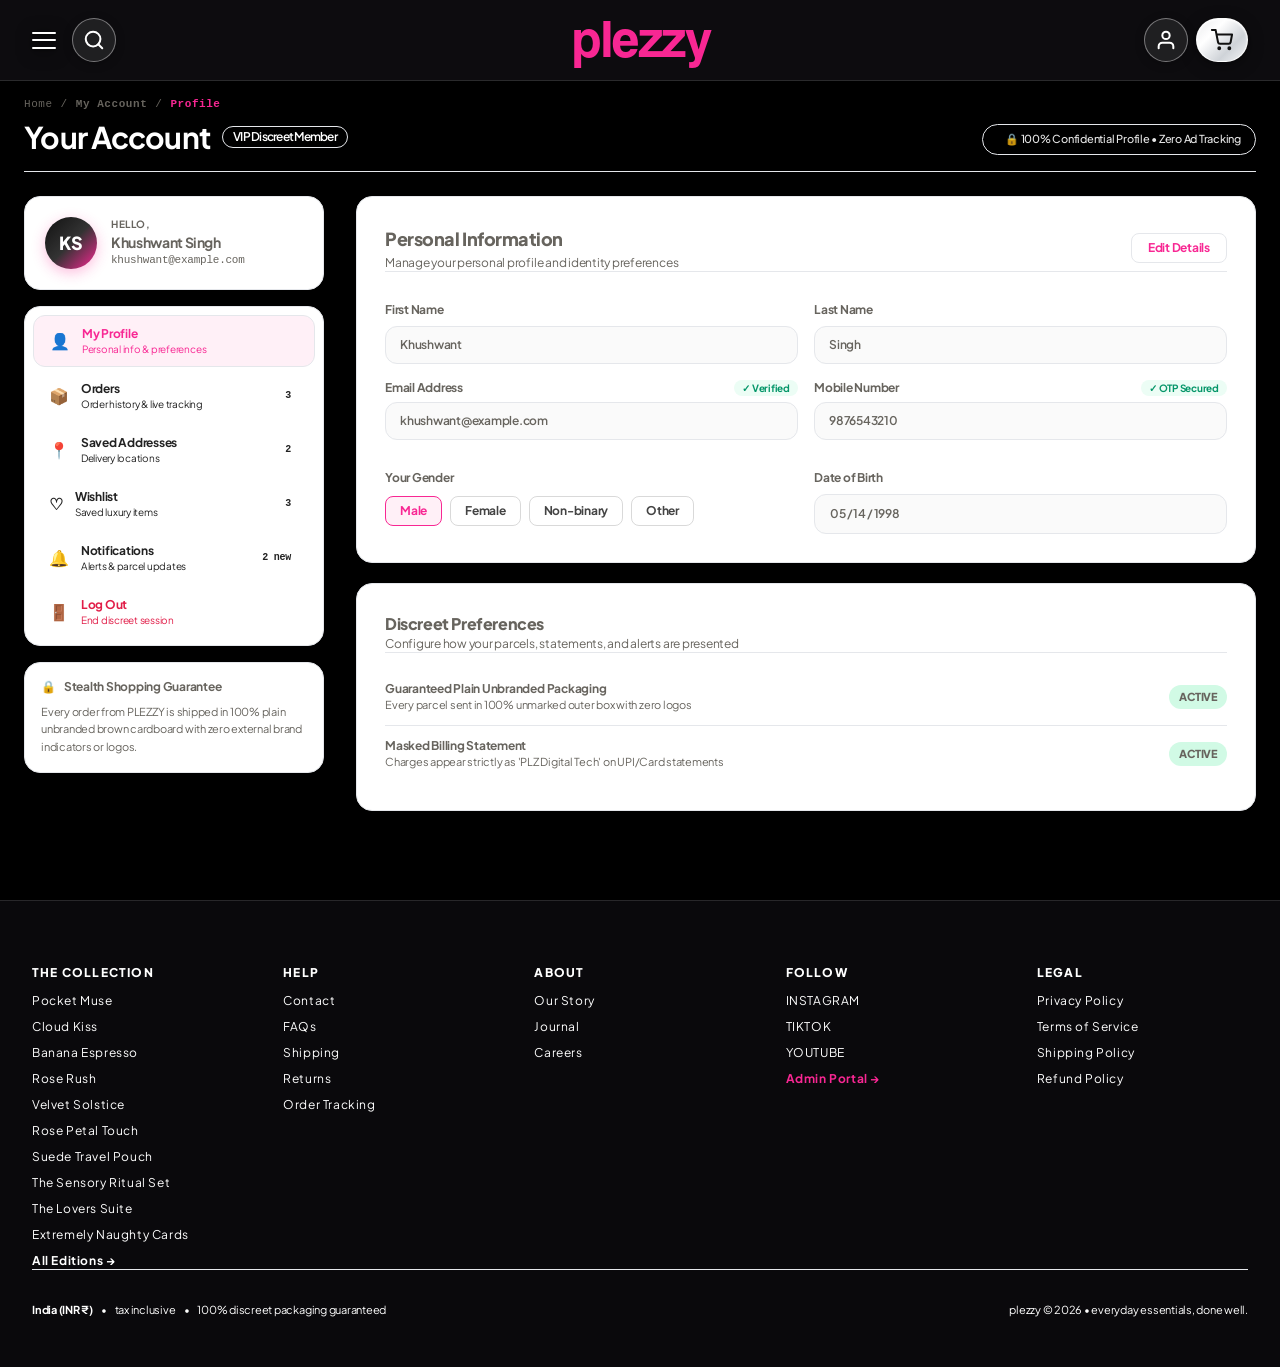
==== commit be4295b5: "Fix Same Wi-Fi LAN discovery with dynamic getifaddr IP, QR SVG generation, and live tunnel" ====
--- a/account/index.html
+++ b/account/index.html
@@ -4280,25 +4280,25 @@
 
         <!-- Network Mode Tabs -->
         <div style="display: flex; gap: 6px; background: rgba(255,255,255,0.06); padding: 4px; border-radius: 12px; margin-bottom: 12px;">
-          <button id="tab-cloud-btn" onclick="selectMobileMode('cloud')" style="flex: 1; padding: 6px 8px; font-size: 11px; font-weight: 700; border-radius: 8px; border: none; cursor: pointer; background: #ffffff; color: #141414; transition: all 0.2s;">🌐 Cloud Link (4G/5G/Anywhere)</button>
-          <button id="tab-lan-btn" onclick="selectMobileMode('lan')" style="flex: 1; padding: 6px 8px; font-size: 11px; font-weight: 700; border-radius: 8px; border: none; cursor: pointer; background: transparent; color: rgba(255,255,255,0.7); transition: all 0.2s;">📶 Same Wi-Fi</button>
+          <button id="tab-cloud-btn" onclick="selectMobileMode('cloud')" style="flex: 1; padding: 6px 8px; font-size: 11px; font-weight: 700; border-radius: 8px; border: none; cursor: pointer; background: transparent; color: rgba(255,255,255,0.7); transition: all 0.2s;">🌐 Cloud Link (4G/5G/Anywhere)</button>
+          <button id="tab-lan-btn" onclick="selectMobileMode('lan')" style="flex: 1; padding: 6px 8px; font-size: 11px; font-weight: 700; border-radius: 8px; border: none; cursor: pointer; background: #ffffff; color: #141414; transition: all 0.2s;">📶 Same Wi-Fi</button>
         </div>
 
         <p id="mobile-help-text" style="font-size: 11.5px; color: rgba(255,255,255,0.75); line-height: 1.4; margin: 0 0 12px 0;">
-          Scan with your phone camera (works on ANY mobile phone, 4G, 5G, or Wi-Fi):
+          Scan with your phone camera (must be connected to same Wi-Fi):
         </p>
 
         <!-- QR Code Frame -->
         <div style="background: #ffffff; padding: 12px; border-radius: 18px; display: flex; align-items: center; justify-content: center; margin-bottom: 12px; box-shadow: inset 0 2px 8px rgba(0,0,0,0.15);">
-          <img id="mobile-qr-img" src="/api/qr.svg?url=https%3A%2F%2Ftribes-functions-nation-copyrights.trycloudflare.com%2F" alt="Plezzy Mobile QR Code" style="width: 180px; height: 180px; display: block; border-radius: 8px;" />
+          <img id="mobile-qr-img" src="/api/qr.svg?url=http%3A%2F%2F192.168.1.5%3A3000%2F" alt="Plezzy Mobile QR Code" style="width: 180px; height: 180px; display: block; border-radius: 8px;" />
         </div>
 
         <!-- Copyable Address Pill -->
         <div style="background: rgba(255,255,255,0.08); border-radius: 12px; padding: 8px 10px; display: flex; align-items: center; justify-content: space-between; gap: 8px; margin-bottom: 8px;">
-          <span id="mobile-url-text" style="font-family: monospace; font-size: 10.5px; color: #ffffff; overflow: hidden; text-overflow: ellipsis; white-space: nowrap; user-select: all;">https://tribes-functions-nation-copyrights.trycloudflare.com/</span>
+          <span id="mobile-url-text" style="font-family: monospace; font-size: 10.5px; color: #ffffff; overflow: hidden; text-overflow: ellipsis; white-space: nowrap; user-select: all;">http://192.168.1.5:3000/</span>
           <button id="copy-mobile-btn" onclick="copyMobileUrl()" style="background: #ff2a85; color: #ffffff; border: none; border-radius: 8px; padding: 6px 12px; font-size: 10.5px; font-weight: 800; text-transform: uppercase; cursor: pointer; shrink: 0; transition: background-color 0.2s;">Copy</button>
         </div>
-        <p id="mobile-footer-tip" style="font-size: 10px; color: #22c55e; text-align: center; margin: 0; font-weight: 600;">✓ Connected via Cloud HTTPS tunnel (accessible anywhere globally)</p>
+        <p id="mobile-footer-tip" style="font-size: 10px; color: #22c55e; text-align: center; margin: 0; font-weight: 600;">✓ Connected via Same Wi-Fi (http://192.168.1.5:3000/)</p>
       </div>
     </div>
 
@@ -4308,9 +4308,9 @@
         var widget = document.getElementById('mobile-connect-widget');
         var pill = document.getElementById('mobile-connect-pill');
         var modal = document.getElementById('mobile-connect-modal');
-        var lanUrl = 'http://192.168.1.6:3000/';
+        var lanUrl = 'http://192.168.1.5:3000/';
         var cloudUrl = 'https://tribes-functions-nation-copyrights.trycloudflare.com/';
-        var activeMode = 'cloud';
+        var activeMode = 'lan';
 
         function checkScreen() {
           var isLocal = window.location.hostname === 'localhost' || 
--- a/assets/index-eZDzgBVB.css
+++ b/assets/index-eZDzgBVB.css
@@ -1 +1,20 @@
 *,:before,:after{--tw-border-spacing-x: 0;--tw-border-spacing-y: 0;--tw-translate-x: 0;--tw-translate-y: 0;--tw-rotate: 0;--tw-skew-x: 0;--tw-skew-y: 0;--tw-scale-x: 1;--tw-scale-y: 1;--tw-pan-x: ;--tw-pan-y: ;--tw-pinch-zoom: ;--tw-scroll-snap-strictness: proximity;--tw-gradient-from-position: ;--tw-gradient-via-position: ;--tw-gradient-to-position: ;--tw-ordinal: ;--tw-slashed-zero: ;--tw-numeric-figure: ;--tw-numeric-spacing: ;--tw-numeric-fraction: ;--tw-ring-inset: ;--tw-ring-offset-width: 0px;--tw-ring-offset-color: #fff;--tw-ring-color: rgb(59 130 246 / .5);--tw-ring-offset-shadow: 0 0 #0000;--tw-ring-shadow: 0 0 #0000;--tw-shadow: 0 0 #0000;--tw-shadow-colored: 0 0 #0000;--tw-blur: ;--tw-brightness: ;--tw-contrast: ;--tw-grayscale: ;--tw-hue-rotate: ;--tw-invert: ;--tw-saturate: ;--tw-sepia: ;--tw-drop-shadow: ;--tw-backdrop-blur: ;--tw-backdrop-brightness: ;--tw-backdrop-contrast: ;--tw-backdrop-grayscale: ;--tw-backdrop-hue-rotate: ;--tw-backdrop-invert: ;--tw-backdrop-opacity: ;--tw-backdrop-saturate: ;--tw-backdrop-sepia: ;--tw-contain-size: ;--tw-contain-layout: ;--tw-contain-paint: ;--tw-contain-style: }::backdrop{--tw-border-spacing-x: 0;--tw-border-spacing-y: 0;--tw-translate-x: 0;--tw-translate-y: 0;--tw-rotate: 0;--tw-skew-x: 0;--tw-skew-y: 0;--tw-scale-x: 1;--tw-scale-y: 1;--tw-pan-x: ;--tw-pan-y: ;--tw-pinch-zoom: ;--tw-scroll-snap-strictness: proximity;--tw-gradient-from-position: ;--tw-gradient-via-position: ;--tw-gradient-to-position: ;--tw-ordinal: ;--tw-slashed-zero: ;--tw-numeric-figure: ;--tw-numeric-spacing: ;--tw-numeric-fraction: ;--tw-ring-inset: ;--tw-ring-offset-width: 0px;--tw-ring-offset-color: #fff;--tw-ring-color: rgb(59 130 246 / .5);--tw-ring-offset-shadow: 0 0 #0000;--tw-ring-shadow: 0 0 #0000;--tw-shadow: 0 0 #0000;--tw-shadow-colored: 0 0 #0000;--tw-blur: ;--tw-brightness: ;--tw-contrast: ;--tw-grayscale: ;--tw-hue-rotate: ;--tw-invert: ;--tw-saturate: ;--tw-sepia: ;--tw-drop-shadow: ;--tw-backdrop-blur: ;--tw-backdrop-brightness: ;--tw-backdrop-contrast: ;--tw-backdrop-grayscale: ;--tw-backdrop-hue-rotate: ;--tw-backdrop-invert: ;--tw-backdrop-opacity: ;--tw-backdrop-saturate: ;--tw-backdrop-sepia: ;--tw-contain-size: ;--tw-contain-layout: ;--tw-contain-paint: ;--tw-contain-style: }*,:before,:after{box-sizing:border-box;border-width:0;border-style:solid;border-color:#e5e7eb}:before,:after{--tw-content: ""}html,:host{line-height:1.5;-webkit-text-size-adjust:100%;-moz-tab-size:4;-o-tab-size:4;tab-size:4;font-family:DM Sans,Plus Jakarta Sans,-apple-system,BlinkMacSystemFont,Segoe UI,Roboto,sans-serif;font-feature-settings:normal;font-variation-settings:normal;-webkit-tap-highlight-color:transparent}body{margin:0;line-height:inherit}hr{height:0;color:inherit;border-top-width:1px}abbr:where([title]){-webkit-text-decoration:underline dotted;text-decoration:underline dotted}h1,h2,h3,h4,h5,h6{font-size:inherit;font-weight:inherit}a{color:inherit;text-decoration:inherit}b,strong{font-weight:bolder}code,kbd,samp,pre{font-family:ui-monospace,SFMono-Regular,Menlo,monospace;font-feature-settings:normal;font-variation-settings:normal;font-size:1em}small{font-size:80%}sub,sup{font-size:75%;line-height:0;position:relative;vertical-align:baseline}sub{bottom:-.25em}sup{top:-.5em}table{text-indent:0;border-color:inherit;border-collapse:collapse}button,input,optgroup,select,textarea{font-family:inherit;font-feature-settings:inherit;font-variation-settings:inherit;font-size:100%;font-weight:inherit;line-height:inherit;letter-spacing:inherit;color:inherit;margin:0;padding:0}button,select{text-transform:none}button,input:where([type=button]),input:where([type=reset]),input:where([type=submit]){-webkit-appearance:button;background-color:transparent;background-image:none}:-moz-focusring{outline:auto}:-moz-ui-invalid{box-shadow:none}progress{vertical-align:baseline}::-webkit-inner-spin-button,::-webkit-outer-spin-button{height:auto}[type=search]{-webkit-appearance:textfield;outline-offset:-2px}::-webkit-search-decoration{-webkit-appearance:none}::-webkit-file-upload-button{-webkit-appearance:button;font:inherit}summary{display:list-item}blockquote,dl,dd,h1,h2,h3,h4,h5,h6,hr,figure,p,pre{margin:0}fieldset{margin:0;padding:0}legend{padding:0}ol,ul,menu{list-style:none;margin:0;padding:0}dialog{padding:0}textarea{resize:vertical}input::-moz-placeholder,textarea::-moz-placeholder{opacity:1;color:#9ca3af}input::placeholder,textarea::placeholder{opacity:1;color:#9ca3af}button,[role=button]{cursor:pointer}:disabled{cursor:default}img,svg,video,canvas,audio,iframe,embed,object{display:block;vertical-align:middle}img,video{max-width:100%;height:auto}[hidden]:where(:not([hidden=until-found])){display:none}:root{--background: #faf9f7;--foreground: #1a1a1a;--primary: #67645e;--primary-foreground: #ffffff;--primary-soft: #f1f0ed;--primary-deep: #1a1a1a;--accent: #8b8782;--accent-soft: #ebe9e6;--card: #f1f0ed;--card-foreground: #1a1a1a;--card-border: #dddedc;--muted: #ebe9e5;--muted-foreground: #67645e;--border: #dddedc;--ring: #67645e}.dark{--background: #141413;--foreground: #faf9f7;--primary: #ebe9e6;--primary-foreground: #141413;--primary-soft: #232220;--primary-deep: #faf9f7;--accent: #a39f9a;--accent-soft: #2c2b28;--card: #1f1e1c;--card-foreground: #faf9f7;--card-border: #353431;--muted: #282725;--muted-foreground: #a39f9a;--border: #353431;--ring: #ebe9e6}body{background-color:var(--background);color:var(--primary);font-family:DM Sans,Plus Jakarta Sans,-apple-system,BlinkMacSystemFont,Segoe UI,Roboto,sans-serif;-webkit-font-smoothing:antialiased;-moz-osx-font-smoothing:grayscale;letter-spacing:-.015em}.pointer-events-none{pointer-events:none}.\!visible{visibility:visible!important}.visible{visibility:visible}.fixed{position:fixed}.absolute{position:absolute}.relative{position:relative}.sticky{position:sticky}.-inset-4{top:-1rem;right:-1rem;bottom:-1rem;left:-1rem}.inset-0{top:0;right:0;bottom:0;left:0}.inset-y-0{top:0;bottom:0}.-bottom-10{bottom:-2.5rem}.-left-20{left:-5rem}.-left-28{left:-7rem}.-left-6{left:-1.5rem}.-right-20{right:-5rem}.-top-10{top:-2.5rem}.bottom-0{bottom:0}.bottom-3{bottom:.75rem}.bottom-4{bottom:1rem}.left-0{left:0}.left-1\/2{left:50%}.left-3{left:.75rem}.left-3\.5{left:.875rem}.left-4{left:1rem}.right-0{right:0}.right-10{right:2.5rem}.right-4{right:1rem}.right-5{right:1.25rem}.top-0{top:0}.top-16{top:4rem}.top-2\.5{top:.625rem}.top-20{top:5rem}.top-3{top:.75rem}.top-4{top:1rem}.top-5{top:1.25rem}.-z-10{z-index:-10}.z-0{z-index:0}.z-10{z-index:10}.z-20{z-index:20}.z-30{z-index:30}.z-40{z-index:40}.z-50{z-index:50}.z-\[999999\]{z-index:999999}.col-span-2{grid-column:span 2 / span 2}.mx-auto{margin-left:auto;margin-right:auto}.my-6{margin-top:1.5rem;margin-bottom:1.5rem}.my-auto{margin-top:auto;margin-bottom:auto}.-ml-1{margin-left:-.25rem}.-ml-4{margin-left:-1rem}.-ml-6{margin-left:-1.5rem}.-ml-8{margin-left:-2rem}.-ml-9{margin-left:-2.25rem}.-mt-1{margin-top:-.25rem}.-mt-4{margin-top:-1rem}.-mt-6{margin-top:-1.5rem}.-mt-8{margin-top:-2rem}.-mt-9{margin-top:-2.25rem}.mb-1{margin-bottom:.25rem}.mb-1\.5{margin-bottom:.375rem}.mb-10{margin-bottom:2.5rem}.mb-12{margin-bottom:3rem}.mb-16{margin-bottom:4rem}.mb-2{margin-bottom:.5rem}.mb-3{margin-bottom:.75rem}.mb-4{margin-bottom:1rem}.mb-5{margin-bottom:1.25rem}.mb-6{margin-bottom:1.5rem}.mb-7{margin-bottom:1.75rem}.mb-8{margin-bottom:2rem}.ml-0\.5{margin-left:.125rem}.ml-1{margin-left:.25rem}.ml-2{margin-left:.5rem}.mt-0\.5{margin-top:.125rem}.mt-1{margin-top:.25rem}.mt-1\.5{margin-top:.375rem}.mt-2{margin-top:.5rem}.mt-4{margin-top:1rem}.mt-6{margin-top:1.5rem}.mt-8{margin-top:2rem}.mt-auto{margin-top:auto}.line-clamp-2{overflow:hidden;display:-webkit-box;-webkit-box-orient:vertical;-webkit-line-clamp:2}.block{display:block}.inline-block{display:inline-block}.flex{display:flex}.inline-flex{display:inline-flex}.table{display:table}.grid{display:grid}.contents{display:contents}.hidden{display:none}.aspect-\[16\/10\]{aspect-ratio:16/10}.aspect-\[16\/9\]{aspect-ratio:16/9}.aspect-\[4\/3\]{aspect-ratio:4/3}.aspect-\[4\/5\]{aspect-ratio:4/5}.aspect-square{aspect-ratio:1 / 1}.size-1\.5{width:.375rem;height:.375rem}.size-10{width:2.5rem;height:2.5rem}.size-12{width:3rem;height:3rem}.size-14{width:3.5rem;height:3.5rem}.size-16{width:4rem;height:4rem}.size-2{width:.5rem;height:.5rem}.size-2\.5{width:.625rem;height:.625rem}.size-20{width:5rem;height:5rem}.size-3{width:.75rem;height:.75rem}.size-3\.5{width:.875rem;height:.875rem}.size-32{width:8rem;height:8rem}.size-4{width:1rem;height:1rem}.size-48{width:12rem;height:12rem}.size-5{width:1.25rem;height:1.25rem}.size-6{width:1.5rem;height:1.5rem}.size-7{width:1.75rem;height:1.75rem}.size-72{width:18rem;height:18rem}.size-8{width:2rem;height:2rem}.size-80{width:20rem;height:20rem}.size-9{width:2.25rem;height:2.25rem}.size-96{width:24rem;height:24rem}.size-\[72px\]{width:72px;height:72px}.size-full{width:100%;height:100%}.h-1\.5{height:.375rem}.h-12{height:3rem}.h-16{height:4rem}.h-7{height:1.75rem}.h-8{height:2rem}.h-9{height:2.25rem}.h-\[1\.5px\]{height:1.5px}.h-\[2px\]{height:2px}.h-fit{height:-moz-fit-content;height:fit-content}.h-full{height:100%}.max-h-36{max-height:9rem}.max-h-\[45vh\]{max-height:45vh}.max-h-\[90vh\]{max-height:90vh}.min-h-\[380px\]{min-height:380px}.min-h-\[420px\]{min-height:420px}.min-h-\[82vh\]{min-height:82vh}.min-h-\[90px\]{min-height:90px}.min-h-screen{min-height:100vh}.w-1\.5{width:.375rem}.w-12{width:3rem}.w-16{width:4rem}.w-24{width:6rem}.w-4{width:1rem}.w-56{width:14rem}.w-7{width:1.75rem}.w-8{width:2rem}.w-9{width:2.25rem}.w-auto{width:auto}.w-fit{width:-moz-fit-content;width:fit-content}.w-full{width:100%}.w-screen{width:100vw}.min-w-0{min-width:0px}.max-w-2xl{max-width:42rem}.max-w-4xl{max-width:56rem}.max-w-5xl{max-width:64rem}.max-w-6xl{max-width:72rem}.max-w-7xl{max-width:80rem}.max-w-\[100px\]{max-width:100px}.max-w-\[70\%\]{max-width:70%}.max-w-full{max-width:100%}.max-w-lg{max-width:32rem}.max-w-md{max-width:28rem}.max-w-sm{max-width:24rem}.max-w-xl{max-width:36rem}.max-w-xs{max-width:20rem}.flex-1{flex:1 1 0%}.shrink-0{flex-shrink:0}.-translate-x-1\/2{--tw-translate-x: -50%;transform:translate(var(--tw-translate-x),var(--tw-translate-y)) rotate(var(--tw-rotate)) skew(var(--tw-skew-x)) skewY(var(--tw-skew-y)) scaleX(var(--tw-scale-x)) scaleY(var(--tw-scale-y))}.scale-105{--tw-scale-x: 1.05;--tw-scale-y: 1.05;transform:translate(var(--tw-translate-x),var(--tw-translate-y)) rotate(var(--tw-rotate)) skew(var(--tw-skew-x)) skewY(var(--tw-skew-y)) scaleX(var(--tw-scale-x)) scaleY(var(--tw-scale-y))}.scale-110{--tw-scale-x: 1.1;--tw-scale-y: 1.1;transform:translate(var(--tw-translate-x),var(--tw-translate-y)) rotate(var(--tw-rotate)) skew(var(--tw-skew-x)) skewY(var(--tw-skew-y)) scaleX(var(--tw-scale-x)) scaleY(var(--tw-scale-y))}.scale-125{--tw-scale-x: 1.25;--tw-scale-y: 1.25;transform:translate(var(--tw-translate-x),var(--tw-translate-y)) rotate(var(--tw-rotate)) skew(var(--tw-skew-x)) skewY(var(--tw-skew-y)) scaleX(var(--tw-scale-x)) scaleY(var(--tw-scale-y))}.transform{transform:translate(var(--tw-translate-x),var(--tw-translate-y)) rotate(var(--tw-rotate)) skew(var(--tw-skew-x)) skewY(var(--tw-skew-y)) scaleX(var(--tw-scale-x)) scaleY(var(--tw-scale-y))}@keyframes bounce{0%,to{transform:translateY(-25%);animation-timing-function:cubic-bezier(.8,0,1,1)}50%{transform:none;animation-timing-function:cubic-bezier(0,0,.2,1)}}.animate-bounce{animation:bounce 1s infinite}@keyframes ping{75%,to{transform:scale(2);opacity:0}}.animate-ping{animation:ping 1s cubic-bezier(0,0,.2,1) infinite}@keyframes pulse{50%{opacity:.5}}.animate-pulse{animation:pulse 2s cubic-bezier(.4,0,.6,1) infinite}.cursor-grab{cursor:grab}.cursor-pointer{cursor:pointer}.select-none{-webkit-user-select:none;-moz-user-select:none;user-select:none}.grid-cols-1{grid-template-columns:repeat(1,minmax(0,1fr))}.grid-cols-2{grid-template-columns:repeat(2,minmax(0,1fr))}.grid-cols-3{grid-template-columns:repeat(3,minmax(0,1fr))}.grid-cols-4{grid-template-columns:repeat(4,minmax(0,1fr))}.flex-col{flex-direction:column}.flex-wrap{flex-wrap:wrap}.items-start{align-items:flex-start}.items-center{align-items:center}.justify-end{justify-content:flex-end}.justify-center{justify-content:center}.justify-between{justify-content:space-between}.gap-0\.5{gap:.125rem}.gap-1{gap:.25rem}.gap-1\.5{gap:.375rem}.gap-10{gap:2.5rem}.gap-12{gap:3rem}.gap-2{gap:.5rem}.gap-2\.5{gap:.625rem}.gap-3{gap:.75rem}.gap-3\.5{gap:.875rem}.gap-4{gap:1rem}.gap-5{gap:1.25rem}.gap-6{gap:1.5rem}.gap-7{gap:1.75rem}.gap-8{gap:2rem}.space-y-1>:not([hidden])~:not([hidden]){--tw-space-y-reverse: 0;margin-top:calc(.25rem * calc(1 - var(--tw-space-y-reverse)));margin-bottom:calc(.25rem * var(--tw-space-y-reverse))}.space-y-1\.5>:not([hidden])~:not([hidden]){--tw-space-y-reverse: 0;margin-top:calc(.375rem * calc(1 - var(--tw-space-y-reverse)));margin-bottom:calc(.375rem * var(--tw-space-y-reverse))}.space-y-2>:not([hidden])~:not([hidden]){--tw-space-y-reverse: 0;margin-top:calc(.5rem * calc(1 - var(--tw-space-y-reverse)));margin-bottom:calc(.5rem * var(--tw-space-y-reverse))}.space-y-2\.5>:not([hidden])~:not([hidden]){--tw-space-y-reverse: 0;margin-top:calc(.625rem * calc(1 - var(--tw-space-y-reverse)));margin-bottom:calc(.625rem * var(--tw-space-y-reverse))}.space-y-3>:not([hidden])~:not([hidden]){--tw-space-y-reverse: 0;margin-top:calc(.75rem * calc(1 - var(--tw-space-y-reverse)));margin-bottom:calc(.75rem * var(--tw-space-y-reverse))}.space-y-3\.5>:not([hidden])~:not([hidden]){--tw-space-y-reverse: 0;margin-top:calc(.875rem * calc(1 - var(--tw-space-y-reverse)));margin-bottom:calc(.875rem * var(--tw-space-y-reverse))}.space-y-4>:not([hidden])~:not([hidden]){--tw-space-y-reverse: 0;margin-top:calc(1rem * calc(1 - var(--tw-space-y-reverse)));margin-bottom:calc(1rem * var(--tw-space-y-reverse))}.space-y-5>:not([hidden])~:not([hidden]){--tw-space-y-reverse: 0;margin-top:calc(1.25rem * calc(1 - var(--tw-space-y-reverse)));margin-bottom:calc(1.25rem * var(--tw-space-y-reverse))}.space-y-6>:not([hidden])~:not([hidden]){--tw-space-y-reverse: 0;margin-top:calc(1.5rem * calc(1 - var(--tw-space-y-reverse)));margin-bottom:calc(1.5rem * var(--tw-space-y-reverse))}.divide-y>:not([hidden])~:not([hidden]){--tw-divide-y-reverse: 0;border-top-width:calc(1px * calc(1 - var(--tw-divide-y-reverse)));border-bottom-width:calc(1px * var(--tw-divide-y-reverse))}.divide-\[\#ebe9e6\]>:not([hidden])~:not([hidden]){--tw-divide-opacity: 1;border-color:rgb(235 233 230 / var(--tw-divide-opacity, 1))}.self-end{align-self:flex-end}.self-center{align-self:center}.overflow-hidden{overflow:hidden}.overflow-x-auto{overflow-x:auto}.overflow-y-auto{overflow-y:auto}.scroll-smooth{scroll-behavior:smooth}.truncate{overflow:hidden;text-overflow:ellipsis;white-space:nowrap}.whitespace-nowrap{white-space:nowrap}.rounded{border-radius:.25rem}.rounded-2xl{border-radius:1rem}.rounded-3xl{border-radius:1.5rem}.rounded-full{border-radius:9999px}.rounded-lg{border-radius:.5rem}.rounded-md{border-radius:.375rem}.rounded-xl{border-radius:.75rem}.border{border-width:1px}.border-2{border-width:2px}.border-y{border-top-width:1px;border-bottom-width:1px}.border-b{border-bottom-width:1px}.border-l{border-left-width:1px}.border-t{border-top-width:1px}.border-none{border-style:none}.border-\[\#1a1a1a\]{--tw-border-opacity: 1;border-color:rgb(26 26 26 / var(--tw-border-opacity, 1))}.border-\[\#67645e\]{--tw-border-opacity: 1;border-color:rgb(103 100 94 / var(--tw-border-opacity, 1))}.border-\[\#67645e\]\/30{border-color:#67645e4d}.border-\[\#67645e\]\/40{border-color:#67645e66}.border-\[\#dddedc\]{--tw-border-opacity: 1;border-color:rgb(221 222 220 / var(--tw-border-opacity, 1))}.border-\[\#dddedc\]\/60{border-color:#dddedc99}.border-\[\#dddedc\]\/70{border-color:#dddedcb3}.border-\[\#dddedc\]\/80{border-color:#dddedccc}.border-\[\#e2e0dc\]\/70{border-color:#e2e0dcb3}.border-\[\#ebe9e6\]{--tw-border-opacity: 1;border-color:rgb(235 233 230 / var(--tw-border-opacity, 1))}.border-\[\#ebe9e6\]\/80{border-color:#ebe9e6cc}.border-background{border-color:var(--background)}.border-border{border-color:var(--border)}.border-primary{border-color:var(--primary)}.border-slate-100{--tw-border-opacity: 1;border-color:rgb(241 245 249 / var(--tw-border-opacity, 1))}.border-slate-200{--tw-border-opacity: 1;border-color:rgb(226 232 240 / var(--tw-border-opacity, 1))}.border-slate-200\/60{border-color:#e2e8f099}.border-transparent{border-color:transparent}.border-white{--tw-border-opacity: 1;border-color:rgb(255 255 255 / var(--tw-border-opacity, 1))}.border-white\/20{border-color:#fff3}.border-white\/30{border-color:#ffffff4d}.border-white\/60{border-color:#fff9}.bg-\[\#1a1a1a\]{--tw-bg-opacity: 1;background-color:rgb(26 26 26 / var(--tw-bg-opacity, 1))}.bg-\[\#67645e\]{--tw-bg-opacity: 1;background-color:rgb(103 100 94 / var(--tw-bg-opacity, 1))}.bg-\[\#67645e\]\/30{background-color:#67645e4d}.bg-\[\#67645e\]\/40{background-color:#67645e66}.bg-\[\#67645e\]\/50{background-color:#67645e80}.bg-\[\#dddedc\]{--tw-bg-opacity: 1;background-color:rgb(221 222 220 / var(--tw-bg-opacity, 1))}.bg-\[\#e6e3dd\]{--tw-bg-opacity: 1;background-color:rgb(230 227 221 / var(--tw-bg-opacity, 1))}.bg-\[\#e8e6e1\]{--tw-bg-opacity: 1;background-color:rgb(232 230 225 / var(--tw-bg-opacity, 1))}.bg-\[\#eae7e1\]{--tw-bg-opacity: 1;background-color:rgb(234 231 225 / var(--tw-bg-opacity, 1))}.bg-\[\#ebe9e6\]{--tw-bg-opacity: 1;background-color:rgb(235 233 230 / var(--tw-bg-opacity, 1))}.bg-\[\#f1f0ed\]{--tw-bg-opacity: 1;background-color:rgb(241 240 237 / var(--tw-bg-opacity, 1))}.bg-\[\#faf9f7\]{--tw-bg-opacity: 1;background-color:rgb(250 249 247 / var(--tw-bg-opacity, 1))}.bg-\[\#faf9f7\]\/90{background-color:#faf9f7e6}.bg-\[\#faf9f7\]\/95{background-color:#faf9f7f2}.bg-\[\#fdf2ee\]{--tw-bg-opacity: 1;background-color:rgb(253 242 238 / var(--tw-bg-opacity, 1))}.bg-background{background-color:var(--background)}.bg-black\/50{background-color:#00000080}.bg-black\/60{background-color:#0009}.bg-black\/65{background-color:#000000a6}.bg-border{background-color:var(--border)}.bg-card{background-color:var(--card)}.bg-emerald-100{--tw-bg-opacity: 1;background-color:rgb(209 250 229 / var(--tw-bg-opacity, 1))}.bg-emerald-50{--tw-bg-opacity: 1;background-color:rgb(236 253 245 / var(--tw-bg-opacity, 1))}.bg-emerald-500{--tw-bg-opacity: 1;background-color:rgb(16 185 129 / var(--tw-bg-opacity, 1))}.bg-foreground{background-color:var(--foreground)}.bg-muted{background-color:var(--muted)}.bg-primary{background-color:var(--primary)}.bg-rose-500{--tw-bg-opacity: 1;background-color:rgb(244 63 94 / var(--tw-bg-opacity, 1))}.bg-rose-600{--tw-bg-opacity: 1;background-color:rgb(225 29 72 / var(--tw-bg-opacity, 1))}.bg-slate-100{--tw-bg-opacity: 1;background-color:rgb(241 245 249 / var(--tw-bg-opacity, 1))}.bg-slate-200{--tw-bg-opacity: 1;background-color:rgb(226 232 240 / var(--tw-bg-opacity, 1))}.bg-slate-50{--tw-bg-opacity: 1;background-color:rgb(248 250 252 / var(--tw-bg-opacity, 1))}.bg-transparent{background-color:transparent}.bg-white{--tw-bg-opacity: 1;background-color:rgb(255 255 255 / var(--tw-bg-opacity, 1))}.bg-white\/15{background-color:#ffffff26}.bg-white\/20{background-color:#fff3}.bg-white\/40{background-color:#fff6}.bg-white\/50{background-color:#ffffff80}.bg-white\/60{background-color:#fff9}.bg-white\/70{background-color:#ffffffb3}.bg-white\/80{background-color:#fffc}.bg-white\/90{background-color:#ffffffe6}.bg-gradient-to-b{background-image:linear-gradient(to bottom,var(--tw-gradient-stops))}.bg-gradient-to-t{background-image:linear-gradient(to top,var(--tw-gradient-stops))}.bg-gradient-to-tr{background-image:linear-gradient(to top right,var(--tw-gradient-stops))}.from-amber-400{--tw-gradient-from: #fbbf24 var(--tw-gradient-from-position);--tw-gradient-to: rgb(251 191 36 / 0) var(--tw-gradient-to-position);--tw-gradient-stops: var(--tw-gradient-from), var(--tw-gradient-to)}.from-amber-500\/15{--tw-gradient-from: rgb(245 158 11 / .15) var(--tw-gradient-from-position);--tw-gradient-to: rgb(245 158 11 / 0) var(--tw-gradient-to-position);--tw-gradient-stops: var(--tw-gradient-from), var(--tw-gradient-to)}.from-background{--tw-gradient-from: var(--background) var(--tw-gradient-from-position);--tw-gradient-to: rgb(255 255 255 / 0) var(--tw-gradient-to-position);--tw-gradient-stops: var(--tw-gradient-from), var(--tw-gradient-to)}.from-black\/60{--tw-gradient-from: rgb(0 0 0 / .6) var(--tw-gradient-from-position);--tw-gradient-to: rgb(0 0 0 / 0) var(--tw-gradient-to-position);--tw-gradient-stops: var(--tw-gradient-from), var(--tw-gradient-to)}.from-black\/85{--tw-gradient-from: rgb(0 0 0 / .85) var(--tw-gradient-from-position);--tw-gradient-to: rgb(0 0 0 / 0) var(--tw-gradient-to-position);--tw-gradient-stops: var(--tw-gradient-from), var(--tw-gradient-to)}.from-cyan-500\/15{--tw-gradient-from: rgb(6 182 212 / .15) var(--tw-gradient-from-position);--tw-gradient-to: rgb(6 182 212 / 0) var(--tw-gradient-to-position);--tw-gradient-stops: var(--tw-gradient-from), var(--tw-gradient-to)}.from-emerald-400{--tw-gradient-from: #34d399 var(--tw-gradient-from-position);--tw-gradient-to: rgb(52 211 153 / 0) var(--tw-gradient-to-position);--tw-gradient-stops: var(--tw-gradient-from), var(--tw-gradient-to)}.from-fuchsia-500{--tw-gradient-from: #d946ef var(--tw-gradient-from-position);--tw-gradient-to: rgb(217 70 239 / 0) var(--tw-gradient-to-position);--tw-gradient-stops: var(--tw-gradient-from), var(--tw-gradient-to)}.from-orange-400{--tw-gradient-from: #fb923c var(--tw-gradient-from-position);--tw-gradient-to: rgb(251 146 60 / 0) var(--tw-gradient-to-position);--tw-gradient-stops: var(--tw-gradient-from), var(--tw-gradient-to)}.from-pink-500{--tw-gradient-from: #ec4899 var(--tw-gradient-from-position);--tw-gradient-to: rgb(236 72 153 / 0) var(--tw-gradient-to-position);--tw-gradient-stops: var(--tw-gradient-from), var(--tw-gradient-to)}.from-pink-500\/15{--tw-gradient-from: rgb(236 72 153 / .15) var(--tw-gradient-from-position);--tw-gradient-to: rgb(236 72 153 / 0) var(--tw-gradient-to-position);--tw-gradient-stops: var(--tw-gradient-from), var(--tw-gradient-to)}.from-primary{--tw-gradient-from: var(--primary) var(--tw-gradient-from-position);--tw-gradient-to: rgb(255 255 255 / 0) var(--tw-gradient-to-position);--tw-gradient-stops: var(--tw-gradient-from), var(--tw-gradient-to)}.from-purple-500{--tw-gradient-from: #a855f7 var(--tw-gradient-from-position);--tw-gradient-to: rgb(168 85 247 / 0) var(--tw-gradient-to-position);--tw-gradient-stops: var(--tw-gradient-from), var(--tw-gradient-to)}.from-purple-500\/15{--tw-gradient-from: rgb(168 85 247 / .15) var(--tw-gradient-from-position);--tw-gradient-to: rgb(168 85 247 / 0) var(--tw-gradient-to-position);--tw-gradient-stops: var(--tw-gradient-from), var(--tw-gradient-to)}.via-black\/20{--tw-gradient-to: rgb(0 0 0 / 0) var(--tw-gradient-to-position);--tw-gradient-stops: var(--tw-gradient-from), rgb(0 0 0 / .2) var(--tw-gradient-via-position), var(--tw-gradient-to)}.via-black\/40{--tw-gradient-to: rgb(0 0 0 / 0) var(--tw-gradient-to-position);--tw-gradient-stops: var(--tw-gradient-from), rgb(0 0 0 / .4) var(--tw-gradient-via-position), var(--tw-gradient-to)}.to-accent{--tw-gradient-to: var(--accent) var(--tw-gradient-to-position)}.to-amber-600{--tw-gradient-to: #d97706 var(--tw-gradient-to-position)}.to-background{--tw-gradient-to: var(--background) var(--tw-gradient-to-position)}.to-black\/20{--tw-gradient-to: rgb(0 0 0 / .2) var(--tw-gradient-to-position)}.to-black\/30{--tw-gradient-to: rgb(0 0 0 / .3) var(--tw-gradient-to-position)}.to-blue-500\/10{--tw-gradient-to: rgb(59 130 246 / .1) var(--tw-gradient-to-position)}.to-indigo-500{--tw-gradient-to: #6366f1 var(--tw-gradient-to-position)}.to-indigo-500\/10{--tw-gradient-to: rgb(99 102 241 / .1) var(--tw-gradient-to-position)}.to-orange-500\/10{--tw-gradient-to: rgb(249 115 22 / .1) var(--tw-gradient-to-position)}.to-pink-500{--tw-gradient-to: #ec4899 var(--tw-gradient-to-position)}.to-rose-500{--tw-gradient-to: #f43f5e var(--tw-gradient-to-position)}.to-rose-500\/10{--tw-gradient-to: rgb(244 63 94 / .1) var(--tw-gradient-to-position)}.to-teal-600{--tw-gradient-to: #0d9488 var(--tw-gradient-to-position)}.fill-amber-400{fill:#fbbf24}.fill-current{fill:currentColor}.object-contain{-o-object-fit:contain;object-fit:contain}.object-cover{-o-object-fit:cover;object-fit:cover}.object-center{-o-object-position:center;object-position:center}.p-0\.5{padding:.125rem}.p-1{padding:.25rem}.p-1\.5{padding:.375rem}.p-2{padding:.5rem}.p-3{padding:.75rem}.p-3\.5{padding:.875rem}.p-4{padding:1rem}.p-5{padding:1.25rem}.p-6{padding:1.5rem}.p-8{padding:2rem}.px-1{padding-left:.25rem;padding-right:.25rem}.px-2{padding-left:.5rem;padding-right:.5rem}.px-2\.5{padding-left:.625rem;padding-right:.625rem}.px-3{padding-left:.75rem;padding-right:.75rem}.px-3\.5{padding-left:.875rem;padding-right:.875rem}.px-4{padding-left:1rem;padding-right:1rem}.px-5{padding-left:1.25rem;padding-right:1.25rem}.px-6{padding-left:1.5rem;padding-right:1.5rem}.px-7{padding-left:1.75rem;padding-right:1.75rem}.px-8{padding-left:2rem;padding-right:2rem}.px-9{padding-left:2.25rem;padding-right:2.25rem}.py-0\.5{padding-top:.125rem;padding-bottom:.125rem}.py-1{padding-top:.25rem;padding-bottom:.25rem}.py-1\.5{padding-top:.375rem;padding-bottom:.375rem}.py-10{padding-top:2.5rem;padding-bottom:2.5rem}.py-12{padding-top:3rem;padding-bottom:3rem}.py-16{padding-top:4rem;padding-bottom:4rem}.py-2{padding-top:.5rem;padding-bottom:.5rem}.py-2\.5{padding-top:.625rem;padding-bottom:.625rem}.py-20{padding-top:5rem;padding-bottom:5rem}.py-24{padding-top:6rem;padding-bottom:6rem}.py-3{padding-top:.75rem;padding-bottom:.75rem}.py-3\.5{padding-top:.875rem;padding-bottom:.875rem}.py-4{padding-top:1rem;padding-bottom:1rem}.py-6{padding-top:1.5rem;padding-bottom:1.5rem}.py-8{padding-top:2rem;padding-bottom:2rem}.pb-1{padding-bottom:.25rem}.pb-12{padding-bottom:3rem}.pb-16{padding-bottom:4rem}.pb-2{padding-bottom:.5rem}.pb-4{padding-bottom:1rem}.pb-5{padding-bottom:1.25rem}.pb-6{padding-bottom:1.5rem}.pb-8{padding-bottom:2rem}.pl-10{padding-left:2.5rem}.pl-6{padding-left:1.5rem}.pl-8{padding-left:2rem}.pr-1{padding-right:.25rem}.pr-4{padding-right:1rem}.pt-0{padding-top:0}.pt-1{padding-top:.25rem}.pt-16{padding-top:4rem}.pt-2{padding-top:.5rem}.pt-24{padding-top:6rem}.pt-3{padding-top:.75rem}.pt-4{padding-top:1rem}.pt-5{padding-top:1.25rem}.pt-6{padding-top:1.5rem}.pt-8{padding-top:2rem}.text-left{text-align:left}.text-center{text-align:center}.text-right{text-align:right}.font-heading{font-family:DM Sans,Plus Jakarta Sans,-apple-system,BlinkMacSystemFont,sans-serif}.font-mono{font-family:ui-monospace,SFMono-Regular,Menlo,monospace}.font-sans{font-family:DM Sans,Plus Jakarta Sans,-apple-system,BlinkMacSystemFont,Segoe UI,Roboto,sans-serif}.font-serif{font-family:Cormorant Garamond,Georgia,serif}.text-2xl{font-size:1.5rem;line-height:2rem}.text-3xl{font-size:1.875rem;line-height:2.25rem}.text-4xl{font-size:2.25rem;line-height:2.5rem}.text-5xl{font-size:3rem;line-height:1}.text-\[10px\]{font-size:10px}.text-\[11px\]{font-size:11px}.text-\[12px\]{font-size:12px}.text-\[13px\]{font-size:13px}.text-\[18vw\]{font-size:18vw}.text-\[9px\]{font-size:9px}.text-base{font-size:1rem;line-height:1.5rem}.text-lg{font-size:1.125rem;line-height:1.75rem}.text-sm{font-size:.875rem;line-height:1.25rem}.text-xl{font-size:1.25rem;line-height:1.75rem}.text-xs{font-size:.75rem;line-height:1rem}.font-bold{font-weight:700}.font-extrabold{font-weight:800}.font-medium{font-weight:500}.font-normal{font-weight:400}.font-semibold{font-weight:600}.uppercase{text-transform:uppercase}.lowercase{text-transform:lowercase}.capitalize{text-transform:capitalize}.italic{font-style:italic}.leading-\[0\.92\]{line-height:.92}.leading-\[1\.05\]{line-height:1.05}.leading-\[1\.08\]{line-height:1.08}.leading-\[1\.12\]{line-height:1.12}.leading-\[1\.15\]{line-height:1.15}.leading-\[1\.1\]{line-height:1.1}.leading-none{line-height:1}.leading-relaxed{line-height:1.625}.leading-snug{line-height:1.375}.leading-tight{line-height:1.25}.tracking-\[-0\.015em\]{letter-spacing:-.015em}.tracking-\[-0\.01em\]{letter-spacing:-.01em}.tracking-\[-0\.025em\]{letter-spacing:-.025em}.tracking-\[-0\.02em\]{letter-spacing:-.02em}.tracking-\[-0\.035em\]{letter-spacing:-.035em}.tracking-\[-0\.03em\]{letter-spacing:-.03em}.tracking-\[-0\.045em\]{letter-spacing:-.045em}.tracking-\[-0\.04em\]{letter-spacing:-.04em}.tracking-\[-0\.05em\]{letter-spacing:-.05em}.tracking-\[0\.18em\]{letter-spacing:.18em}.tracking-\[0\.25em\]{letter-spacing:.25em}.tracking-\[0\.35em\]{letter-spacing:.35em}.tracking-\[0\.3em\]{letter-spacing:.3em}.tracking-tight{letter-spacing:-.025em}.tracking-wide{letter-spacing:.025em}.tracking-wider{letter-spacing:.05em}.tracking-widest{letter-spacing:.1em}.text-\[\#1a1a1a\]{--tw-text-opacity: 1;color:rgb(26 26 26 / var(--tw-text-opacity, 1))}.text-\[\#67645e\]{--tw-text-opacity: 1;color:rgb(103 100 94 / var(--tw-text-opacity, 1))}.text-\[\#8b8782\]{--tw-text-opacity: 1;color:rgb(139 135 130 / var(--tw-text-opacity, 1))}.text-\[\#a39f9a\]{--tw-text-opacity: 1;color:rgb(163 159 154 / var(--tw-text-opacity, 1))}.text-\[\#dddedc\]\/80{color:#dddedccc}.text-accent{color:var(--accent)}.text-amber-400{--tw-text-opacity: 1;color:rgb(251 191 36 / var(--tw-text-opacity, 1))}.text-background{color:var(--background)}.text-current{color:currentColor}.text-emerald-500{--tw-text-opacity: 1;color:rgb(16 185 129 / var(--tw-text-opacity, 1))}.text-emerald-600{--tw-text-opacity: 1;color:rgb(5 150 105 / var(--tw-text-opacity, 1))}.text-foreground{color:var(--foreground)}.text-muted-foreground{color:var(--muted-foreground)}.text-pink-100\/90{color:#fce7f3e6}.text-pink-200{--tw-text-opacity: 1;color:rgb(251 207 232 / var(--tw-text-opacity, 1))}.text-pink-300{--tw-text-opacity: 1;color:rgb(249 168 212 / var(--tw-text-opacity, 1))}.text-primary{color:var(--primary)}.text-primary-foreground{color:var(--primary-foreground)}.text-rose-400{--tw-text-opacity: 1;color:rgb(251 113 133 / var(--tw-text-opacity, 1))}.text-rose-500{--tw-text-opacity: 1;color:rgb(244 63 94 / var(--tw-text-opacity, 1))}.text-slate-400{--tw-text-opacity: 1;color:rgb(148 163 184 / var(--tw-text-opacity, 1))}.text-slate-500{--tw-text-opacity: 1;color:rgb(100 116 139 / var(--tw-text-opacity, 1))}.text-slate-600{--tw-text-opacity: 1;color:rgb(71 85 105 / var(--tw-text-opacity, 1))}.text-slate-700{--tw-text-opacity: 1;color:rgb(51 65 85 / var(--tw-text-opacity, 1))}.text-slate-800{--tw-text-opacity: 1;color:rgb(30 41 59 / var(--tw-text-opacity, 1))}.text-slate-900{--tw-text-opacity: 1;color:rgb(15 23 42 / var(--tw-text-opacity, 1))}.text-white{--tw-text-opacity: 1;color:rgb(255 255 255 / var(--tw-text-opacity, 1))}.text-white\/85{color:#ffffffd9}.text-white\/90{color:#ffffffe6}.underline{text-decoration-line:underline}.antialiased{-webkit-font-smoothing:antialiased;-moz-osx-font-smoothing:grayscale}.accent-\[\#1a1a1a\]{accent-color:#1a1a1a}.opacity-0{opacity:0}.opacity-100{opacity:1}.opacity-30{opacity:.3}.opacity-60{opacity:.6}.opacity-70{opacity:.7}.opacity-75{opacity:.75}.shadow-2xl{--tw-shadow: 0 25px 50px -12px rgb(0 0 0 / .25);--tw-shadow-colored: 0 25px 50px -12px var(--tw-shadow-color);box-shadow:var(--tw-ring-offset-shadow, 0 0 #0000),var(--tw-ring-shadow, 0 0 #0000),var(--tw-shadow)}.shadow-\[0_0_50px_rgba\(139\,21\,50\,0\.3\)\]{--tw-shadow: 0 0 50px rgba(139,21,50,.3);--tw-shadow-colored: 0 0 50px var(--tw-shadow-color);box-shadow:var(--tw-ring-offset-shadow, 0 0 #0000),var(--tw-ring-shadow, 0 0 #0000),var(--tw-shadow)}.shadow-\[0_0_8px_rgba\(139\,21\,50\,0\.6\)\]{--tw-shadow: 0 0 8px rgba(139,21,50,.6);--tw-shadow-colored: 0 0 8px var(--tw-shadow-color);box-shadow:var(--tw-ring-offset-shadow, 0 0 #0000),var(--tw-ring-shadow, 0 0 #0000),var(--tw-shadow)}.shadow-inner{--tw-shadow: inset 0 2px 4px 0 rgb(0 0 0 / .05);--tw-shadow-colored: inset 0 2px 4px 0 var(--tw-shadow-color);box-shadow:var(--tw-ring-offset-shadow, 0 0 #0000),var(--tw-ring-shadow, 0 0 #0000),var(--tw-shadow)}.shadow-lg{--tw-shadow: 0 10px 15px -3px rgb(0 0 0 / .1), 0 4px 6px -4px rgb(0 0 0 / .1);--tw-shadow-colored: 0 10px 15px -3px var(--tw-shadow-color), 0 4px 6px -4px var(--tw-shadow-color);box-shadow:var(--tw-ring-offset-shadow, 0 0 #0000),var(--tw-ring-shadow, 0 0 #0000),var(--tw-shadow)}.shadow-md{--tw-shadow: 0 4px 6px -1px rgb(0 0 0 / .1), 0 2px 4px -2px rgb(0 0 0 / .1);--tw-shadow-colored: 0 4px 6px -1px var(--tw-shadow-color), 0 2px 4px -2px var(--tw-shadow-color);box-shadow:var(--tw-ring-offset-shadow, 0 0 #0000),var(--tw-ring-shadow, 0 0 #0000),var(--tw-shadow)}.shadow-sm{--tw-shadow: 0 1px 2px 0 rgb(0 0 0 / .05);--tw-shadow-colored: 0 1px 2px 0 var(--tw-shadow-color);box-shadow:var(--tw-ring-offset-shadow, 0 0 #0000),var(--tw-ring-shadow, 0 0 #0000),var(--tw-shadow)}.shadow-xl{--tw-shadow: 0 20px 25px -5px rgb(0 0 0 / .1), 0 8px 10px -6px rgb(0 0 0 / .1);--tw-shadow-colored: 0 20px 25px -5px var(--tw-shadow-color), 0 8px 10px -6px var(--tw-shadow-color);box-shadow:var(--tw-ring-offset-shadow, 0 0 #0000),var(--tw-ring-shadow, 0 0 #0000),var(--tw-shadow)}.shadow-rose-500\/30{--tw-shadow-color: rgb(244 63 94 / .3);--tw-shadow: var(--tw-shadow-colored)}.outline-none{outline:2px solid transparent;outline-offset:2px}.ring{--tw-ring-offset-shadow: var(--tw-ring-inset) 0 0 0 var(--tw-ring-offset-width) var(--tw-ring-offset-color);--tw-ring-shadow: var(--tw-ring-inset) 0 0 0 calc(3px + var(--tw-ring-offset-width)) var(--tw-ring-color);box-shadow:var(--tw-ring-offset-shadow),var(--tw-ring-shadow),var(--tw-shadow, 0 0 #0000)}.ring-1{--tw-ring-offset-shadow: var(--tw-ring-inset) 0 0 0 var(--tw-ring-offset-width) var(--tw-ring-offset-color);--tw-ring-shadow: var(--tw-ring-inset) 0 0 0 calc(1px + var(--tw-ring-offset-width)) var(--tw-ring-color);box-shadow:var(--tw-ring-offset-shadow),var(--tw-ring-shadow),var(--tw-shadow, 0 0 #0000)}.ring-2{--tw-ring-offset-shadow: var(--tw-ring-inset) 0 0 0 var(--tw-ring-offset-width) var(--tw-ring-offset-color);--tw-ring-shadow: var(--tw-ring-inset) 0 0 0 calc(2px + var(--tw-ring-offset-width)) var(--tw-ring-color);box-shadow:var(--tw-ring-offset-shadow),var(--tw-ring-shadow),var(--tw-shadow, 0 0 #0000)}.ring-\[\#67645e\]{--tw-ring-opacity: 1;--tw-ring-color: rgb(103 100 94 / var(--tw-ring-opacity, 1))}.ring-\[\#67645e\]\/40{--tw-ring-color: rgb(103 100 94 / .4)}.ring-primary{--tw-ring-color: var(--primary)}.blur{--tw-blur: blur(8px);filter:var(--tw-blur) var(--tw-brightness) var(--tw-contrast) var(--tw-grayscale) var(--tw-hue-rotate) var(--tw-invert) var(--tw-saturate) var(--tw-sepia) var(--tw-drop-shadow)}.blur-3xl{--tw-blur: blur(64px);filter:var(--tw-blur) var(--tw-brightness) var(--tw-contrast) var(--tw-grayscale) var(--tw-hue-rotate) var(--tw-invert) var(--tw-saturate) var(--tw-sepia) var(--tw-drop-shadow)}.blur-xl{--tw-blur: blur(24px);filter:var(--tw-blur) var(--tw-brightness) var(--tw-contrast) var(--tw-grayscale) var(--tw-hue-rotate) var(--tw-invert) var(--tw-saturate) var(--tw-sepia) var(--tw-drop-shadow)}.filter{filter:var(--tw-blur) var(--tw-brightness) var(--tw-contrast) var(--tw-grayscale) var(--tw-hue-rotate) var(--tw-invert) var(--tw-saturate) var(--tw-sepia) var(--tw-drop-shadow)}.backdrop-blur{--tw-backdrop-blur: blur(8px);-webkit-backdrop-filter:var(--tw-backdrop-blur) var(--tw-backdrop-brightness) var(--tw-backdrop-contrast) var(--tw-backdrop-grayscale) var(--tw-backdrop-hue-rotate) var(--tw-backdrop-invert) var(--tw-backdrop-opacity) var(--tw-backdrop-saturate) var(--tw-backdrop-sepia);backdrop-filter:var(--tw-backdrop-blur) var(--tw-backdrop-brightness) var(--tw-backdrop-contrast) var(--tw-backdrop-grayscale) var(--tw-backdrop-hue-rotate) var(--tw-backdrop-invert) var(--tw-backdrop-opacity) var(--tw-backdrop-saturate) var(--tw-backdrop-sepia)}.backdrop-blur-\[2px\]{--tw-backdrop-blur: blur(2px);-webkit-backdrop-filter:var(--tw-backdrop-blur) var(--tw-backdrop-brightness) var(--tw-backdrop-contrast) var(--tw-backdrop-grayscale) var(--tw-backdrop-hue-rotate) var(--tw-backdrop-invert) var(--tw-backdrop-opacity) var(--tw-backdrop-saturate) var(--tw-backdrop-sepia);backdrop-filter:var(--tw-backdrop-blur) var(--tw-backdrop-brightness) var(--tw-backdrop-contrast) var(--tw-backdrop-grayscale) var(--tw-backdrop-hue-rotate) var(--tw-backdrop-invert) var(--tw-backdrop-opacity) var(--tw-backdrop-saturate) var(--tw-backdrop-sepia)}.backdrop-blur-md{--tw-backdrop-blur: blur(12px);-webkit-backdrop-filter:var(--tw-backdrop-blur) var(--tw-backdrop-brightness) var(--tw-backdrop-contrast) var(--tw-backdrop-grayscale) var(--tw-backdrop-hue-rotate) var(--tw-backdrop-invert) var(--tw-backdrop-opacity) var(--tw-backdrop-saturate) var(--tw-backdrop-sepia);backdrop-filter:var(--tw-backdrop-blur) var(--tw-backdrop-brightness) var(--tw-backdrop-contrast) var(--tw-backdrop-grayscale) var(--tw-backdrop-hue-rotate) var(--tw-backdrop-invert) var(--tw-backdrop-opacity) var(--tw-backdrop-saturate) var(--tw-backdrop-sepia)}.backdrop-blur-sm{--tw-backdrop-blur: blur(4px);-webkit-backdrop-filter:var(--tw-backdrop-blur) var(--tw-backdrop-brightness) var(--tw-backdrop-contrast) var(--tw-backdrop-grayscale) var(--tw-backdrop-hue-rotate) var(--tw-backdrop-invert) var(--tw-backdrop-opacity) var(--tw-backdrop-saturate) var(--tw-backdrop-sepia);backdrop-filter:var(--tw-backdrop-blur) var(--tw-backdrop-brightness) var(--tw-backdrop-contrast) var(--tw-backdrop-grayscale) var(--tw-backdrop-hue-rotate) var(--tw-backdrop-invert) var(--tw-backdrop-opacity) var(--tw-backdrop-saturate) var(--tw-backdrop-sepia)}.backdrop-blur-xl{--tw-backdrop-blur: blur(24px);-webkit-backdrop-filter:var(--tw-backdrop-blur) var(--tw-backdrop-brightness) var(--tw-backdrop-contrast) var(--tw-backdrop-grayscale) var(--tw-backdrop-hue-rotate) var(--tw-backdrop-invert) var(--tw-backdrop-opacity) var(--tw-backdrop-saturate) var(--tw-backdrop-sepia);backdrop-filter:var(--tw-backdrop-blur) var(--tw-backdrop-brightness) var(--tw-backdrop-contrast) var(--tw-backdrop-grayscale) var(--tw-backdrop-hue-rotate) var(--tw-backdrop-invert) var(--tw-backdrop-opacity) var(--tw-backdrop-saturate) var(--tw-backdrop-sepia)}.transition-\[width\,height\,background-color\,border-color\]{transition-property:width,height,background-color,border-color;transition-timing-function:cubic-bezier(.4,0,.2,1);transition-duration:.15s}.transition-all{transition-property:all;transition-timing-function:cubic-bezier(.4,0,.2,1);transition-duration:.15s}.transition-colors{transition-property:color,background-color,border-color,text-decoration-color,fill,stroke;transition-timing-function:cubic-bezier(.4,0,.2,1);transition-duration:.15s}.transition-opacity{transition-property:opacity;transition-timing-function:cubic-bezier(.4,0,.2,1);transition-duration:.15s}.transition-shadow{transition-property:box-shadow;transition-timing-function:cubic-bezier(.4,0,.2,1);transition-duration:.15s}.transition-transform{transition-property:transform;transition-timing-function:cubic-bezier(.4,0,.2,1);transition-duration:.15s}.duration-150{transition-duration:.15s}.duration-200{transition-duration:.2s}.duration-300{transition-duration:.3s}.duration-500{transition-duration:.5s}.duration-700{transition-duration:.7s}.ease-in-out{transition-timing-function:cubic-bezier(.4,0,.2,1)}.ease-out{transition-timing-function:cubic-bezier(0,0,.2,1)}.will-change-transform{will-change:transform}.font-rhode-heading{font-family:DM Sans,Plus Jakarta Sans,-apple-system,BlinkMacSystemFont,sans-serif;text-transform:lowercase;letter-spacing:-.035em;font-weight:500;line-height:1.15}.font-rhode-subhead{font-family:DM Sans,Plus Jakarta Sans,-apple-system,BlinkMacSystemFont,sans-serif;text-transform:lowercase;letter-spacing:-.02em;line-height:1.4;color:#67645e}.btn-rhode{display:inline-flex;align-items:center;justify-content:center;border-radius:40px;padding:.65rem 1.75rem;font-size:.8125rem;font-weight:500;text-transform:lowercase;letter-spacing:-.01em;line-height:1.2;transition:all .25s cubic-bezier(.4,0,.2,1);cursor:pointer;white-space:nowrap;outline:none}.btn-rhode-dark{background-color:#67645e;color:#fff;box-shadow:inset 0 0 0 1px #67645e}.btn-rhode-dark:hover{background-color:#1a1a1a;color:#fff;box-shadow:inset 0 0 0 1px #1a1a1a;transform:translateY(-1px)}.btn-rhode-white{background-color:#fff;color:#67645e;box-shadow:inset 0 0 0 1px #dddedc}.btn-rhode-white:hover{background-color:#f1f0ed;color:#1a1a1a;box-shadow:inset 0 0 0 1px #67645e;transform:translateY(-1px)}.btn-rhode-outline{background-color:transparent;color:#67645e;box-shadow:inset 0 0 0 1px #67645e}.btn-rhode-outline:hover{background-color:#67645e;color:#fff;transform:translateY(-1px)}.rhode-card-inset{border-radius:1.25rem;overflow:hidden;background-color:#f1f0ed;border:1px solid #ebe9e6;transition:all .25s ease}.dark .rhode-card-inset{background-color:#1f1e1c;border-color:#353431}@keyframes rhodeMarquee{0%{transform:translate(0)}to{transform:translate(-50%)}}.rhode-marquee-container{overflow:hidden;white-space:nowrap;display:flex;position:relative;width:100%;-webkit-user-select:none;-moz-user-select:none;user-select:none}.rhode-marquee-track{display:inline-flex;align-items:center;gap:3rem;animation:rhodeMarquee 32s linear infinite;will-change:transform;padding-right:3rem}.rhode-marquee-container:hover .rhode-marquee-track{animation-play-state:paused}::-webkit-scrollbar{width:6px;height:6px}::-webkit-scrollbar-track{background:#faf9f7}::-webkit-scrollbar-thumb{background:#dddedc;border-radius:9999px}::-webkit-scrollbar-thumb:hover{background:#67645e}@media (hover: hover) and (pointer: fine){body.has-custom-cursor,body.has-custom-cursor a,body.has-custom-cursor button,body.has-custom-cursor input,body.has-custom-cursor select{cursor:none!important}}.first-letter\:float-left:first-letter{float:left}.first-letter\:mr-2:first-letter{margin-right:.5rem}.first-letter\:text-4xl:first-letter{font-size:2.25rem;line-height:2.5rem}.first-letter\:font-bold:first-letter{font-weight:700}.first-letter\:text-slate-900:first-letter{--tw-text-opacity: 1;color:rgb(15 23 42 / var(--tw-text-opacity, 1))}.selection\:bg-\[\#67645e\] *::-moz-selection{--tw-bg-opacity: 1;background-color:rgb(103 100 94 / var(--tw-bg-opacity, 1))}.selection\:bg-\[\#67645e\] *::selection{--tw-bg-opacity: 1;background-color:rgb(103 100 94 / var(--tw-bg-opacity, 1))}.selection\:bg-blue-100 *::-moz-selection{--tw-bg-opacity: 1;background-color:rgb(219 234 254 / var(--tw-bg-opacity, 1))}.selection\:bg-blue-100 *::selection{--tw-bg-opacity: 1;background-color:rgb(219 234 254 / var(--tw-bg-opacity, 1))}.selection\:text-white *::-moz-selection{--tw-text-opacity: 1;color:rgb(255 255 255 / var(--tw-text-opacity, 1))}.selection\:text-white *::selection{--tw-text-opacity: 1;color:rgb(255 255 255 / var(--tw-text-opacity, 1))}.selection\:bg-\[\#67645e\]::-moz-selection{--tw-bg-opacity: 1;background-color:rgb(103 100 94 / var(--tw-bg-opacity, 1))}.selection\:bg-\[\#67645e\]::selection{--tw-bg-opacity: 1;background-color:rgb(103 100 94 / var(--tw-bg-opacity, 1))}.selection\:bg-blue-100::-moz-selection{--tw-bg-opacity: 1;background-color:rgb(219 234 254 / var(--tw-bg-opacity, 1))}.selection\:bg-blue-100::selection{--tw-bg-opacity: 1;background-color:rgb(219 234 254 / var(--tw-bg-opacity, 1))}.selection\:text-white::-moz-selection{--tw-text-opacity: 1;color:rgb(255 255 255 / var(--tw-text-opacity, 1))}.selection\:text-white::selection{--tw-text-opacity: 1;color:rgb(255 255 255 / var(--tw-text-opacity, 1))}.placeholder\:text-\[\#a39f9a\]::-moz-placeholder{--tw-text-opacity: 1;color:rgb(163 159 154 / var(--tw-text-opacity, 1))}.placeholder\:text-\[\#a39f9a\]::placeholder{--tw-text-opacity: 1;color:rgb(163 159 154 / var(--tw-text-opacity, 1))}.before\:absolute:before{content:var(--tw-content);position:absolute}.before\:bottom-2:before{content:var(--tw-content);bottom:.5rem}.before\:left-2:before{content:var(--tw-content);left:.5rem}.before\:top-2:before{content:var(--tw-content);top:.5rem}.before\:w-0\.5:before{content:var(--tw-content);width:.125rem}.before\:bg-border:before{content:var(--tw-content);background-color:var(--border)}.last\:border-0:last-child{border-width:0px}.focus-within\:border-\[\#1a1a1a\]:focus-within{--tw-border-opacity: 1;border-color:rgb(26 26 26 / var(--tw-border-opacity, 1))}.hover\:-translate-y-1\.5:hover{--tw-translate-y: -.375rem;transform:translate(var(--tw-translate-x),var(--tw-translate-y)) rotate(var(--tw-rotate)) skew(var(--tw-skew-x)) skewY(var(--tw-skew-y)) scaleX(var(--tw-scale-x)) scaleY(var(--tw-scale-y))}.hover\:scale-105:hover{--tw-scale-x: 1.05;--tw-scale-y: 1.05;transform:translate(var(--tw-translate-x),var(--tw-translate-y)) rotate(var(--tw-rotate)) skew(var(--tw-skew-x)) skewY(var(--tw-skew-y)) scaleX(var(--tw-scale-x)) scaleY(var(--tw-scale-y))}.hover\:scale-125:hover{--tw-scale-x: 1.25;--tw-scale-y: 1.25;transform:translate(var(--tw-translate-x),var(--tw-translate-y)) rotate(var(--tw-rotate)) skew(var(--tw-skew-x)) skewY(var(--tw-skew-y)) scaleX(var(--tw-scale-x)) scaleY(var(--tw-scale-y))}.hover\:border-\[\#1a1a1a\]:hover{--tw-border-opacity: 1;border-color:rgb(26 26 26 / var(--tw-border-opacity, 1))}.hover\:border-\[\#67645e\]\/30:hover{border-color:#67645e4d}.hover\:border-\[\#67645e\]\/40:hover{border-color:#67645e66}.hover\:border-\[\#dddedc\]:hover{--tw-border-opacity: 1;border-color:rgb(221 222 220 / var(--tw-border-opacity, 1))}.hover\:border-primary:hover{border-color:var(--primary)}.hover\:bg-\[\#f1f0ed\]:hover{--tw-bg-opacity: 1;background-color:rgb(241 240 237 / var(--tw-bg-opacity, 1))}.hover\:bg-\[\#f8f7f5\]:hover{--tw-bg-opacity: 1;background-color:rgb(248 247 245 / var(--tw-bg-opacity, 1))}.hover\:bg-card:hover{background-color:var(--card)}.hover\:bg-muted:hover{background-color:var(--muted)}.hover\:bg-primary:hover{background-color:var(--primary)}.hover\:bg-slate-200:hover{--tw-bg-opacity: 1;background-color:rgb(226 232 240 / var(--tw-bg-opacity, 1))}.hover\:bg-white\/25:hover{background-color:#ffffff40}.hover\:bg-white\/30:hover{background-color:#ffffff4d}.hover\:bg-white\/40:hover{background-color:#fff6}.hover\:bg-white\/70:hover{background-color:#ffffffb3}.hover\:text-\[\#1a1a1a\]:hover{--tw-text-opacity: 1;color:rgb(26 26 26 / var(--tw-text-opacity, 1))}.hover\:text-\[\#67645e\]:hover{--tw-text-opacity: 1;color:rgb(103 100 94 / var(--tw-text-opacity, 1))}.hover\:text-foreground:hover{color:var(--foreground)}.hover\:text-primary-foreground:hover{color:var(--primary-foreground)}.hover\:underline:hover{text-decoration-line:underline}.hover\:opacity-100:hover{opacity:1}.hover\:opacity-85:hover{opacity:.85}.hover\:shadow-md:hover{--tw-shadow: 0 4px 6px -1px rgb(0 0 0 / .1), 0 2px 4px -2px rgb(0 0 0 / .1);--tw-shadow-colored: 0 4px 6px -1px var(--tw-shadow-color), 0 2px 4px -2px var(--tw-shadow-color);box-shadow:var(--tw-ring-offset-shadow, 0 0 #0000),var(--tw-ring-shadow, 0 0 #0000),var(--tw-shadow)}.hover\:shadow-xl:hover{--tw-shadow: 0 20px 25px -5px rgb(0 0 0 / .1), 0 8px 10px -6px rgb(0 0 0 / .1);--tw-shadow-colored: 0 20px 25px -5px var(--tw-shadow-color), 0 8px 10px -6px var(--tw-shadow-color);box-shadow:var(--tw-ring-offset-shadow, 0 0 #0000),var(--tw-ring-shadow, 0 0 #0000),var(--tw-shadow)}.focus\:border-primary:focus{border-color:var(--primary)}.focus\:outline-none:focus{outline:2px solid transparent;outline-offset:2px}.active\:scale-95:active{--tw-scale-x: .95;--tw-scale-y: .95;transform:translate(var(--tw-translate-x),var(--tw-translate-y)) rotate(var(--tw-rotate)) skew(var(--tw-skew-x)) skewY(var(--tw-skew-y)) scaleX(var(--tw-scale-x)) scaleY(var(--tw-scale-y))}.active\:cursor-grabbing:active{cursor:grabbing}.group:hover .group-hover\:translate-x-1{--tw-translate-x: .25rem;transform:translate(var(--tw-translate-x),var(--tw-translate-y)) rotate(var(--tw-rotate)) skew(var(--tw-skew-x)) skewY(var(--tw-skew-y)) scaleX(var(--tw-scale-x)) scaleY(var(--tw-scale-y))}.group:hover .group-hover\:scale-105{--tw-scale-x: 1.05;--tw-scale-y: 1.05;transform:translate(var(--tw-translate-x),var(--tw-translate-y)) rotate(var(--tw-rotate)) skew(var(--tw-skew-x)) skewY(var(--tw-skew-y)) scaleX(var(--tw-scale-x)) scaleY(var(--tw-scale-y))}.group:hover .group-hover\:scale-110{--tw-scale-x: 1.1;--tw-scale-y: 1.1;transform:translate(var(--tw-translate-x),var(--tw-translate-y)) rotate(var(--tw-rotate)) skew(var(--tw-skew-x)) skewY(var(--tw-skew-y)) scaleX(var(--tw-scale-x)) scaleY(var(--tw-scale-y))}.group:hover .group-hover\:bg-primary{background-color:var(--primary)}.group:hover .group-hover\:text-\[\#1a1a1a\]{--tw-text-opacity: 1;color:rgb(26 26 26 / var(--tw-text-opacity, 1))}.group:hover .group-hover\:text-primary{color:var(--primary)}.group:hover .group-hover\:text-white{--tw-text-opacity: 1;color:rgb(255 255 255 / var(--tw-text-opacity, 1))}.group:hover .group-hover\:opacity-75{opacity:.75}.group:hover .group-hover\:shadow-lg{--tw-shadow: 0 10px 15px -3px rgb(0 0 0 / .1), 0 4px 6px -4px rgb(0 0 0 / .1);--tw-shadow-colored: 0 10px 15px -3px var(--tw-shadow-color), 0 4px 6px -4px var(--tw-shadow-color);box-shadow:var(--tw-ring-offset-shadow, 0 0 #0000),var(--tw-ring-shadow, 0 0 #0000),var(--tw-shadow)}.group:hover .group-hover\:shadow-pink-500\/25{--tw-shadow-color: rgb(236 72 153 / .25);--tw-shadow: var(--tw-shadow-colored)}.dark\:divide-\[\#2d2c29\]:is(.dark *)>:not([hidden])~:not([hidden]){--tw-divide-opacity: 1;border-color:rgb(45 44 41 / var(--tw-divide-opacity, 1))}.dark\:border-\[\#2a2927\]:is(.dark *){--tw-border-opacity: 1;border-color:rgb(42 41 39 / var(--tw-border-opacity, 1))}.dark\:border-\[\#2d2c29\]:is(.dark *){--tw-border-opacity: 1;border-color:rgb(45 44 41 / var(--tw-border-opacity, 1))}.dark\:border-\[\#2d2c29\]\/60:is(.dark *){border-color:#2d2c2999}.dark\:border-\[\#2d2c29\]\/80:is(.dark *){border-color:#2d2c29cc}.dark\:border-white:is(.dark *){--tw-border-opacity: 1;border-color:rgb(255 255 255 / var(--tw-border-opacity, 1))}.dark\:bg-\[\#120509\]:is(.dark *){--tw-bg-opacity: 1;background-color:rgb(18 5 9 / var(--tw-bg-opacity, 1))}.dark\:bg-\[\#141413\]:is(.dark *){--tw-bg-opacity: 1;background-color:rgb(20 20 19 / var(--tw-bg-opacity, 1))}.dark\:bg-\[\#141413\]\/90:is(.dark *){background-color:#141413e6}.dark\:bg-\[\#141413\]\/95:is(.dark *){background-color:#141413f2}.dark\:bg-\[\#161514\]:is(.dark *){--tw-bg-opacity: 1;background-color:rgb(22 21 20 / var(--tw-bg-opacity, 1))}.dark\:bg-\[\#181716\]\/60:is(.dark *){background-color:#18171699}.dark\:bg-\[\#1a1918\]:is(.dark *){--tw-bg-opacity: 1;background-color:rgb(26 25 24 / var(--tw-bg-opacity, 1))}.dark\:bg-\[\#1c1b19\]:is(.dark *){--tw-bg-opacity: 1;background-color:rgb(28 27 25 / var(--tw-bg-opacity, 1))}.dark\:bg-\[\#1f1e1c\]:is(.dark *){--tw-bg-opacity: 1;background-color:rgb(31 30 28 / var(--tw-bg-opacity, 1))}.dark\:bg-\[\#252422\]:is(.dark *){--tw-bg-opacity: 1;background-color:rgb(37 36 34 / var(--tw-bg-opacity, 1))}.dark\:bg-\[\#282724\]:is(.dark *){--tw-bg-opacity: 1;background-color:rgb(40 39 36 / var(--tw-bg-opacity, 1))}.dark\:bg-\[\#2d2c29\]:is(.dark *){--tw-bg-opacity: 1;background-color:rgb(45 44 41 / var(--tw-bg-opacity, 1))}.dark\:bg-\[\#333\]:is(.dark *){--tw-bg-opacity: 1;background-color:rgb(51 51 51 / var(--tw-bg-opacity, 1))}.dark\:bg-black\/10:is(.dark *){background-color:#0000001a}.dark\:bg-black\/20:is(.dark *){background-color:#0003}.dark\:bg-black\/30:is(.dark *){background-color:#0000004d}.dark\:bg-black\/40:is(.dark *){background-color:#0006}.dark\:bg-black\/70:is(.dark *){background-color:#000000b3}.dark\:bg-black\/80:is(.dark *){background-color:#000c}.dark\:bg-emerald-950\/40:is(.dark *){background-color:#022c2266}.dark\:bg-white:is(.dark *){--tw-bg-opacity: 1;background-color:rgb(255 255 255 / var(--tw-bg-opacity, 1))}.dark\:text-\[\#1a1a1a\]:is(.dark *){--tw-text-opacity: 1;color:rgb(26 26 26 / var(--tw-text-opacity, 1))}.dark\:text-\[\#252422\]:is(.dark *){--tw-text-opacity: 1;color:rgb(37 36 34 / var(--tw-text-opacity, 1))}.dark\:text-\[\#a39f9a\]:is(.dark *){--tw-text-opacity: 1;color:rgb(163 159 154 / var(--tw-text-opacity, 1))}.dark\:text-emerald-400:is(.dark *){--tw-text-opacity: 1;color:rgb(52 211 153 / var(--tw-text-opacity, 1))}.dark\:text-white:is(.dark *){--tw-text-opacity: 1;color:rgb(255 255 255 / var(--tw-text-opacity, 1))}.dark\:focus-within\:border-white:focus-within:is(.dark *){--tw-border-opacity: 1;border-color:rgb(255 255 255 / var(--tw-border-opacity, 1))}.dark\:hover\:border-white:hover:is(.dark *){--tw-border-opacity: 1;border-color:rgb(255 255 255 / var(--tw-border-opacity, 1))}.dark\:hover\:bg-black\/20:hover:is(.dark *){background-color:#0003}.dark\:hover\:text-white:hover:is(.dark *){--tw-text-opacity: 1;color:rgb(255 255 255 / var(--tw-text-opacity, 1))}.group:hover .dark\:group-hover\:text-white:is(.dark *){--tw-text-opacity: 1;color:rgb(255 255 255 / var(--tw-text-opacity, 1))}@media (min-width: 640px){.sm\:mb-12{margin-bottom:3rem}.sm\:mb-16{margin-bottom:4rem}.sm\:inline-block{display:inline-block}.sm\:flex{display:flex}.sm\:aspect-\[4\/3\]{aspect-ratio:4/3}.sm\:aspect-square{aspect-ratio:1 / 1}.sm\:size-16{width:4rem;height:4rem}.sm\:size-24{width:6rem;height:6rem}.sm\:size-4{width:1rem;height:1rem}.sm\:size-40{width:10rem;height:10rem}.sm\:size-60{width:15rem;height:15rem}.sm\:h-20{height:5rem}.sm\:min-h-\[100px\]{min-height:100px}.sm\:min-h-\[500px\]{min-height:500px}.sm\:min-h-\[88vh\]{min-height:88vh}.sm\:w-28{width:7rem}.sm\:w-32{width:8rem}.sm\:w-auto{width:auto}.sm\:max-w-none{max-width:none}.sm\:grid-cols-2{grid-template-columns:repeat(2,minmax(0,1fr))}.sm\:flex-row{flex-direction:row}.sm\:items-end{align-items:flex-end}.sm\:items-center{align-items:center}.sm\:gap-12{gap:3rem}.sm\:gap-4{gap:1rem}.sm\:gap-6{gap:1.5rem}.sm\:gap-8{gap:2rem}.sm\:self-center{align-self:center}.sm\:rounded-2xl{border-radius:1rem}.sm\:rounded-3xl{border-radius:1.5rem}.sm\:p-10{padding:2.5rem}.sm\:p-12{padding:3rem}.sm\:p-5{padding:1.25rem}.sm\:p-6{padding:1.5rem}.sm\:p-7{padding:1.75rem}.sm\:p-8{padding:2rem}.sm\:px-4{padding-left:1rem;padding-right:1rem}.sm\:px-6{padding-left:1.5rem;padding-right:1.5rem}.sm\:px-8{padding-left:2rem;padding-right:2rem}.sm\:py-16{padding-top:4rem;padding-bottom:4rem}.sm\:py-20{padding-top:5rem;padding-bottom:5rem}.sm\:py-24{padding-top:6rem;padding-bottom:6rem}.sm\:py-32{padding-top:8rem;padding-bottom:8rem}.sm\:py-36{padding-top:9rem;padding-bottom:9rem}.sm\:py-4{padding-top:1rem;padding-bottom:1rem}.sm\:pb-24{padding-bottom:6rem}.sm\:pl-10{padding-left:2.5rem}.sm\:pt-10{padding-top:2.5rem}.sm\:text-right{text-align:right}.sm\:text-2xl{font-size:1.5rem;line-height:2rem}.sm\:text-3xl{font-size:1.875rem;line-height:2.25rem}.sm\:text-4xl{font-size:2.25rem;line-height:2.5rem}.sm\:text-5xl{font-size:3rem;line-height:1}.sm\:text-6xl{font-size:3.75rem;line-height:1}.sm\:text-7xl{font-size:4.5rem;line-height:1}.sm\:text-\[12px\]{font-size:12px}.sm\:text-\[13px\]{font-size:13px}.sm\:text-\[16vw\]{font-size:16vw}.sm\:text-base{font-size:1rem;line-height:1.5rem}.sm\:text-lg{font-size:1.125rem;line-height:1.75rem}.sm\:text-sm{font-size:.875rem;line-height:1.25rem}.sm\:text-xl{font-size:1.25rem;line-height:1.75rem}.sm\:text-xs{font-size:.75rem;line-height:1rem}}@media (min-width: 768px){.md\:col-span-2{grid-column:span 2 / span 2}.md\:col-span-4{grid-column:span 4 / span 4}.md\:col-span-6{grid-column:span 6 / span 6}.md\:block{display:block}.md\:flex{display:flex}.md\:aspect-square{aspect-ratio:1 / 1}.md\:grid-cols-12{grid-template-columns:repeat(12,minmax(0,1fr))}.md\:grid-cols-2{grid-template-columns:repeat(2,minmax(0,1fr))}.md\:grid-cols-3{grid-template-columns:repeat(3,minmax(0,1fr))}.md\:grid-cols-4{grid-template-columns:repeat(4,minmax(0,1fr))}.md\:flex-row{flex-direction:row}.md\:items-end{align-items:flex-end}.md\:p-12{padding:3rem}.md\:p-14{padding:3.5rem}.md\:p-16{padding:4rem}.md\:text-5xl{font-size:3rem;line-height:1}.md\:text-6xl{font-size:3.75rem;line-height:1}.md\:text-7xl{font-size:4.5rem;line-height:1}.md\:text-8xl{font-size:6rem;line-height:1}}@media (min-width: 1024px){.lg\:col-span-1{grid-column:span 1 / span 1}.lg\:col-span-5{grid-column:span 5 / span 5}.lg\:col-span-6{grid-column:span 6 / span 6}.lg\:col-span-7{grid-column:span 7 / span 7}.lg\:mx-0{margin-left:0;margin-right:0}.lg\:flex{display:flex}.lg\:hidden{display:none}.lg\:aspect-\[4\/5\]{aspect-ratio:4/5}.lg\:aspect-square{aspect-ratio:1 / 1}.lg\:grid-cols-12{grid-template-columns:repeat(12,minmax(0,1fr))}.lg\:grid-cols-2{grid-template-columns:repeat(2,minmax(0,1fr))}.lg\:grid-cols-3{grid-template-columns:repeat(3,minmax(0,1fr))}.lg\:grid-cols-4{grid-template-columns:repeat(4,minmax(0,1fr))}.lg\:grid-cols-5{grid-template-columns:repeat(5,minmax(0,1fr))}.lg\:justify-start{justify-content:flex-start}.lg\:gap-12{gap:3rem}.lg\:gap-14{gap:3.5rem}.lg\:self-start{align-self:flex-start}.lg\:text-left{text-align:left}.lg\:text-5xl{font-size:3rem;line-height:1}.lg\:text-6xl{font-size:3.75rem;line-height:1}.lg\:text-9xl{font-size:8rem;line-height:1}}
+
+
+/* Plezzy Account Page Responsive Flex & Grid Utility overrides */
+.plezzy-account-layout { display: flex !important; flex-direction: column !important; gap: 24px !important; width: 100% !important; }
+@media (min-width: 1024px) {
+  .plezzy-account-layout { flex-direction: row !important; gap: 32px !important; }
+  .plezzy-account-sidebar { display: flex !important; flex-direction: column !important; width: 300px !important; min-width: 300px !important; max-width: 300px !important; flex-shrink: 0 !important; }
+  .plezzy-account-content { flex: 1 1 0% !important; min-width: 0 !important; width: calc(100% - 332px) !important; }
+  .lg\:col-span-8 { grid-column: span 8 / span 8 !important; }
+  .lg\:col-span-4 { grid-column: span 4 / span 4 !important; }
+  .lg\:block { display: block !important; }
+  .lg\:flex { display: flex !important; }
+}
+@media (min-width: 1280px) {
+  .xl\:col-span-3 { grid-column: span 3 / span 3 !important; }
+  .xl\:col-span-9 { grid-column: span 9 / span 9 !important; }
+}
+.w-13 { width: 3.25rem !important; }
+.h-13 { height: 3.25rem !important; }
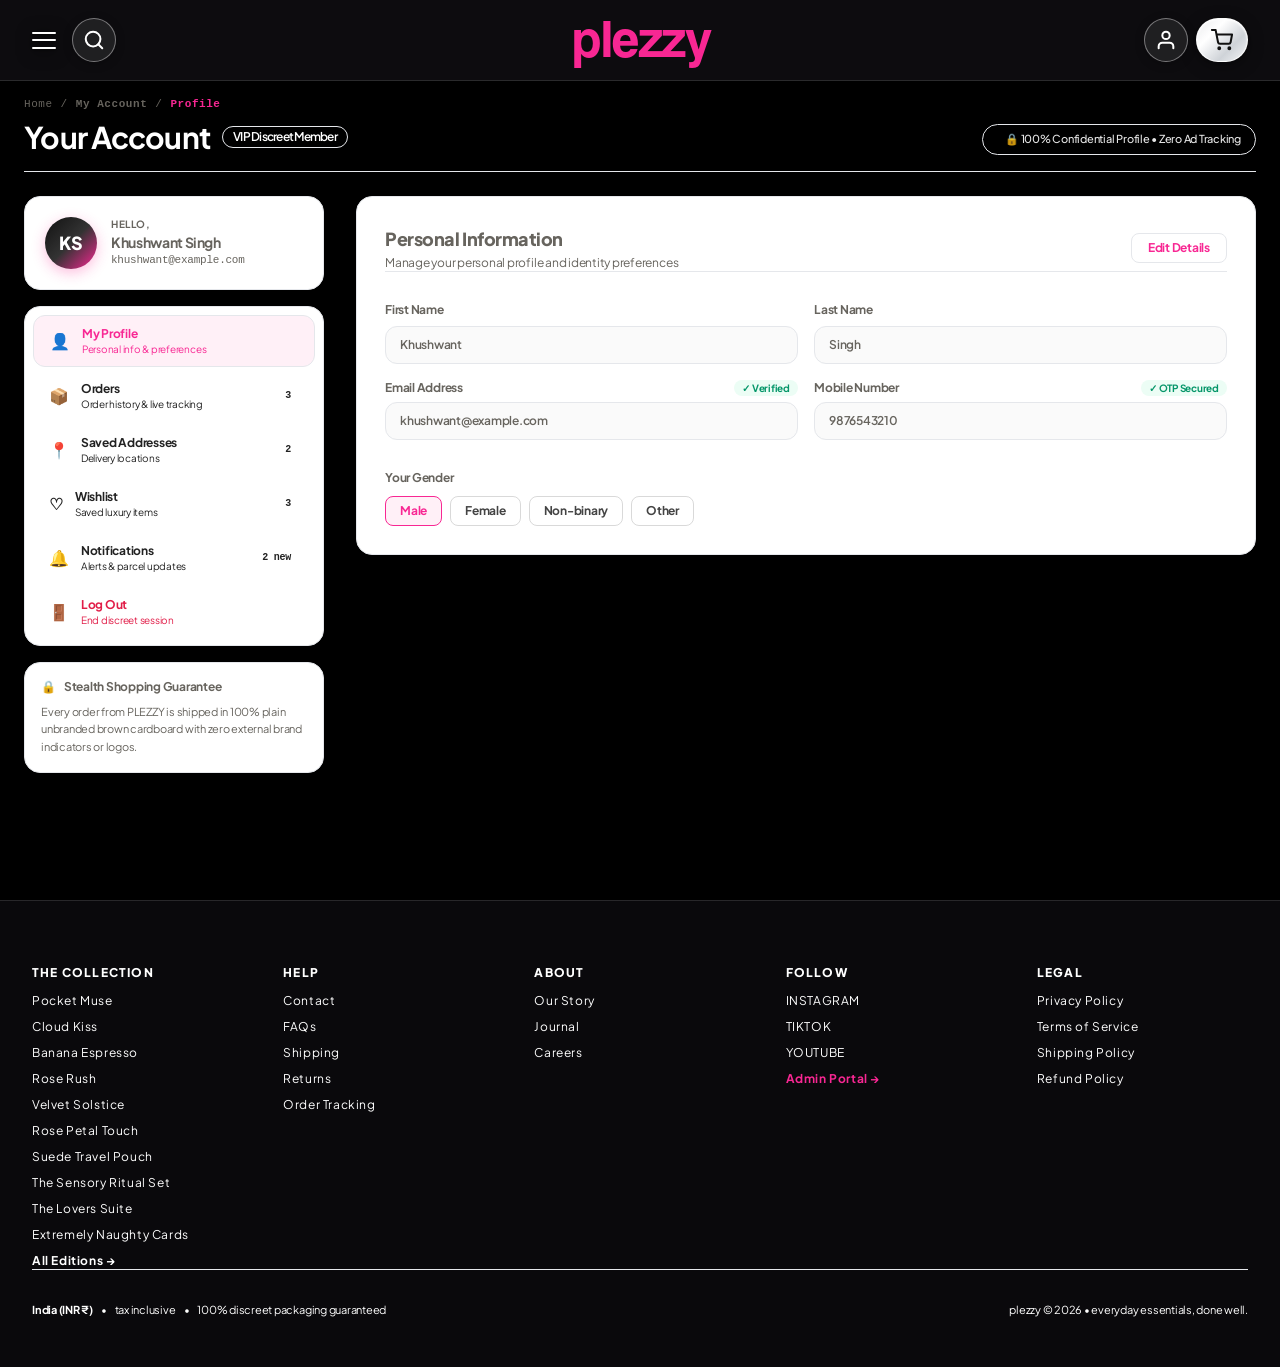
==== commit 10dfd0ca: "Remove Date of Birth and Discreet Preferences card from Account Profile tab" ====
--- a/account/index.html
+++ b/account/index.html
@@ -23,7 +23,7 @@
     <script>
       window.__PLEZZY_DEFAULT_VIEW__ = "account";
     </script>
-    <script type="module" crossorigin src="/assets/index-PlezzyV3.js?v=20261114_account_section_v74"></script>
+    <script type="module" crossorigin src="/assets/index-PlezzyV3.js?v=20261116_remove_dob_preferences_v77"></script>
     <link rel="stylesheet" crossorigin href="/assets/index-eZDzgBVB.css">
     
     <style>
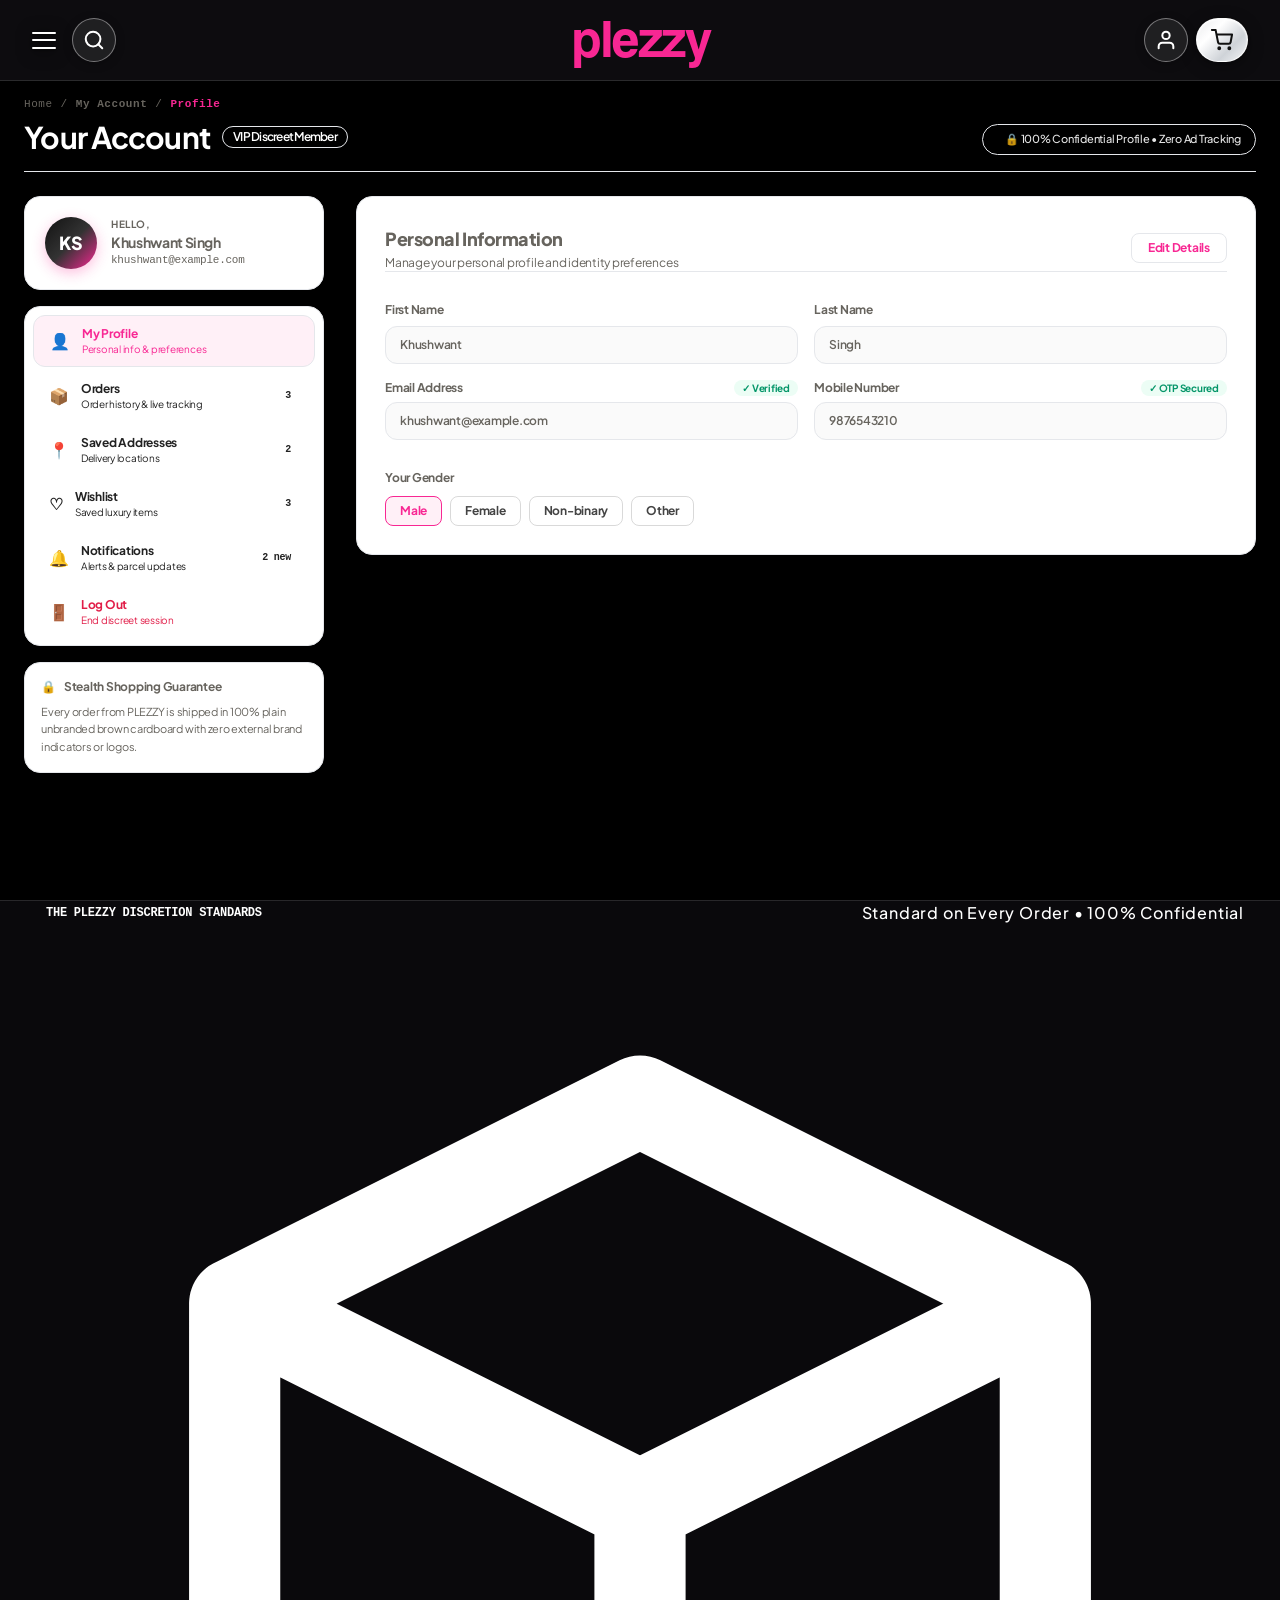
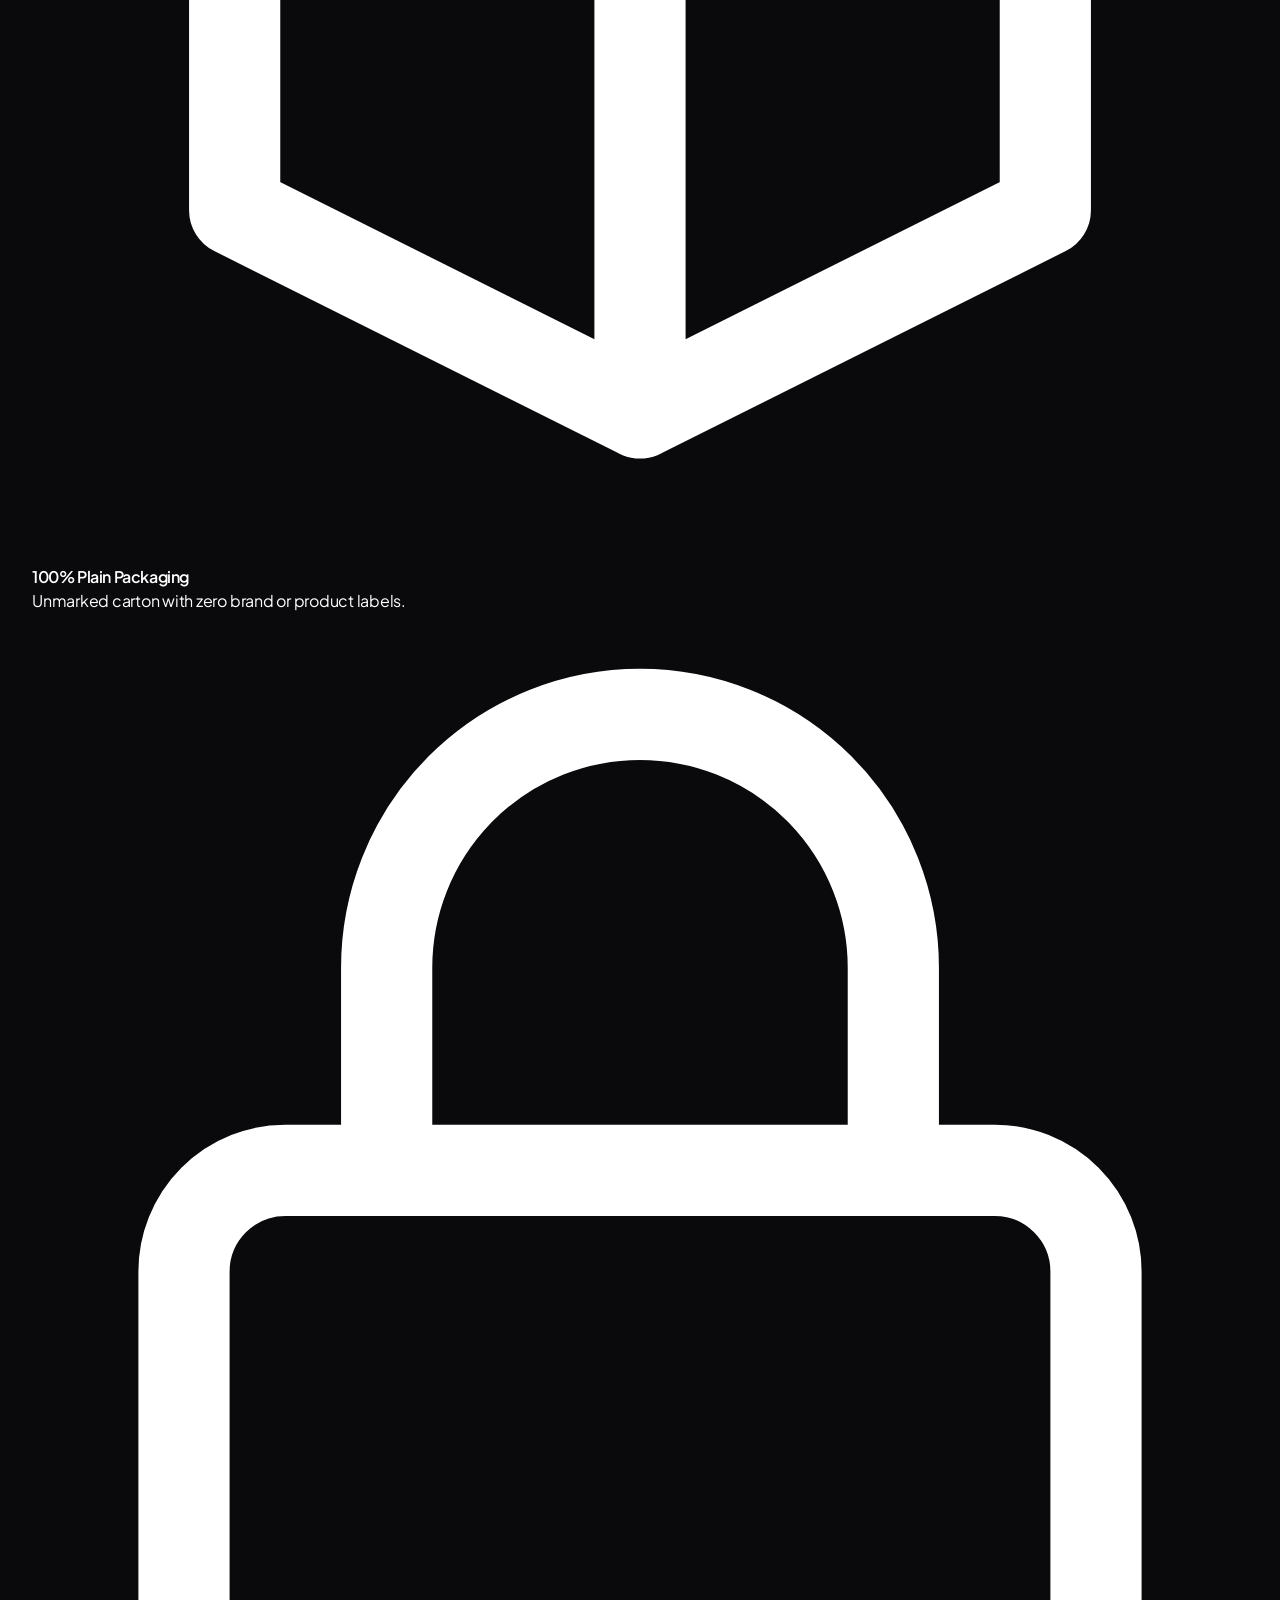
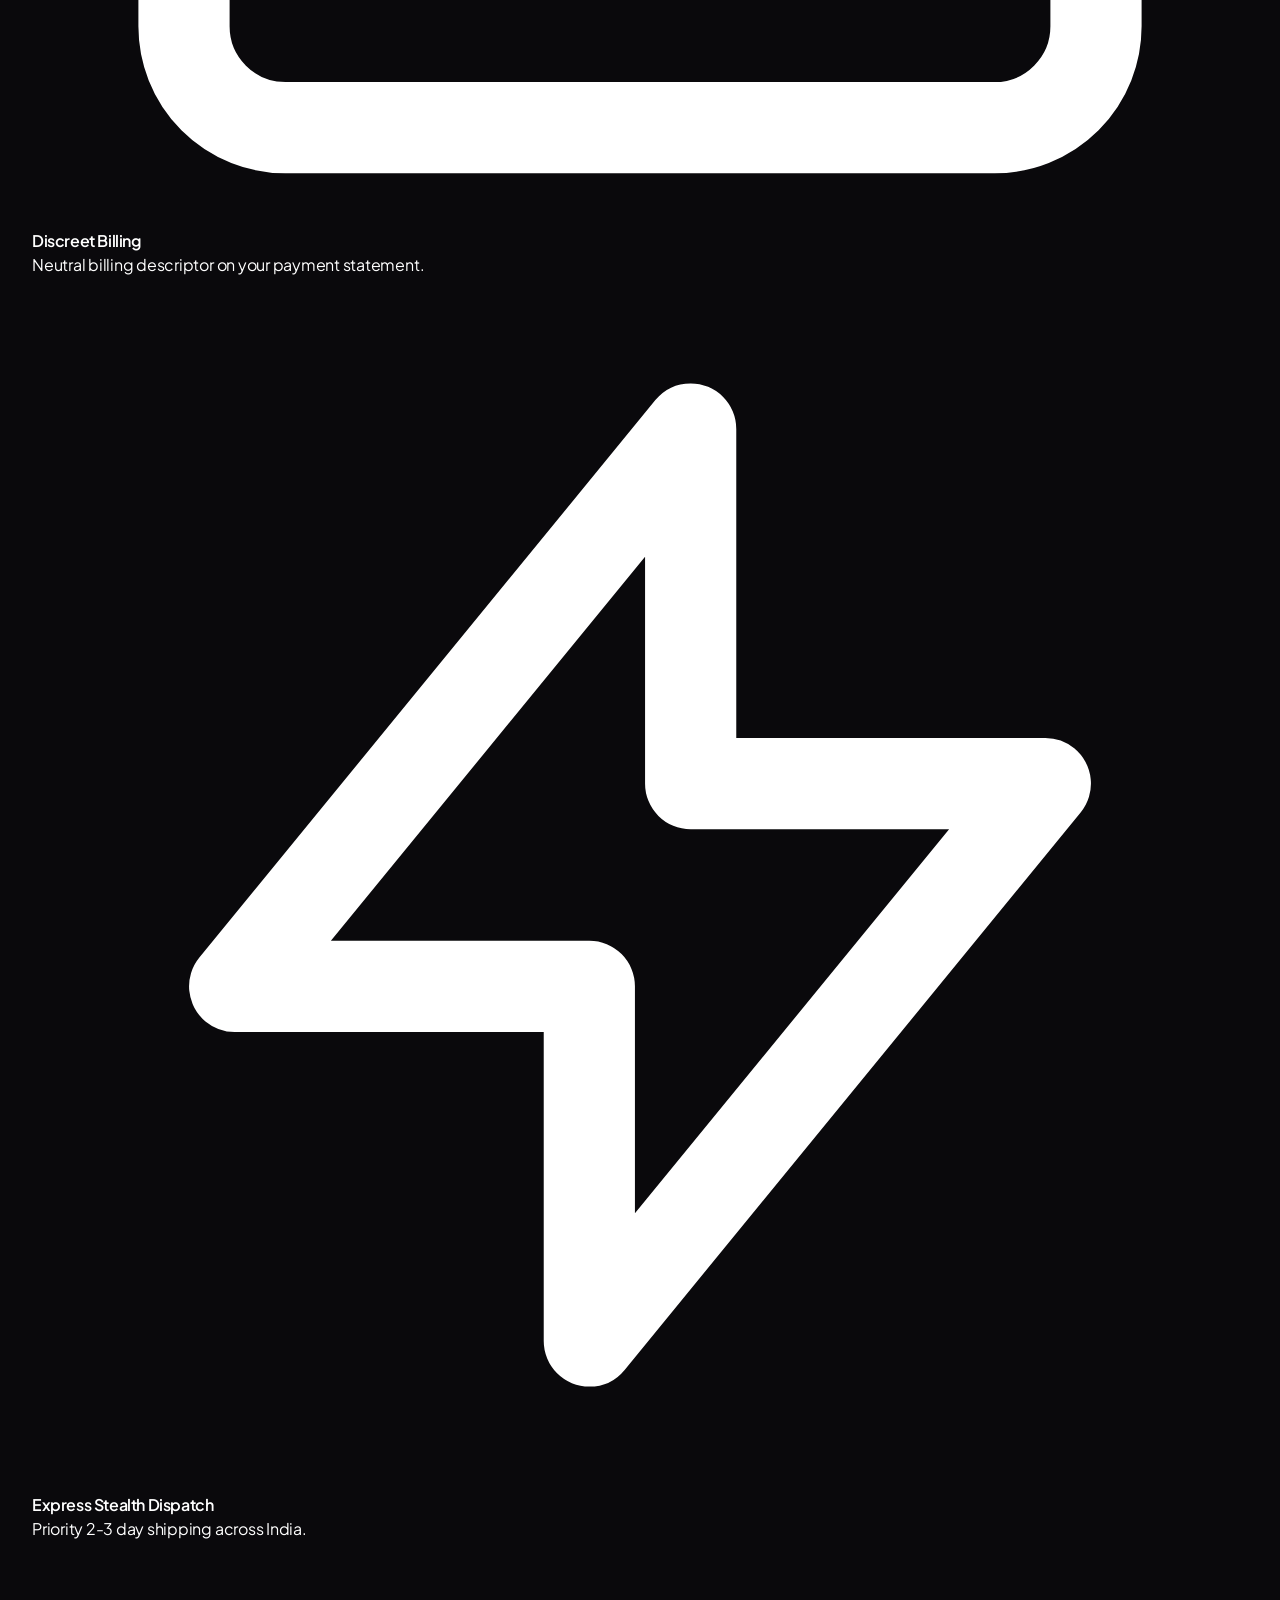
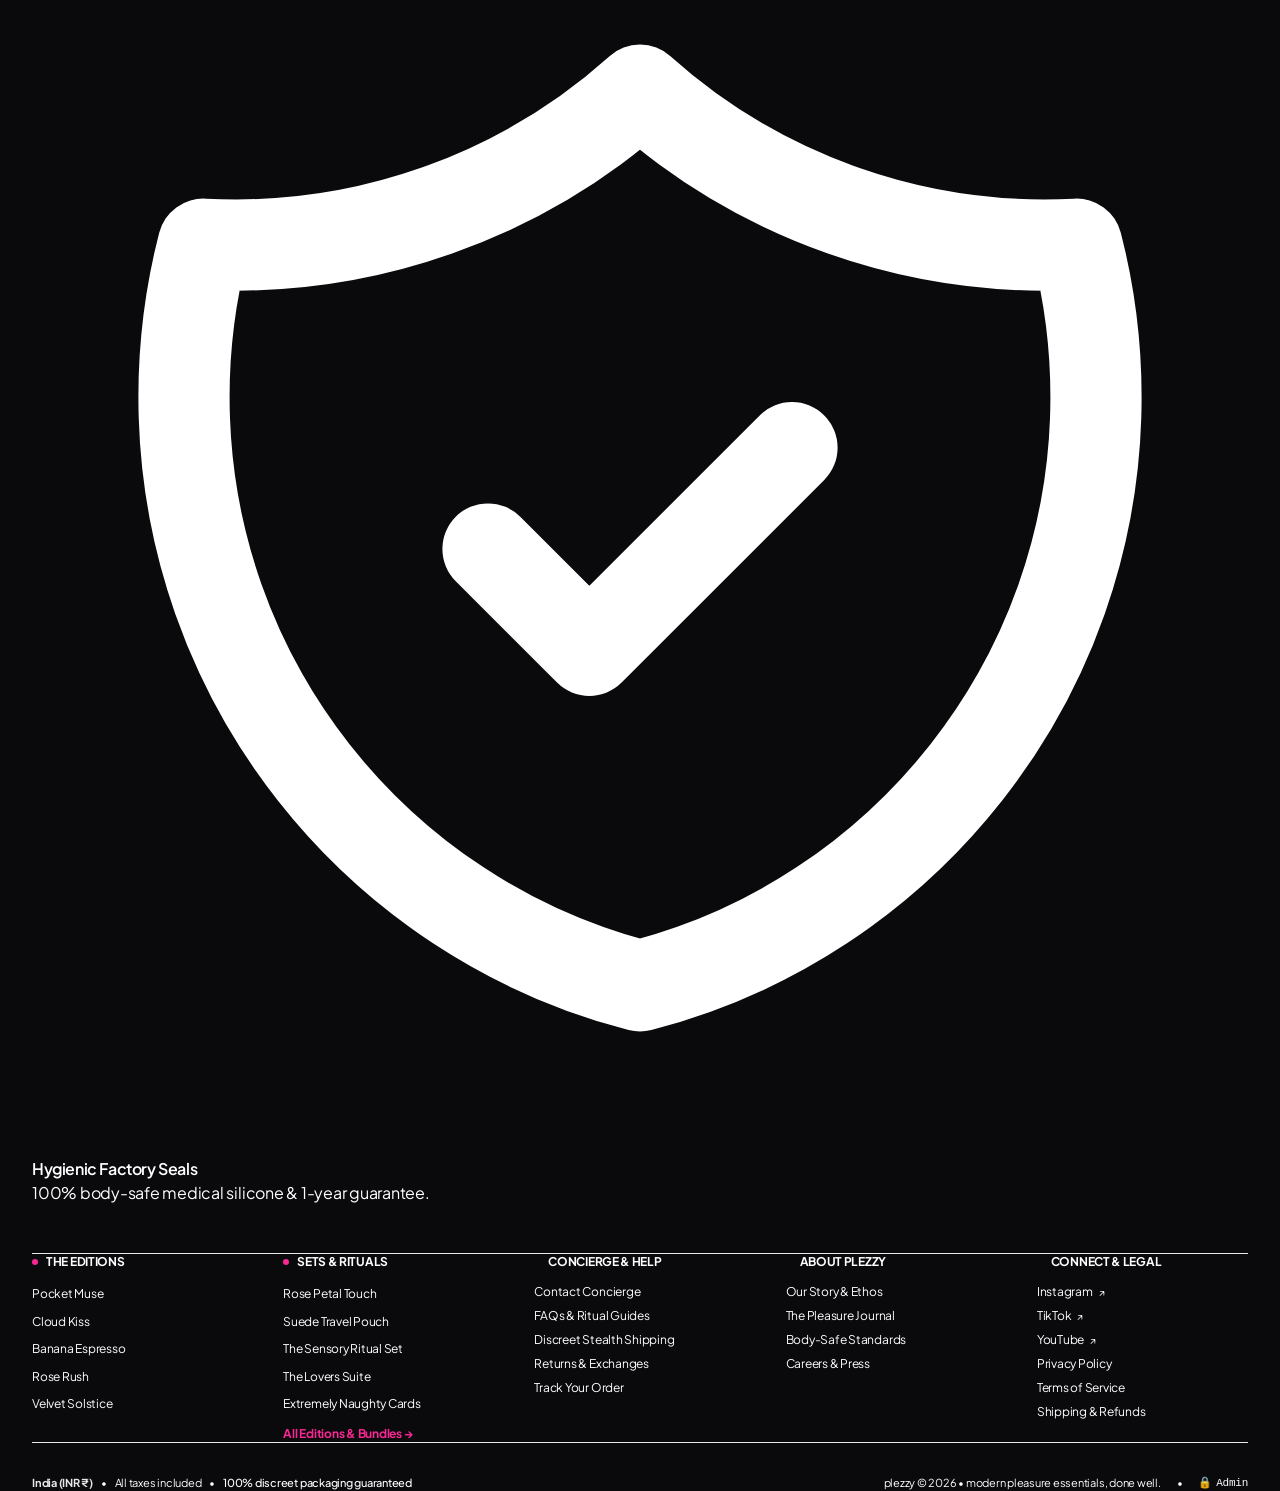
==== commit e155144d: "Redesign footer discretion guarantee section into luxury glassmorphic bento showcase with custom glo" ====
--- a/account/index.html
+++ b/account/index.html
@@ -23,7 +23,7 @@
     <script>
       window.__PLEZZY_DEFAULT_VIEW__ = "account";
     </script>
-    <script type="module" crossorigin src="/assets/index-PlezzyV3.js?v=20261116_remove_dob_preferences_v77"></script>
+    <script type="module" crossorigin src="/assets/index-PlezzyV3.js?v=20261120_trust_bento_v93"></script>
     <link rel="stylesheet" crossorigin href="/assets/index-eZDzgBVB.css">
     
     <style>
@@ -4280,25 +4280,25 @@
 
         <!-- Network Mode Tabs -->
         <div style="display: flex; gap: 6px; background: rgba(255,255,255,0.06); padding: 4px; border-radius: 12px; margin-bottom: 12px;">
-          <button id="tab-cloud-btn" onclick="selectMobileMode('cloud')" style="flex: 1; padding: 6px 8px; font-size: 11px; font-weight: 700; border-radius: 8px; border: none; cursor: pointer; background: transparent; color: rgba(255,255,255,0.7); transition: all 0.2s;">🌐 Cloud Link (4G/5G/Anywhere)</button>
-          <button id="tab-lan-btn" onclick="selectMobileMode('lan')" style="flex: 1; padding: 6px 8px; font-size: 11px; font-weight: 700; border-radius: 8px; border: none; cursor: pointer; background: #ffffff; color: #141414; transition: all 0.2s;">📶 Same Wi-Fi</button>
+          <button id="tab-cloud-btn" onclick="selectMobileMode('cloud')" style="flex: 1; padding: 6px 8px; font-size: 11px; font-weight: 700; border-radius: 8px; border: none; cursor: pointer; background: #ffffff; color: #141414; transition: all 0.2s;">🌐 Cloud Link (4G/5G/Anywhere)</button>
+          <button id="tab-lan-btn" onclick="selectMobileMode('lan')" style="flex: 1; padding: 6px 8px; font-size: 11px; font-weight: 700; border-radius: 8px; border: none; cursor: pointer; background: transparent; color: rgba(255,255,255,0.7); transition: all 0.2s;">📶 Same Wi-Fi</button>
         </div>
 
         <p id="mobile-help-text" style="font-size: 11.5px; color: rgba(255,255,255,0.75); line-height: 1.4; margin: 0 0 12px 0;">
-          Scan with your phone camera (must be connected to same Wi-Fi):
+          Scan with your phone camera (works on ANY mobile phone, 4G, 5G, or Wi-Fi):
         </p>
 
         <!-- QR Code Frame -->
         <div style="background: #ffffff; padding: 12px; border-radius: 18px; display: flex; align-items: center; justify-content: center; margin-bottom: 12px; box-shadow: inset 0 2px 8px rgba(0,0,0,0.15);">
-          <img id="mobile-qr-img" src="/api/qr.svg?url=http%3A%2F%2F192.168.1.5%3A3000%2F" alt="Plezzy Mobile QR Code" style="width: 180px; height: 180px; display: block; border-radius: 8px;" />
+          <img id="mobile-qr-img" src="/api/qr.svg?url=https%3A%2F%2Ftribes-functions-nation-copyrights.trycloudflare.com%2F" alt="Plezzy Mobile QR Code" style="width: 180px; height: 180px; display: block; border-radius: 8px;" />
         </div>
 
         <!-- Copyable Address Pill -->
         <div style="background: rgba(255,255,255,0.08); border-radius: 12px; padding: 8px 10px; display: flex; align-items: center; justify-content: space-between; gap: 8px; margin-bottom: 8px;">
-          <span id="mobile-url-text" style="font-family: monospace; font-size: 10.5px; color: #ffffff; overflow: hidden; text-overflow: ellipsis; white-space: nowrap; user-select: all;">http://192.168.1.5:3000/</span>
+          <span id="mobile-url-text" style="font-family: monospace; font-size: 10.5px; color: #ffffff; overflow: hidden; text-overflow: ellipsis; white-space: nowrap; user-select: all;">https://tribes-functions-nation-copyrights.trycloudflare.com/</span>
           <button id="copy-mobile-btn" onclick="copyMobileUrl()" style="background: #ff2a85; color: #ffffff; border: none; border-radius: 8px; padding: 6px 12px; font-size: 10.5px; font-weight: 800; text-transform: uppercase; cursor: pointer; shrink: 0; transition: background-color 0.2s;">Copy</button>
         </div>
-        <p id="mobile-footer-tip" style="font-size: 10px; color: #22c55e; text-align: center; margin: 0; font-weight: 600;">✓ Connected via Same Wi-Fi (http://192.168.1.5:3000/)</p>
+        <p id="mobile-footer-tip" style="font-size: 10px; color: #22c55e; text-align: center; margin: 0; font-weight: 600;">✓ Connected via Cloud HTTPS tunnel (accessible anywhere globally)</p>
       </div>
     </div>
 
@@ -4308,9 +4308,9 @@
         var widget = document.getElementById('mobile-connect-widget');
         var pill = document.getElementById('mobile-connect-pill');
         var modal = document.getElementById('mobile-connect-modal');
-        var lanUrl = 'http://192.168.1.5:3000/';
+        var lanUrl = 'http://192.168.1.6:3000/';
         var cloudUrl = 'https://tribes-functions-nation-copyrights.trycloudflare.com/';
-        var activeMode = 'lan';
+        var activeMode = 'cloud';
 
         function checkScreen() {
           var isLocal = window.location.hostname === 'localhost' || 
--- a/assets/index-eZDzgBVB.css
+++ b/assets/index-eZDzgBVB.css
@@ -18,3 +18,22 @@
 }
 .w-13 { width: 3.25rem !important; }
 .h-13 { height: 3.25rem !important; }
+
+
+/* Circular Categories Row Center Alignment Overrides */
+#plezzy-circular-categories-row,
+#plezzy-circular-categories-row > div,
+#plezzy-circular-categories-row > div > div {
+  display: flex !important;
+  justify-content: center !important;
+  align-items: center !important;
+  margin-left: auto !important;
+  margin-right: auto !important;
+  text-align: center !important;
+}
+@media (min-width: 640px) {
+  .sm\:justify-center { justify-content: center !important; }
+}
+@media (min-width: 1024px) {
+  .lg\:justify-center { justify-content: center !important; }
+}
